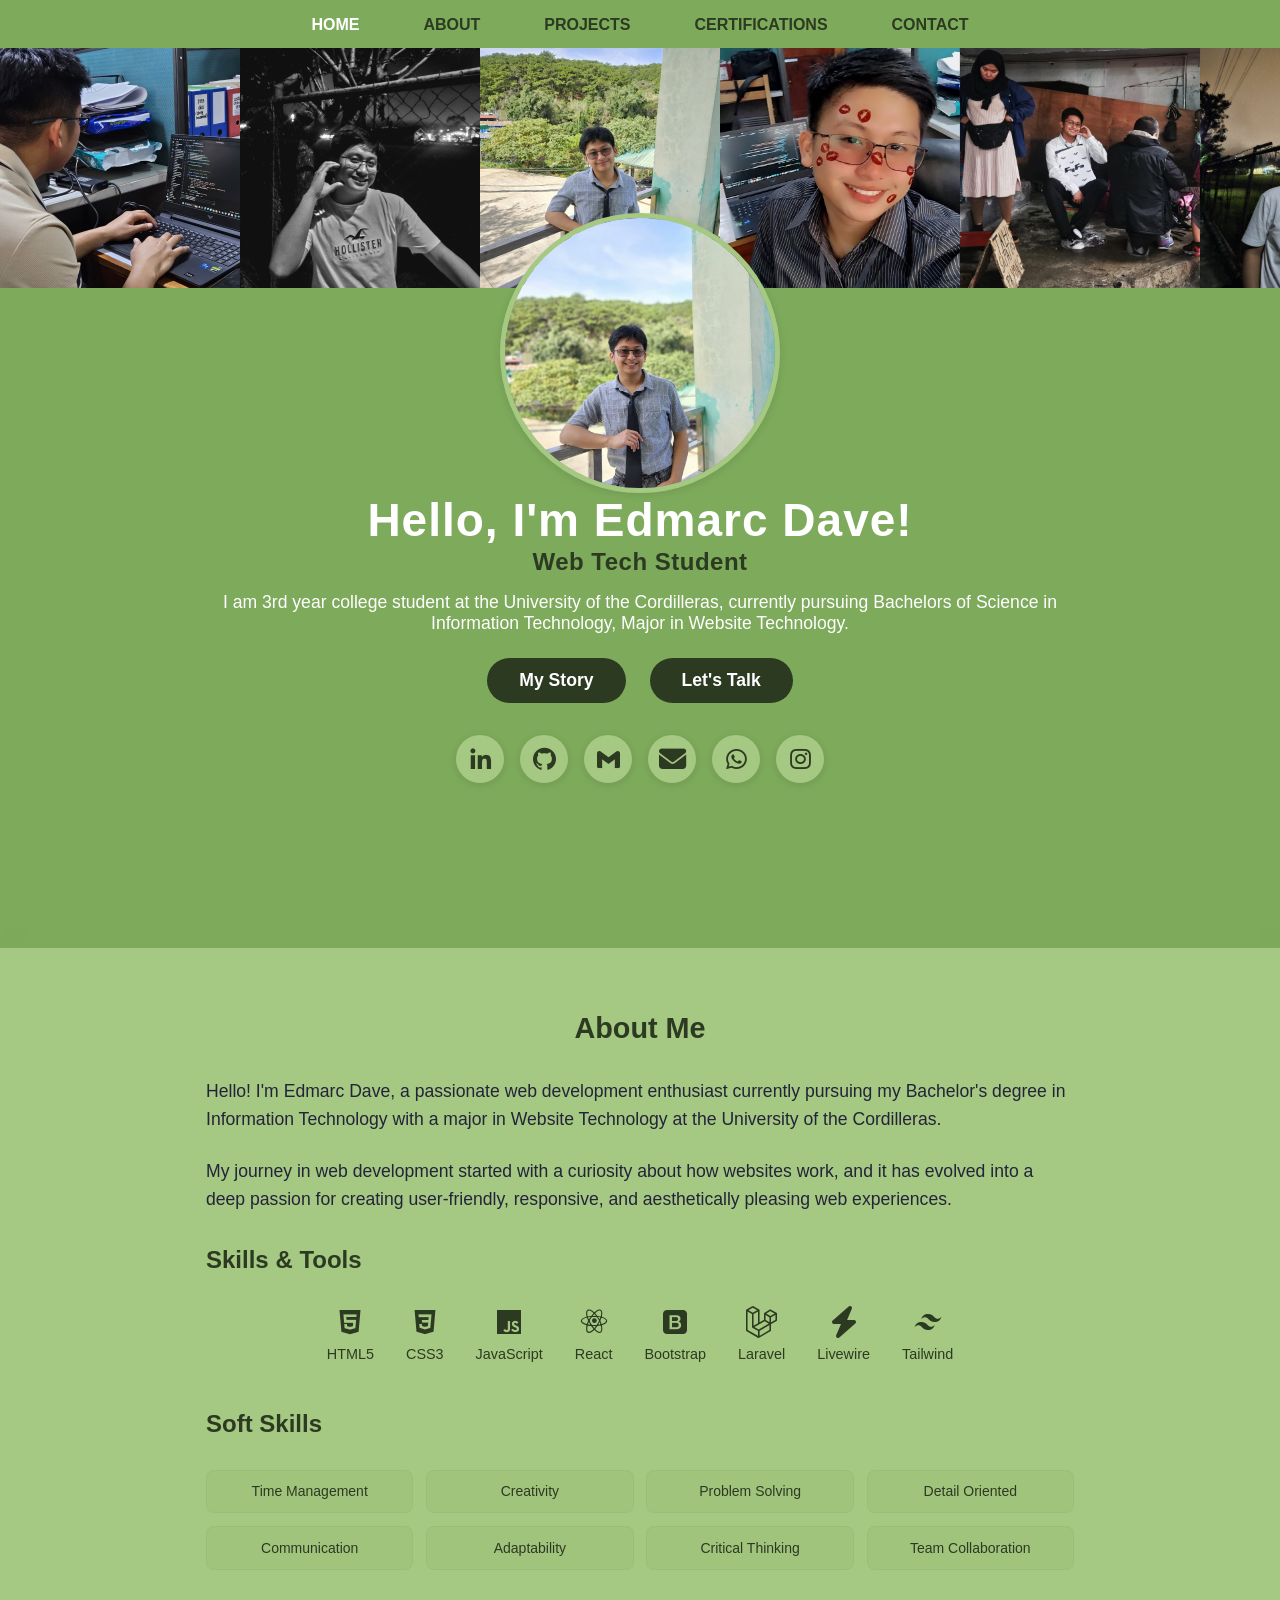
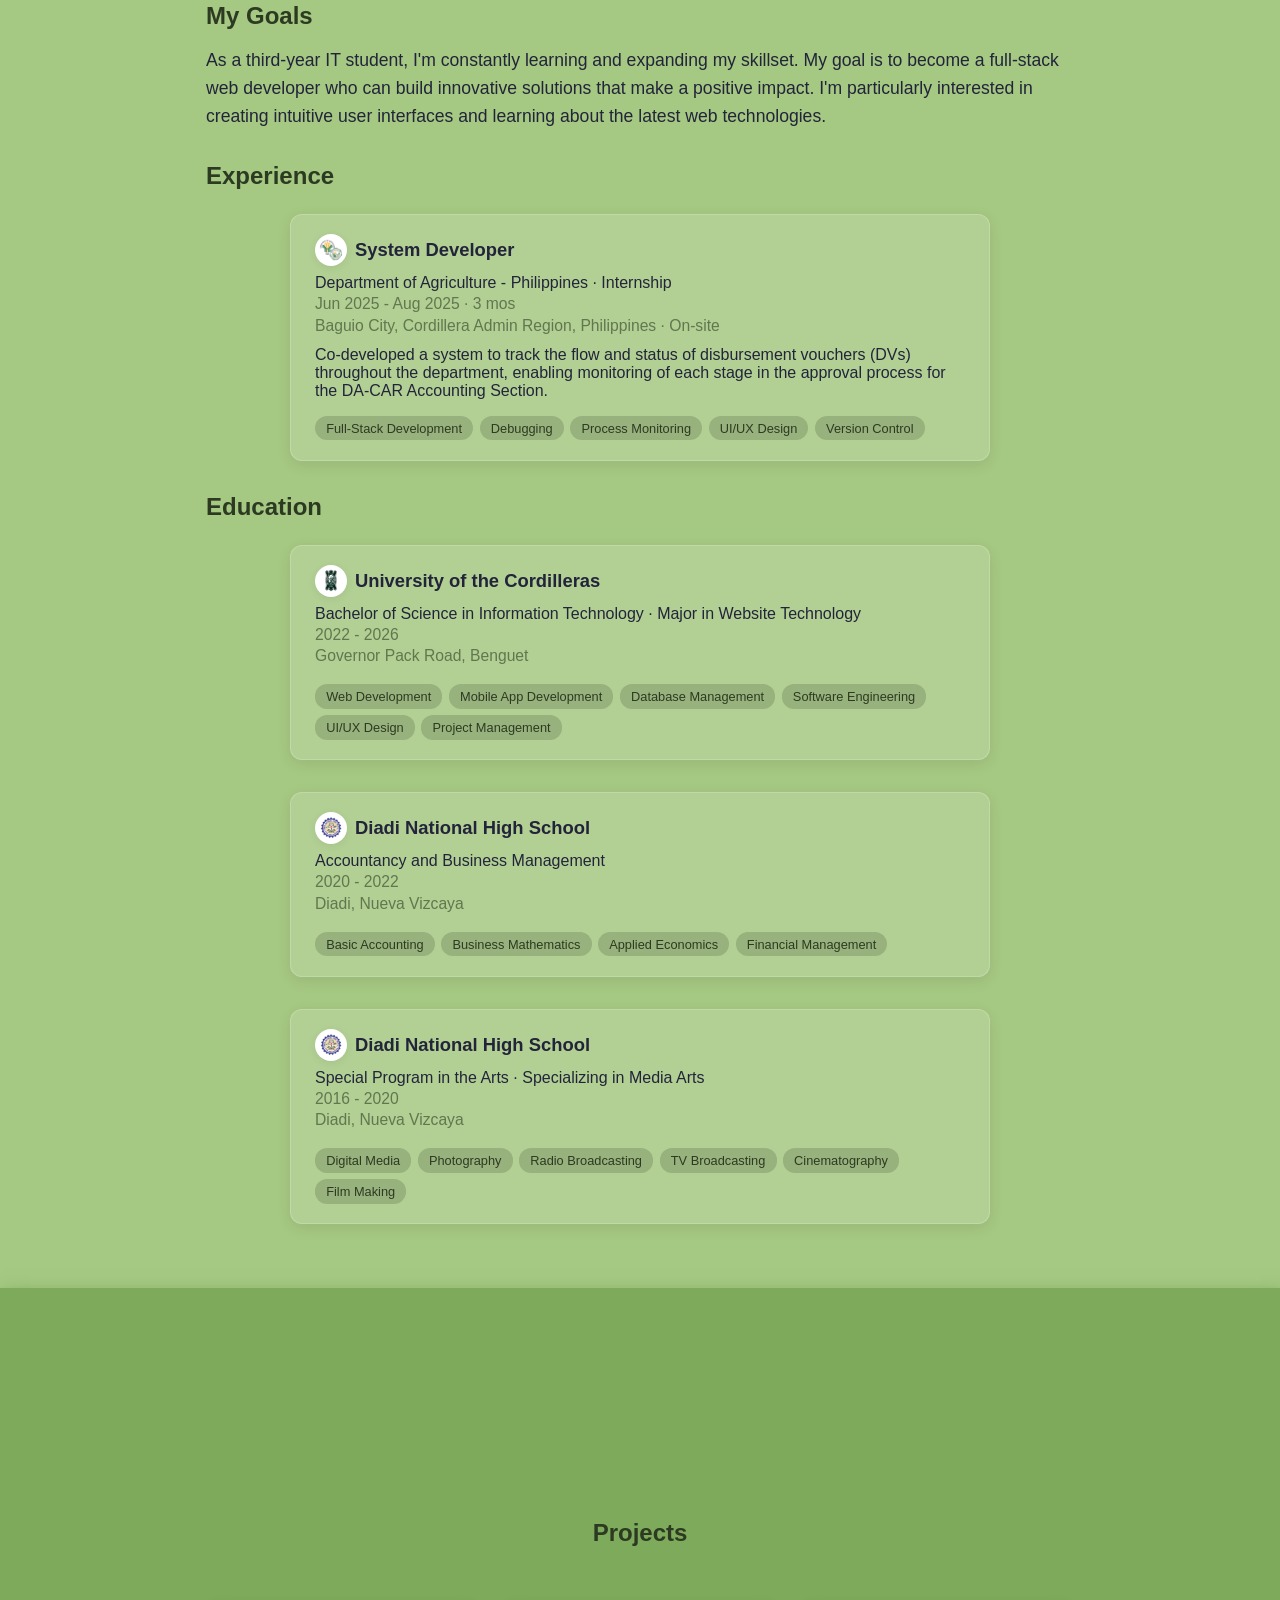
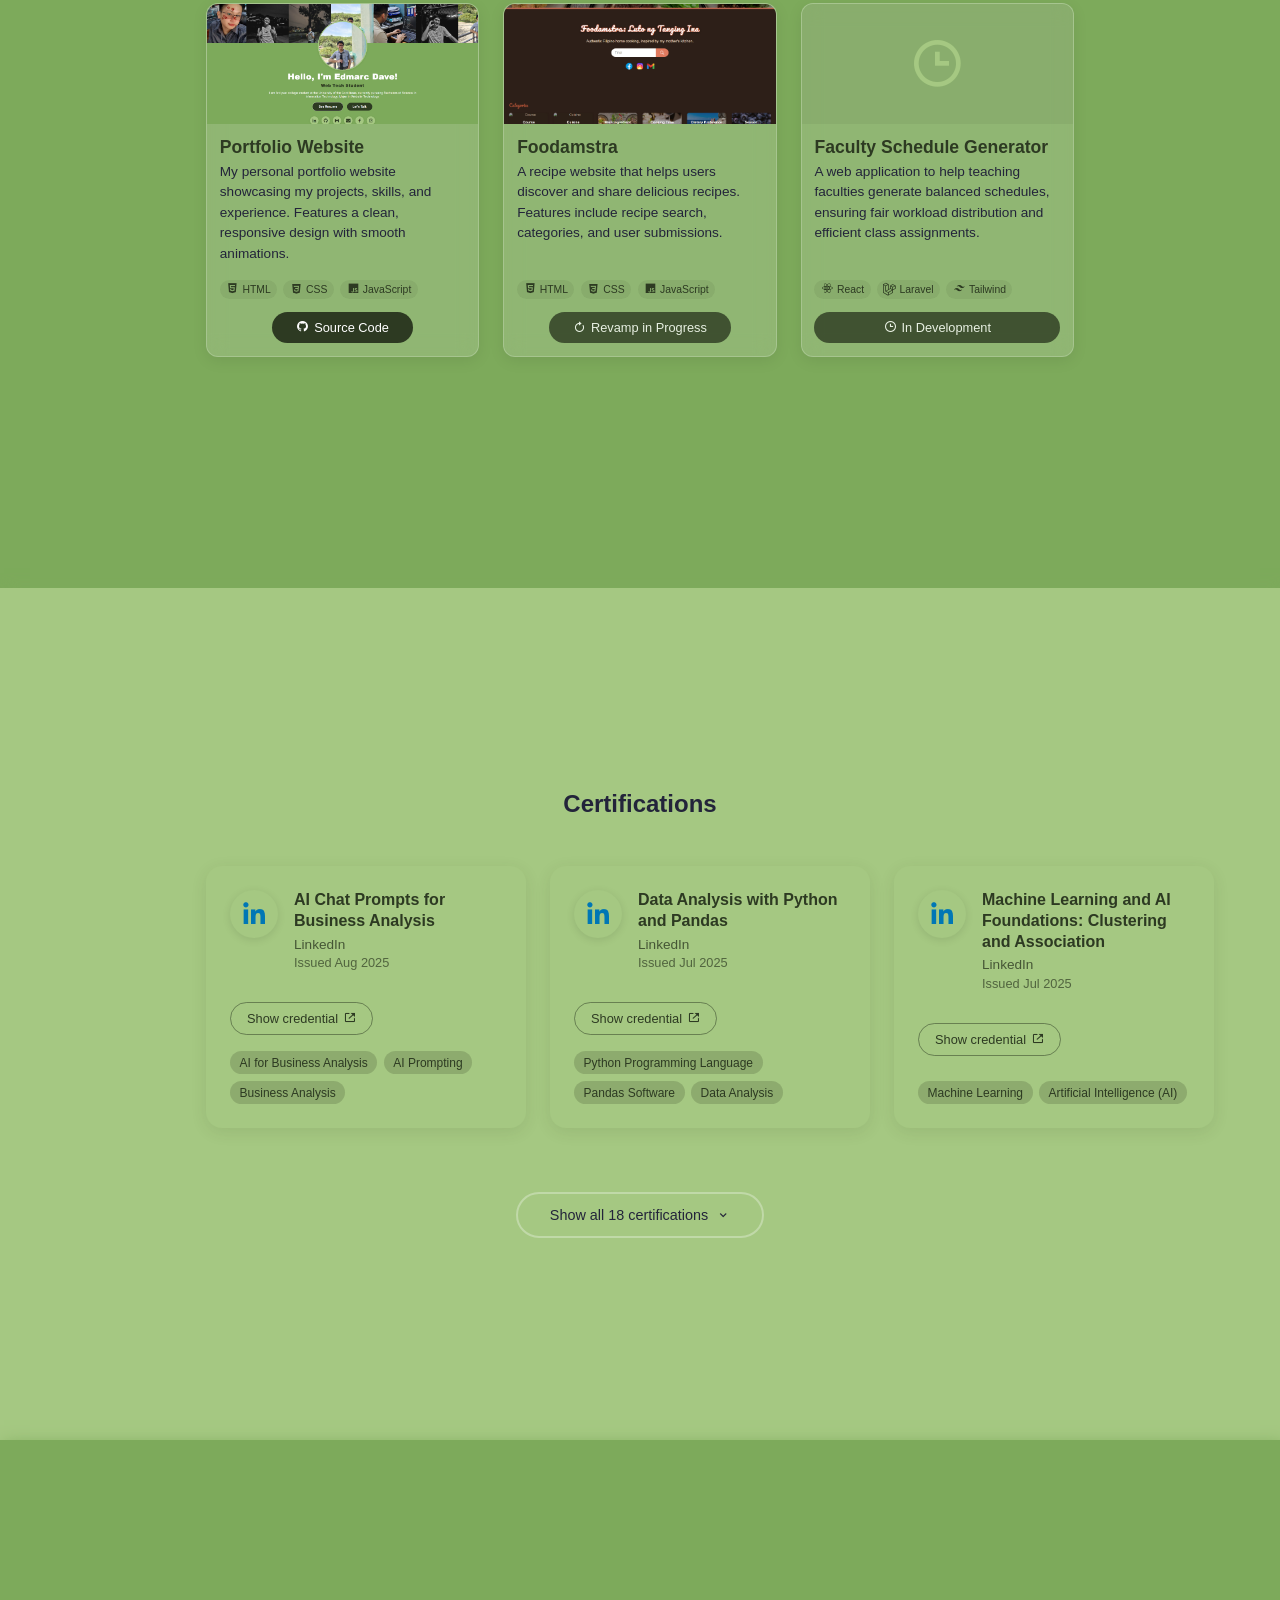
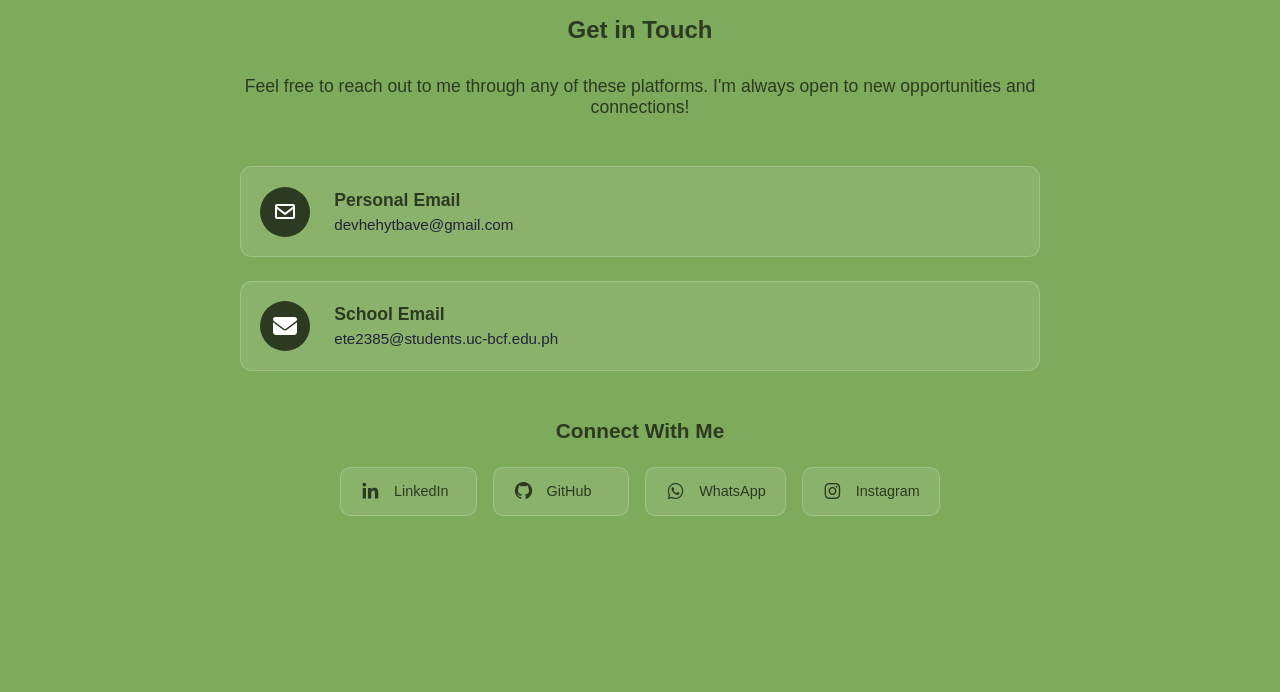
==== index.html @ a9776863 "update css code" ====
<!DOCTYPE html>
<html lang="en">
<head>
  <meta charset="UTF-8">
  <meta name="viewport" content="width=device-width, initial-scale=1.0">
  <title>Home | Edmarc Dave</title>
  <link rel="stylesheet" href="style.css">
  <!-- Boxicons CDN -->
  <link href="https://unpkg.com/boxicons@2.1.4/css/boxicons.min.css" rel="stylesheet">
  <!-- Font Awesome CDN -->
  <link rel="stylesheet" href="https://cdnjs.cloudflare.com/ajax/libs/font-awesome/6.4.2/css/all.min.css">
</head>
<body>
  <nav class="navbar">
    <ul>
      <li><a href="index.html">HOME</a></li>
      <li><a href="#about">ABOUT</a></li>
      <li><a href="#projects">PROJECTS</a></li>
      <li><a href="#certifications">CERTIFICATIONS</a></li>
      <li><a href="#contact">CONTACT</a></li>
    </ul>
  </nav>
  <section id="profile">
    <div class="profile-banner">
<div class="profile-banner-grid">
    <!-- First set -->
    <img src="images/internship2.jpg" alt="internship2" />
    <img src="images/greyscale2.jpg" alt="greyscale2" />
    <img src="images/gray6.jpg" alt="gray6" />
    <img src="images/internship3.jpg" alt="internship3" />
    <img src="images/random1.jpg" alt="random1" />
    <img src="images/me1.jpg" alt="me1" />
    <img src="images/gray5.jpg" alt="gray5" />
    <img src="images/greyscale3.jpg" alt="greyscale3" />
    <img src="images/internship1.jpg" alt="internship1" />
    <img src="images/foodtrip.jpg" alt="foodtrip" />
    <img src="images/intership4.jpg" alt="internship4" />
    <img src="images/greyscale1.jpg" alt="greyscale1" />
    <img src="images/me3.jpg" alt="me3" />
    <img src="images/gray5.jpg" alt="gray5" />
    <!-- Duplicate for seamless loop -->
    <img src="images/internship2.jpg" alt="internship2" />
    <img src="images/greyscale2.jpg" alt="greyscale2" />
    <img src="images/gray6.jpg" alt="gray6" />
    <img src="images/internship3.jpg" alt="internship3" />
    <img src="images/random1.jpg" alt="random1" />
    <img src="images/me1.jpg" alt="me1" />
    <img src="images/gray5.jpg" alt="gray5" />
    <img src="images/greyscale3.jpg" alt="greyscale3" />
    <img src="images/internship1.jpg" alt="internship1" />
    <img src="images/foodtrip.jpg" alt="foodtrip" />
    <img src="images/intership4.jpg" alt="internship4" />
    <img src="images/greyscale1.jpg" alt="greyscale1" />
    <img src="images/me3.jpg" alt="me3" />
    <img src="images/gray5.jpg" alt="gray5" />      </div>
    </div>
    <div class="section-content profile-section">
  <img src="images/gray5.jpg" alt="Edmarc Dave" class="profile-photo" />
          <div class="profile-greeting">
            <div class="greeting-main">Hello, I'm Edmarc Dave!</div>
            <div class="greeting-sub">Web Tech Student</div>
          </div>
  <p>I am 3rd year college student at the University of the Cordilleras, currently pursuing Bachelors of Science in Information Technology, Major in Website Technology.</p>
    <div class="profile-actions">
  <a href="#about" class="btn">My Story</a>
      <a href="#contact" class="btn">Let's Talk</a>
    </div>
      <div class="profile-links">
        <a href="https://www.linkedin.com/in/edmarcdave/" target="_blank" rel="noopener" title="LinkedIn">
          <i class="bx bxl-linkedin icon"></i>
        </a>
        <a href="https://github.com/edmarcDave" target="_blank" rel="noopener" title="GitHub">
          <i class="bx bxl-github icon"></i>
        </a>
        <a href="mailto:devhehytbave@gmail.com" title="Gmail">
          <i class="bx bxl-gmail icon"></i>
        </a>
        <a href="mailto:ete2385@students.uc-bcf.edu.ph" title="Outlook">
          <i class="fa-solid fa-envelope icon"></i>
        </a>
        <a href="https://wa.me/639435504729" target="_blank" rel="noopener" title="WhatsApp">
          <i class="bx bxl-whatsapp icon"></i>
        </a>
        <a href="https://instagram.com/anak.ni.henry.sy" target="_blank" rel="noopener" title="Instagram">
          <i class="bx bxl-instagram icon"></i>
        </a>
      </div>
    </div>
  </section>
  <section id="about">
    <div class="section-content">
      <h2>About Me</h2>
      <div class="about-content">
        <div class="about-text">
          <p>Hello! I'm Edmarc Dave, a passionate web development enthusiast currently pursuing my Bachelor's degree in Information Technology with a major in Website Technology at the University of the Cordilleras.</p>
          
          <p>My journey in web development started with a curiosity about how websites work, and it has evolved into a deep passion for creating user-friendly, responsive, and aesthetically pleasing web experiences.</p>

          <h3>Skills & Tools</h3>
          <div class="skills-icons">
            <div class="skill-icon">
              <i class="bx bxl-html5"></i>
              <span>HTML5</span>
            </div>
            <div class="skill-icon">
              <i class="bx bxl-css3"></i>
              <span>CSS3</span>
            </div>
            <div class="skill-icon">
              <i class="bx bxl-javascript"></i>
              <span>JavaScript</span>
            </div>
            <div class="skill-icon">
              <i class="bx bxl-react"></i>
              <span>React</span>
            </div>
            <div class="skill-icon">
              <i class="bx bxl-bootstrap"></i>
              <span>Bootstrap</span>
            </div>
            <div class="skill-icon">
              <i class="fa-brands fa-laravel"></i>
              <span>Laravel</span>
            </div>
            <div class="skill-icon">
              <i class="fa-solid fa-bolt"></i>
              <span>Livewire</span>
            </div>
            <div class="skill-icon">
              <i class="bx bxl-tailwind-css"></i>
              <span>Tailwind</span>
            </div>
          </div>

          <h3>Soft Skills</h3>
          <div class="skills-section">
            <div class="soft-skills">
              <div class="skill-item">Time Management</div>
              <div class="skill-item">Creativity</div>
              <div class="skill-item">Problem Solving</div>
              <div class="skill-item">Detail Oriented</div>
              <div class="skill-item">Communication</div>
              <div class="skill-item">Adaptability</div>
              <div class="skill-item">Critical Thinking</div>
              <div class="skill-item">Team Collaboration</div>
            </div>
          </div>

          <h3>My Goals</h3>
          <p>As a third-year IT student, I'm constantly learning and expanding my skillset. My goal is to become a full-stack web developer who can build innovative solutions that make a positive impact. I'm particularly interested in creating intuitive user interfaces and learning about the latest web technologies.</p>
          
          <h3>Experience</h3>
          <div class="about-cards-grid left-align">
            <div class="about-card">
              <div class="about-card-header">
                  <img src="images/DA-RFO-CAR.png" alt="DA CAR Logo" class="about-card-logo logo-32" />
                <span class="about-card-title"><strong>System Developer</strong></span>
              </div>
              <div class="about-card-details">
                <span class="about-card-company">Department of Agriculture - Philippines · Internship</span><br>
                <span class="about-card-period">Jun 2025 - Aug 2025 · 3 mos</span><br>
                <span class="about-card-location">Baguio City, Cordillera Admin Region, Philippines · On-site</span>
              </div>
              <div class="about-card-description">
                Co-developed a system to track the flow and status of disbursement vouchers (DVs) throughout the department, enabling monitoring of each stage in the approval process for the DA-CAR Accounting Section.
              </div>
              <div class="about-card-skills">
                <span class="skill-tag">Full-Stack Development</span>
                <span class="skill-tag">Debugging</span>
                <span class="skill-tag">Process Monitoring</span>
                <span class="skill-tag">UI/UX Design</span>
                <span class="skill-tag">Version Control</span>
              </div>
            </div>
          </div>
          
          <h3>Education</h3>
          <div class="about-cards-grid left-align">
            <div class="about-card">
              <div class="about-card-header">
                  <img src="images/UC_Official_Seal.png" alt="UC Logo" class="about-card-logo logo-32" />
                <span class="about-card-title"><strong>University of the Cordilleras</strong></span>
              </div>
              <div class="about-card-details">
                <span class="about-card-degree">Bachelor of Science in Information Technology &middot; Major in Website Technology</span><br>
                <span class="about-card-period">2022 - 2026</span><br>
                <span class="about-card-location">Governor Pack Road, Benguet</span>
              </div>
              <div class="about-card-skills">
                <span class="skill-tag">Web Development</span>
                <span class="skill-tag">Mobile App Development</span>
                <span class="skill-tag">Database Management</span>
                <span class="skill-tag">Software Engineering</span>
                <span class="skill-tag">UI/UX Design</span>
                <span class="skill-tag">Project Management</span>
              </div>
            </div>
            <div class="about-card">
              <div class="about-card-header">
                  <img src="images/DNHS_logo.jpg" alt="DNHS Logo" class="about-card-logo logo-32" />
                <span class="about-card-title"><strong>Diadi National High School</strong></span>
              </div>
              <div class="about-card-details">
                <span class="about-card-degree">Accountancy and Business Management</span><br>
                <span class="about-card-period">2020 - 2022</span><br>
                <span class="about-card-location">Diadi, Nueva Vizcaya</span>
              </div>
              <div class="about-card-skills">
                <span class="skill-tag">Basic Accounting</span>
                <span class="skill-tag">Business Mathematics</span>
                <span class="skill-tag">Applied Economics</span>
                <span class="skill-tag">Financial Management</span>
              </div>
            </div>
            <div class="about-card">
              <div class="about-card-header">
                <img src="images/DNHS_logo.jpg" alt="DNHS Logo" class="about-card-logo inline-logo" />
                <span class="about-card-title"><strong>Diadi National High School</strong></span>
              </div>
              <div class="about-card-details">
                <span class="about-card-degree">Special Program in the Arts &middot; Specializing in Media Arts</span><br>
                <span class="about-card-period">2016 - 2020</span><br>
                <span class="about-card-location">Diadi, Nueva Vizcaya</span>
              </div>
              <div class="about-card-skills">
        <span class="skill-tag">Digital Media</span>
        <span class="skill-tag">Photography</span>
        <span class="skill-tag">Radio Broadcasting</span>
        <span class="skill-tag">TV Broadcasting</span>
        <span class="skill-tag">Cinematography</span>
        <span class="skill-tag">Film Making</span>
              </div>
            </div>
          </div>
        </div>
      </div>
    </div>
  </section>
  <section id="projects">
    <div class="section-content">
      <h2>Projects</h2>
      <div class="projects-grid">

        <div class="project-card">
          <div class="project-image">
            <img src="images/portfolio-screenshot.png" alt="Portfolio Website Screenshot" />
          </div>
          <div class="project-content">
            <h3>Portfolio Website</h3>
            <p>My personal portfolio website showcasing my projects, skills, and experience. Features a clean, responsive design with smooth animations.</p>
            <div class="project-tech">
              <span><i class="bx bxl-html5"></i> HTML</span>
              <span><i class="bx bxl-css3"></i> CSS</span>
              <span><i class="bx bxl-javascript"></i> JavaScript</span>
            </div>
            <div class="project-links">
              <a href="#" class="project-btn" target="_blank"><i class="bx bxl-github"></i> Source Code</a>
            </div>
          </div>
        </div>

        <div class="project-card">
          <div class="project-image">
            <img src="images/foodamstra-screenshot.png" alt="Foodamstra Project Screenshot" />
          </div>
          <div class="project-content">
            <h3>Foodamstra</h3>
            <p>A recipe website that helps users discover and share delicious recipes. Features include recipe search, categories, and user submissions.</p>
            <div class="project-tech">
              <span><i class="bx bxl-html5"></i> HTML</span>
              <span><i class="bx bxl-css3"></i> CSS</span>
              <span><i class="bx bxl-javascript"></i> JavaScript</span>
            </div>
            <div class="project-links">
              <button class="project-btn disabled" disabled><i class="bx bx-revision"></i> Revamp in Progress</button>
            </div>
          </div>
        </div>

        <div class="project-card">
          <div class="project-image in-development">
            <i class="bx bx-time project-time-icon" title="In Development"></i>
          </div>
          <div class="project-content">
            <h3>Faculty Schedule Generator</h3>
            <p>A web application to help teaching faculties generate balanced schedules, ensuring fair workload distribution and efficient class assignments.</p>
            <div class="project-tech">
              <span><i class="bx bxl-react"></i> React</span>
              <span><i class="fa-brands fa-laravel"></i> Laravel</span>
              <span><i class="bx bxl-tailwind-css"></i> Tailwind</span>
            </div>
              <button class="project-btn disabled" disabled><i class="bx bx-time"></i> In Development</button>
            </div>
          </div>
        </div>
      </div>
    </div>
  </section>
  <section id="certifications">
    <div class="section-content">
      <h2>Certifications</h2>
      <div class="certifications-preview">
        
        <div class="certification-card">
          <div class="certification-content">
            <div class="cert-header">
              <i class="bx bxl-linkedin cert-icon"></i>
              <div class="cert-title-section">
                <h4>AI Chat Prompts for Business Analysis</h4>
                <span class="cert-issuer">LinkedIn</span>
                <span class="cert-date">Issued Aug 2025</span>
              </div>
            </div>
            <div class="cert-actions">
              <a href="https://www.linkedin.com/learning/certificates/3f4d1c766368468d2a27008cfa1280be97c3e88ddb183f442982bb0c5d0db0f3?lipi=urn%3Ali%3Apage%3Ad_flagship3_profile_view_base_certifications_details%3BvjxwMNE1RcWeFTxXbQaXhw%3D%3D" class="cert-btn" target="_blank" rel="noopener">Show credential <i class="bx bx-link-external"></i></a>
            </div>
            <div class="cert-skills">
              <span class="skill-tag">AI for Business Analysis</span>
              <span class="skill-tag">AI Prompting</span>
              <span class="skill-tag">Business Analysis</span>
            </div>
          </div>
        </div>

        <div class="certification-card">
          <div class="certification-content">
            <div class="cert-header">
              <i class="bx bxl-linkedin cert-icon"></i>
              <div class="cert-title-section">
                <h4>Data Analysis with Python and Pandas</h4>
                <span class="cert-issuer">LinkedIn</span>
                <span class="cert-date">Issued Jul 2025</span>
              </div>
            </div>
            <div class="cert-actions">
              <a href="https://www.linkedin.com/learning/certificates/5e4d056261227cd94582e66c0a7ef14de9fccd4822998305d5a62b7293cc6f32?lipi=urn%3Ali%3Apage%3Ad_flagship3_profile_view_base_certifications_details%3BvjxwMNE1RcWeFTxXbQaXhw%3D%3D" class="cert-btn" target="_blank" rel="noopener">Show credential <i class="bx bx-link-external"></i></a>
            </div>
            <div class="cert-skills">
              <span class="skill-tag">Python Programming Language</span>
              <span class="skill-tag">Pandas Software</span>
              <span class="skill-tag">Data Analysis</span>
            </div>
          </div>
        </div>

        <div class="certification-card">
          <div class="certification-content">
            <div class="cert-header">
              <i class="bx bxl-linkedin cert-icon"></i>
              <div class="cert-title-section">
                <h4>Machine Learning and AI Foundations: Clustering and Association</h4>
                <span class="cert-issuer">LinkedIn</span>
                <span class="cert-date">Issued Jul 2025</span>
              </div>
            </div>
            <div class="cert-actions">
              <a href="https://www.linkedin.com/learning/certificates/657a5384371a408b361f15e330874f9985fba712f89b58ae71a68fe1f852482d?lipi=urn%3Ali%3Apage%3Ad_flagship3_profile_view_base_certifications_details%3BvjxwMNE1RcWeFTxXbQaXhw%3D%3D" class="cert-btn" target="_blank" rel="noopener">Show credential <i class="bx bx-link-external"></i></a>
            </div>
            <div class="cert-skills">
              <span class="skill-tag">Machine Learning</span>
              <span class="skill-tag">Artificial Intelligence (AI)</span>
            </div>
          </div>
        </div>

      </div>

  <div class="certifications-expanded">
        
        <div class="certification-card">
          <div class="certification-content">
            <div class="cert-header">
              <i class="bx bxl-linkedin cert-icon"></i>
              <div class="cert-title-section">
                <h4>AI Essentials for Business Analysis</h4>
                <span class="cert-issuer">LinkedIn</span>
                <span class="cert-date">Issued Aug 2025</span>
              </div>
            </div>
              <div class="cert-actions">
                <a href="https://www.linkedin.com/learning/certificates/969f7ff238d54877298be7b55f330652c4ca985f66d554aa110e8d914d55d0b5?lipi=urn%3Ali%3Apage%3Ad_flagship3_profile_view_base_certifications_details%3BvjxwMNE1RcWeFTxXbQaXhw%3D%3D" class="cert-btn" target="_blank" rel="noopener">Show credential <i class="bx bx-link-external"></i></a>
              </div>
            <div class="cert-skills">
              <span class="skill-tag">Artificial Intelligence (AI) for Business</span>
              <span class="skill-tag">Business Analysis</span>
            </div>
          </div>
        </div>

        <div class="certification-card">
          <div class="certification-content">
            <div class="cert-header">
              <i class="bx bxl-linkedin cert-icon"></i>
              <div class="cert-title-section">
                <h4>Building Creativity and Innovation Skills in the Age of AI</h4>
                <span class="cert-issuer">LinkedIn</span>
                <span class="cert-date">Issued Aug 2025</span>
              </div>
            </div>
              <div class="cert-actions">
                <a href="https://www.linkedin.com/learning/certificates/c1e311d936b907890020e634aab736809ac1072c0910150c9e44d224be06b480?lipi=urn%3Ali%3Apage%3Ad_flagship3_profile_view_base_certifications_details%3BvjxwMNE1RcWeFTxXbQaXhw%3D%3D" class="cert-btn" target="_blank" rel="noopener">Show credential <i class="bx bx-link-external"></i></a>
              </div>
            <div class="cert-skills">
              <span class="skill-tag">Business Innovation</span>
              <span class="skill-tag">Generating AI Tools</span>
              <span class="skill-tag">Creativity Skills</span>
              <span class="skill-tag">Creativity and Innovation</span>
            </div>
          </div>
        </div>

        <div class="certification-card">
          <div class="certification-content">
            <div class="cert-header">
              <i class="bx bxl-linkedin cert-icon"></i>
              <div class="cert-title-section">
                <h4>Cybersecurity Awareness: AI</h4>
                <span class="cert-issuer">LinkedIn</span>
                <span class="cert-date">Issued Aug 2025</span>
              </div>
            </div>
              <div class="cert-actions">
                <a href="https://www.linkedin.com/learning/certificates/1717f89f00a73189d000423c054d8f8278021c4b11863d230b1b57a28c0dbf72?lipi=urn%3Ali%3Apage%3Ad_flagship3_profile_view_base_certifications_details%3BvjxwMNE1RcWeFTxXbQaXhw%3D%3D" class="cert-btn" target="_blank" rel="noopener">Show credential <i class="bx bx-link-external"></i></a>
              </div>
            <div class="cert-skills">
              <span class="skill-tag">Security Awareness</span>
            </div>
          </div>
        </div>

        <div class="certification-card">
          <div class="certification-content">
            <div class="cert-header">
              <i class="bx bxl-linkedin cert-icon"></i>
              <div class="cert-title-section">
                <h4>Security Architecture: A Strategic Approach by InfoSec</h4>
                <span class="cert-issuer">LinkedIn</span>
                <span class="cert-date">Issued Jul 2025</span>
              </div>
            </div>
              <div class="cert-actions">
                <a href="https://www.linkedin.com/learning/certificates/8b60b0714764d29805d6a87f5f21bb1f8d79fc16ca16e4d5405634a09bd5ab21?lipi=urn%3Ali%3Apage%3Ad_flagship3_profile_view_base_certifications_details%3BvjxwMNE1RcWeFTxXbQaXhw%3D%3D" class="cert-btn" target="_blank" rel="noopener">Show credential <i class="bx bx-link-external"></i></a>
              </div>
            <div class="cert-skills">
              <span class="skill-tag">Security Architecture Design</span>
            </div>
          </div>
        </div>

        <div class="certification-card">
          <div class="certification-content">
            <div class="cert-header">
              <i class="bx bxl-linkedin cert-icon"></i>
              <div class="cert-title-section">
                <h4>3D Animation and Rigging</h4>
                <span class="cert-issuer">LinkedIn</span>
                <span class="cert-date">Issued Jul 2025</span>
              </div>
            </div>
              <div class="cert-actions">
                <a href="https://www.linkedin.com/learning/certificates/c7ee2a6d29980ccb02c86280c3aa7f99c80bcc5fbeb5ac5b933c75295459ff66?lipi=urn%3Ali%3Apage%3Ad_flagship3_profile_view_base_certifications_details%3BvjxwMNE1RcWeFTxXbQaXhw%3D%3D" class="cert-btn" target="_blank" rel="noopener">Show credential <i class="bx bx-link-external"></i></a>
              </div>
            <div class="cert-skills">
              <span class="skill-tag">Rigging</span>
              <span class="skill-tag">3D Animation</span>
            </div>
          </div>
        </div>

        <div class="certification-card">
          <div class="certification-content">
            <div class="cert-header">
              <i class="bx bxl-linkedin cert-icon"></i>
              <div class="cert-title-section">
                <h4>AI Accountability: Build Responsible and Transparent Systems</h4>
                <span class="cert-issuer">LinkedIn</span>
                <span class="cert-date">Issued Jul 2025</span>
              </div>
            </div>
              <div class="cert-actions">
                <a href="https://www.linkedin.com/learning/certificates/748098803aa31aafada1a576ccb05f3831842b06642942820adf83f192c4bf3b?lipi=urn%3Ali%3Apage%3Ad_flagship3_profile_view_base_certifications_details%3BvjxwMNE1RcWeFTxXbQaXhw%3D%3D" class="cert-btn" target="_blank" rel="noopener">Show credential <i class="bx bx-link-external"></i></a>
              </div>
            <div class="cert-skills">
              <span class="skill-tag">Responsible AI</span>
              <span class="skill-tag">Artificial Intelligence (AI)</span>
              <span class="skill-tag">Computer Ethics</span>
            </div>
          </div>
        </div>

        <div class="certification-card">
          <div class="certification-content">
            <div class="cert-header">
              <i class="bx bxl-linkedin cert-icon"></i>
              <div class="cert-title-section">
                <h4>Advanced MySQL Data Analysis</h4>
                <span class="cert-issuer">LinkedIn</span>
                <span class="cert-date">Issued Jul 2025</span>
              </div>
            </div>
              <div class="cert-actions">
                <a href="https://www.linkedin.com/learning/certificates/5bb52b4d9d3ce5ace213e5c7bb3379d7312a71f6060d7843aa7b839d3edc7118?lipi=urn%3Ali%3Apage%3Ad_flagship3_profile_view_base_certifications_details%3BvjxwMNE1RcWeFTxXbQaXhw%3D%3D" class="cert-btn" target="_blank" rel="noopener">Show credential <i class="bx bx-link-external"></i></a>
              </div>
            <div class="cert-skills">
              <span class="skill-tag">MySQL</span>
            </div>
          </div>
        </div>

        <div class="certification-card">
          <div class="certification-content">
            <div class="cert-header">
              <i class="bx bxl-linkedin cert-icon"></i>
              <div class="cert-title-section">
                <h4>CSS Fundamentals: Unlock the Power of Web Styling</h4>
                <span class="cert-issuer">LinkedIn</span>
                <span class="cert-date">Issued Jul 2025</span>
              </div>
            </div>
              <div class="cert-actions">
                <a href="https://www.linkedin.com/learning/certificates/460631e80fdbe2b6dcd610d789a8fc104ece48cc97be4718b932c6fb40adbb41?lipi=urn%3Ali%3Apage%3Ad_flagship3_profile_view_base_certifications_details%3BvjxwMNE1RcWeFTxXbQaXhw%3D%3D" class="cert-btn" target="_blank" rel="noopener">Show credential <i class="bx bx-link-external"></i></a>
              </div>
            <div class="cert-skills">
              <span class="skill-tag">Cascading Style Sheets (CSS)</span>
            </div>
          </div>
        </div>

        <div class="certification-card">
          <div class="certification-content">
            <div class="cert-header">
              <i class="bx bxl-linkedin cert-icon"></i>
              <div class="cert-title-section">
                <h4>Data Science Foundations: Fundamentals</h4>
                <span class="cert-issuer">LinkedIn</span>
                <span class="cert-date">Issued Jul 2025</span>
              </div>
            </div>
              <div class="cert-actions">
                <a href="https://www.linkedin.com/learning/certificates/5d4db704fa64b7ef5f52ce46c9841acce2c75cb569878c8ee1457321c98f2cc2?lipi=urn%3Ali%3Apage%3Ad_flagship3_profile_view_base_certifications_details%3BvjxwMNE1RcWeFTxXbQaXhw%3D%3D" class="cert-btn" target="_blank" rel="noopener">Show credential <i class="bx bx-link-external"></i></a>
              </div>
            <div class="cert-skills">
              <span class="skill-tag">Data Science</span>
              <span class="skill-tag">Data Analytics</span>
            </div>
          </div>
        </div>

        <div class="certification-card">
          <div class="certification-content">
            <div class="cert-header">
              <i class="bx bxl-linkedin cert-icon"></i>
              <div class="cert-title-section">
                <h4>Data Science Team Lifecycle Management</h4>
                <span class="cert-issuer">LinkedIn</span>
                <span class="cert-date">Issued Jul 2025</span>
              </div>
            </div>
              <div class="cert-actions">
                <a href="https://www.linkedin.com/learning/certificates/459c55e67a8a4a194b48575f2532184a3815dabf406fcdaa6d8d82e2a1aacdc9?lipi=urn%3Ali%3Apage%3Ad_flagship3_profile_view_base_certifications_details%3BvjxwMNE1RcWeFTxXbQaXhw%3D%3D" class="cert-btn" target="_blank" rel="noopener">Show credential <i class="bx bx-link-external"></i></a>
              </div>
            <div class="cert-skills">
              <span class="skill-tag">Data Science</span>
              <span class="skill-tag">Team Management</span>
            </div>
          </div>
        </div>

        <div class="certification-card">
          <div class="certification-content">
            <div class="cert-header">
              <i class="bx bxl-linkedin cert-icon"></i>
              <div class="cert-title-section">
                <h4>Google Cloud Professional Data Engineer Cert Prep</h4>
                <span class="cert-issuer">LinkedIn</span>
                <span class="cert-date">Issued Jul 2025</span>
              </div>
            </div>
              <div class="cert-actions">
                <a href="https://www.linkedin.com/learning/certificates/3ee1e83c15d70cb6338941d9b2fa9af9ebb6310bf6b69efe436024379c88cc08?lipi=urn%3Ali%3Apage%3Ad_flagship3_profile_view_base_certifications_details%3BvjxwMNE1RcWeFTxXbQaXhw%3D%3D" class="cert-btn" target="_blank" rel="noopener">Show credential <i class="bx bx-link-external"></i></a>
              </div>
            <div class="cert-skills">
              <span class="skill-tag">Data Engineering</span>
              <span class="skill-tag">Google Cloud Platform (GCP)</span>
            </div>
          </div>
        </div>

        <div class="certification-card">
          <div class="certification-content">
            <div class="cert-header">
              <i class="bx bxl-linkedin cert-icon"></i>
              <div class="cert-title-section">
                <h4>Learning Data Analytics: 1 Foundations</h4>
                <span class="cert-issuer">LinkedIn</span>
                <span class="cert-date">Issued Jul 2025</span>
              </div>
            </div>
              <div class="cert-actions">
                <a href="https://www.linkedin.com/learning/certificates/c330bef044d2a416ffbb7c1566b2d84921787b32b79809744cf0b7438e89cc4e?lipi=urn%3Ali%3Apage%3Ad_flagship3_profile_view_base_certifications_details%3BvjxwMNE1RcWeFTxXbQaXhw%3D%3D" class="cert-btn" target="_blank" rel="noopener">Show credential <i class="bx bx-link-external"></i></a>
              </div>
            <div class="cert-skills">
              <span class="skill-tag">Data Analytics</span>
            </div>
          </div>
        </div>

        <div class="certification-card">
          <div class="certification-content">
            <div class="cert-header">
              <i class="bx bxl-linkedin cert-icon"></i>
              <div class="cert-title-section">
                <h4>Photography Foundations: Night and Low Light</h4>
                <span class="cert-issuer">LinkedIn</span>
                <span class="cert-date">Issued Jul 2025</span>
              </div>
            </div>
              <div class="cert-actions">
                <a href="https://www.linkedin.com/learning/certificates/f88656738f0e50dee5484fee45ace300f3061ef29eca52f391acb82c3b1f8a72?lipi=urn%3Ali%3Apage%3Ad_flagship3_profile_view_base_certifications_details%3BvjxwMNE1RcWeFTxXbQaXhw%3D%3D" class="cert-btn" target="_blank" rel="noopener">Show credential <i class="bx bx-link-external"></i></a>
              </div>
            <div class="cert-skills">
              <span class="skill-tag">Low Light Photography</span>
              <span class="skill-tag">Night Photography</span>
            </div>
          </div>
        </div>

        <div class="certification-card">
          <div class="certification-content">
            <div class="cert-header">
              <i class="bx bxl-linkedin cert-icon"></i>
              <div class="cert-title-section">
                <h4>Project Management Foundations</h4>
                <span class="cert-issuer">LinkedIn</span>
                <span class="cert-date">Issued Jul 2025</span>
              </div>
            </div>
              <div class="cert-actions">
                <a href="https://www.linkedin.com/learning/certificates/cf043ef1ee7bf39cab17b2a93a1e4316cf0fd2efe99cfa4c6fe0b61fab8d1ad5?lipi=urn%3Ali%3Apage%3Ad_flagship3_profile_view_base_certifications_details%3BvjxwMNE1RcWeFTxXbQaXhw%3D%3D" class="cert-btn" target="_blank" rel="noopener">Show credential <i class="bx bx-link-external"></i></a>
              </div>
            <div class="cert-skills">
              <span class="skill-tag">Project Management</span>
            </div>
          </div>
        </div>

        <div class="certification-card">
          <div class="certification-content">
            <div class="cert-header">
              <i class="bx bxl-linkedin cert-icon"></i>
              <div class="cert-title-section">
                <h4>Public Speaking for Non-Native English Speakers</h4>
                <span class="cert-issuer">LinkedIn</span>
                <span class="cert-date">Issued Jul 2025</span>
              </div>
            </div>
              <div class="cert-actions">
                <a href="https://www.linkedin.com/learning/certificates/e4de582e0d694aca7242cc7f083e2732fb7f0265967b09e541d1d6ba3d2638a6?lipi=urn%3Ali%3Apage%3Ad_flagship3_profile_view_base_certifications_details%3BvjxwMNE1RcWeFTxXbQaXhw%3D%3D" class="cert-btn" target="_blank" rel="noopener">Show credential <i class="bx bx-link-external"></i></a>
              </div>
            <div class="cert-skills">
              <span class="skill-tag">Public Speaking</span>
              <span class="skill-tag">Cross-Cultural Communication Skills</span>
              <span class="skill-tag">English as a Second Language (ESL)</span>
            </div>
          </div>
        </div>

      </div>

      <div class="show-all-container">
        <button class="show-all-btn" onclick="toggleCertifications()">
          <span class="btn-text">Show all 18 certifications</span>
          <i class="bx bx-chevron-down btn-icon"></i>
        </button>
      </div>

    </div>
  </section>
  <section id="contact">
    <div class="section-content">
      <h2>Get in Touch</h2>
      <div class="contact-container">
        <div class="contact-info">
          <p class="contact-text">Feel free to reach out to me through any of these platforms. I'm always open to new opportunities and connections!</p>
          
          <div class="contact-methods">
            <div class="contact-item">
              <div class="contact-icon">
                <i class="bx bx-envelope"></i>
              </div>
              <div class="contact-details">
                <h3>Personal Email</h3>
                <a href="mailto:devhehytbave@gmail.com" onclick="window.location.href='mailto:devhehytbave@gmail.com'; return false;">devhehytbave@gmail.com</a>
              </div>
            </div>

            <div class="contact-item">
              <div class="contact-icon">
                <i class="fa-solid fa-envelope"></i>
              </div>
              <div class="contact-details">
                <h3>School Email</h3>
                <a href="mailto:ete2385@students.uc-bcf.edu.ph" onclick="window.location.href='mailto:ete2385@students.uc-bcf.edu.ph'; return false;">ete2385@students.uc-bcf.edu.ph</a>
              </div>
            </div>
          </div>

          <div class="social-links">
            <h3>Connect With Me</h3>
            <div class="social-grid">
              <a href="https://www.linkedin.com/in/edmarcdave/" target="_blank" rel="noopener" class="social-item">
                <i class="bx bxl-linkedin"></i>
                <span>LinkedIn</span>
              </a>
              <a href="https://github.com/edmarcDave" target="_blank" rel="noopener" class="social-item">
                <i class="bx bxl-github"></i>
                <span>GitHub</span>
              </a>
              <a href="https://wa.me/639435504729" target="_blank" rel="noopener" class="social-item">
                <i class="bx bxl-whatsapp"></i>
                <span>WhatsApp</span>
              </a>
              <a href="https://instagram.com/anak.ni.henry.sy" target="_blank" rel="noopener" class="social-item">
                <i class="bx bxl-instagram"></i>
                <span>Instagram</span>
              </a>
            </div>
          </div>
        </div>
      </div>
    </div>
  </section>
  
  <!-- Quick Links Section -->
  <section id="quick-links">
    <div class="container">
      <div class="section-content">
        <h2 class="section-title">Quick Navigation</h2>
        <div class="quick-links-grid">
          <a href="index.html" class="quick-nav-item">
            <div class="quick-nav-icon">
              <i class="bx bx-home"></i>
            </div>
            <h3>HOME</h3>
            <p>Back to main page</p>
          </a>
          <a href="#about" class="quick-nav-item">
            <div class="quick-nav-icon">
              <i class="bx bx-user"></i>
            </div>
            <h3>ABOUT</h3>
            <p>Learn about me</p>
          </a>
          <a href="#projects" class="quick-nav-item">
            <div class="quick-nav-icon">
              <i class="bx bx-briefcase"></i>
            </div>
            <h3>PROJECTS</h3>
            <p>View my work</p>
          </a>
          <a href="#certifications" class="quick-nav-item">
            <div class="quick-nav-icon">
              <i class="bx bx-certification"></i>
            </div>
            <h3>CERTIFICATIONS</h3>
            <p>My achievements</p>
          </a>
          <a href="#contact" class="quick-nav-item">
            <div class="quick-nav-icon">
              <i class="bx bx-envelope"></i>
            </div>
            <h3>CONTACT</h3>
            <p>Get in touch</p>
          </a>
        </div>
      </div>
    </div>
  </section>
  
  <script src="script.js"></script>
</body>
</html>
---- style.css ----
/* GLOBAL STYLES */
:root {
  --navbar-height: 48px;
}
* {
  margin: 0;
  padding: 0;
  box-sizing: border-box;
}
html {
  overflow-x: hidden;
  overflow-y: scroll;
  scroll-padding-top: var(--navbar-height);
}
body {
  font-family: 'Poppins', sans-serif;
  background: #A5C882;
  color: #23243a;
}
nav.navbar {
  background: #7DAA5B;
  padding: 0.5rem 0;
  position: sticky;
  top: 0;
  width: 100%;
  z-index: 100;
  height: var(--navbar-height);
}
nav.navbar ul {
  list-style: none;
  display: flex;
  justify-content: center;
  gap: clamp(0.5rem, 3vw, 2rem);
}
nav.navbar a {
  color: #2d3a22;
  text-decoration: none;
  font-weight: 600;
  padding: 0.5rem clamp(0.5rem, 2vw, 1rem);
  font-size: clamp(0.85rem, 2vw, 1rem);
  transition: all 0.3s ease;
}
nav.navbar a:hover,
nav.navbar a.active {
  color: #fff;
}

/* === Home/Profile Section === */
section#profile {
  height: calc(100vh - var(--navbar-height));
  min-height: calc(100vh - var(--navbar-height));
  overflow: hidden;
}
.profile-banner {
  width: 100vw;
  height: 240px;
  background: #2d3a22;
  position: absolute;
  top: 0;
  left: 50%;
  margin-left: -50vw;
  z-index: 0;
}
.profile-banner-grid {
  display: flex;
  align-items: center;
  position: absolute;
  top: 0;
  left: 0;
  height: 100%;
  animation: scroll 60s linear infinite;
}
.profile-banner-grid img {
  height: 100%;
  width: 240px;
  object-fit: cover;
}
@keyframes scroll {
  0% { transform: translateX(0); }
  100% { transform: translateX(-50%); }
}
.profile-photo {
  width: 280px;
  height: 280px;
  border-radius: 50%;
  object-fit: cover;
  box-shadow: 0 2px 8px rgba(0,0,0,0.10);
  border: 5px solid #A5C882;
  margin: -140px auto 140px;
  display: block;
}
.profile-greeting {
  color: #fff;
  font-size: clamp(0.8rem, 8vw, 46px);
  font-weight: 800;
  text-align: center;
}
.greeting-sub {
  color: #2d3a22;
  font-size: 1.5rem;
  font-weight: 800;
  text-align: center;
}
.profile-section p {
  font-size: 1.1rem;
  text-align: center;
  max-width: 900px;
}
.profile-actions {
  display: flex;
  justify-content: center;
  gap: 1.5rem;
  margin-top: 0.75rem;
}
.profile-actions .btn {
  padding: 0.75rem 2rem;
  font-size: 1.1rem;
  font-weight: 600;
  border-radius: 32px;
  border: none;
  background: #2d3a22;
  color: #fff;
  cursor: pointer;
  transition: background 0.2s, transform 0.2s;
}
.profile-actions .btn:hover {
  background: #A5C882;
  color: #2d3a22;
}
.profile-links {
  display: flex;
  justify-content: center;
  gap: 1rem;
  margin-top: 2rem;
}
.profile-links a {
  display: flex;
  align-items: center;
  justify-content: center;
  width: 48px;
  height: 48px;
  border-radius: 50%;
  background: #A5C882;
  box-shadow: 0 2px 8px rgba(0,0,0,0.10);
  text-decoration: none;
  transition: background 0.2s, transform 0.2s;
}
.profile-links .icon {
  font-size: 1.7rem;
  color: #2d3a22;
}
.profile-links a:hover {
  background: #2d3a22;
  color: #A5C882;
}

/* === About Section === */
section#about {
  min-height: calc(100vh - var(--navbar-height));
  height: auto !important;
}
.about-content {
  width: 100%;
.about-text p {
  margin-bottom: 1.5rem;
  line-height: 1.6;
  font-size: clamp(0.9rem, 2vw, 1.1rem);
}
.skills-icons {
  display: flex;
  justify-content: center;
  gap: 2rem;
  flex-wrap: wrap;
  padding: 1rem;
  max-width: 800px;
}
.skill-icon {
  display: flex;
  flex-direction: column;
  align-items: center;
  gap: 0.5rem;
}
.skill-icon i {
  font-size: 2rem;
  color: #2d3a22;
}
.skill-icon span {
  font-size: 0.9rem;
  color: #2d3a22;
  font-weight: 500;
}
.skills-section {
  margin-top: 2rem;
}
.soft-skills {
  display: grid;
  grid-template-columns: repeat(auto-fit, minmax(200px, 1fr));
  gap: 0.8rem;
}
.skill-item {
  background: rgba(125, 170, 91, 0.1);
  color: #2d3a22;
  padding: 0.8rem 1rem;
  border-radius: 8px;
  font-size: 14px;
  font-weight: 500;
  text-align: center;
  border: 1px solid rgba(125, 170, 91, 0.2);
}

/* === Projects Section === */
section#projects {
  height: 100vh;
  min-height: 100vh;
  overflow: hidden;
}
.projects-grid {
  display: grid;
  grid-template-columns: repeat(auto-fit, minmax(240px, 1fr));
  gap: 1.5rem;
  max-width: 1000px;
  margin: 1.5rem auto 0;
}
.project-card {
  background: rgba(255,255,255,0.15);
  -webkit-backdrop-filter: blur(10px);
  backdrop-filter: blur(10px);
  box-shadow: 0 4px 15px rgba(0,0,0,0.08);
  border-radius: 12px;
  overflow: hidden;
  display: flex;
  flex-direction: column;
  border: 1px solid rgba(255,255,255,0.2);
}
.project-image {
  width: 100%;
  height: 120px;
  overflow: hidden;
  position: relative;
}
.project-image img {
  width: 100%;
  height: 100%;
  object-fit: cover;
}
.project-content {
  padding: 0.8rem;
  flex-grow: 1;
  display: flex;
  flex-direction: column;
}
.project-content h3 {
  color: #2d3a22;
  font-size: 1.1rem;
  font-weight: 600;
}
.project-content p {
  color: #23243a;
  font-size: 0.85rem;
  line-height: 1.5;
}
.project-tech {
  display: flex;
  flex-wrap: wrap;
  gap: 0.4rem;
  margin-bottom: 0.8rem;
}
.project-tech span {
  display: inline-flex;
  align-items: center;
  gap: 0.2rem;
  padding: 0.2rem 0.4rem;
  background: rgba(45, 58, 34, 0.08);
  border-radius: 10px;
  font-size: 0.65rem;
  color: #2d3a22;
}
.project-links {
  display: flex;
  margin-top: auto;
  justify-content: center;
  width: 100%;
}
.project-btn {
  display: inline-flex;
  align-items: center;
  gap: 0.3rem;
  padding: 0.5rem 1.5rem;
  background: #2d3a22;
  color: #fff;
  border-radius: 16px;
  font-size: 0.8rem;
  font-weight: 500;
  transition: all 0.3s ease;
  min-width: 140px;
}
.project-btn:hover {
  background: #A5C882;
  color: #2d3a22;
}
.project-btn.disabled {
  background: #2d3a22;
  cursor: not-allowed;
  color: #fff;
  opacity: 0.8;
  border: none;
}

/* === Certifications Section === */
section#certifications {
  height: auto !important;
  padding: 3rem 0;
  overflow: visible !important;
}
.certifications-preview {
  display: grid;
  grid-template-columns: repeat(auto-fit, minmax(320px, 1fr));
  gap: 1.5rem;
  max-width: 1200px;
  margin: 0 auto 2rem auto;
}
.certification-card {
  background: #A5C882;
  border-radius: 16px;
  box-shadow: 0 4px 16px rgba(45, 58, 34, 0.10);
  border: none;
  transition: box-shadow 0.3s, transform 0.3s;
}
.certification-card:hover {
  transform: translateY(-4px);
  box-shadow: 0 6px 20px rgba(45, 58, 34, 0.25);
}
.certification-content {
  padding: 1.5rem;
  display: flex;
  flex-direction: column;
  height: 100%;
}
.cert-header {
  display: flex;
  align-items: flex-start;
  gap: 1rem;
  margin-bottom: 1rem;
}
.cert-icon {
  font-size: 1.8rem;
  color: #0077b5;
  flex-shrink: 0;
  width: 3rem;
  height: 3rem;
  display: flex;
  align-items: center;
  justify-content: center;
  background: #A5C882;
  border-radius: 50%;
  box-shadow: 0 2px 8px rgba(0, 0, 0, 0.1);
}
.cert-title-section {
  flex-grow: 1;
}
.certification-content h4 {
  color: #2d3a22;
  font-size: clamp(0.9rem, 2.5vw, 1rem);
  margin-bottom: 0.3rem;
  font-weight: 600;
  line-height: 1.3;
}
.cert-issuer {
  color: rgba(45, 58, 34, 0.8);
  font-size: 0.85rem;
  font-weight: 500;
  margin-bottom: 0.2rem;
}
.cert-date {
  color: rgba(45, 58, 34, 0.7);
  font-size: 0.8rem;
  font-weight: 400;
}
.cert-actions {
  margin: 1rem 0;
}
.cert-btn {
  display: inline-flex;
  align-items: center;
  gap: 0.3rem;
  padding: 0.5rem 1rem;
  background: transparent;
  color: #2d3a22;
  border: 1px solid rgba(45, 58, 34, 0.5);
  border-radius: 20px;
  text-decoration: none;
  font-size: 0.8rem;
  font-weight: 500;
  transition: all 0.3s ease;
  white-space: nowrap;
}
.cert-btn:hover {
  background: rgba(45, 58, 34, 0.1);
  border-color: #2d3a22;
  color: #2d3a22;
}
.cert-skills {
  display: flex;
  flex-wrap: wrap;
  gap: 0.4rem;
  margin-top: auto;
}
.skill-tag {
  padding: 0.3rem 0.6rem;
  background: rgba(45, 58, 34, 0.2);
  color: #2d3a22;
  border-radius: 12px;
  font-size: 0.75rem;
  font-weight: 500;
  white-space: nowrap;
}

/* === Contact Section === */
section#contact {
  min-height: calc(100vh - var(--navbar-height));
  height: auto !important;
}
.contact-container {
  width: 100%;
  max-width: 800px;
  margin: 0 auto;
}
.contact-text {
  text-align: center;
  font-size: 1.1rem;
  margin-bottom: 3rem;
  color: #2d3a22;
}
.contact-methods {
  display: flex;
  flex-direction: column;
  gap: 1.5rem;
  margin-bottom: 3rem;
}
.contact-item {
  display: flex;
  align-items: center;
  gap: 1.5rem;
  padding: 1.2rem;
  background: rgba(255,255,255,0.1);
  border-radius: 12px;
  border: 1px solid rgba(255,255,255,0.2);
}
.contact-icon {
  width: 50px;
  height: 50px;
  display: flex;
  align-items: center;
  justify-content: center;
  background: #2d3a22;
  border-radius: 50%;
  font-size: 1.5rem;
  color: #fff;
}
.contact-details {
  flex-grow: 1;
}
.contact-details h3 {
  color: #2d3a22;
  font-size: 1.1rem;
  margin-bottom: 0.3rem;
}
.contact-details a {
  color: #23243a;
  text-decoration: none;
  font-size: 0.95rem;
  transition: color 0.3s ease;
}
.contact-details a:hover {
  color: #2d3a22;
}
.social-links {
  text-align: center;
}
.social-links h3 {
  color: #2d3a22;
  margin-bottom: 1.5rem;
  font-size: 1.3rem;
}
.social-grid {
  display: grid;
  grid-template-columns: repeat(4, 1fr);
  gap: 1rem;
  max-width: 600px;
  margin: 0 auto;
}
.social-item {
  display: flex;
  align-items: center;
  gap: 0.8rem;
  padding: 0.8rem 1.2rem;
  background: rgba(255,255,255,0.1);
  border-radius: 10px;
  color: #2d3a22;
  border: 1px solid rgba(255,255,255,0.2);
  text-decoration: none;
  transition: all 0.3s ease;
}
.social-item:hover {
  background: #2d3a22;
  color: #fff;
}
.social-item i {
  font-size: 1.3rem;
}
.social-item span {
  font-size: 0.9rem;
  font-weight: 500;
}
  display: flex;
  flex-direction: column;
  gap: 2rem;
  margin-top: 2rem;
}
.about-text p {
  margin-bottom: 1.5rem;
  line-height: 1.6;
  font-size: clamp(0.9rem, 2vw, 1.1rem);
}
.skills-icons {
  display: flex;
  justify-content: center;
  gap: 2rem;
  flex-wrap: wrap;
  padding: 1rem;
  max-width: 800px;
}
.skill-icon {
  display: flex;
  flex-direction: column;
  align-items: center;
  gap: 0.5rem;
}
.skill-icon i {
  font-size: 2rem;
  color: #2d3a22;
}
.skill-icon span {
  font-size: 0.9rem;
  color: #2d3a22;
  font-weight: 500;
}
.skills-section {
  margin-top: 2rem;
}
.soft-skills {
  display: grid;
  grid-template-columns: repeat(auto-fit, minmax(200px, 1fr));
  gap: 0.8rem;
}
.skill-item {
  background: rgba(125, 170, 91, 0.1);
  color: #2d3a22;
  padding: 0.8rem 1rem;
  border-radius: 8px;
  font-size: 14px;
  font-weight: 500;
  text-align: center;
  border: 1px solid rgba(125, 170, 91, 0.2);
}

/* === Projects Section === */
section#projects {
  height: 100vh;
  min-height: 100vh;
  overflow: hidden;
}
.projects-grid {
  display: grid;
  grid-template-columns: repeat(auto-fit, minmax(240px, 1fr));
  gap: 1.5rem;
  max-width: 1000px;
  margin: 1.5rem auto 0;
}
.project-card {
  background: rgba(255,255,255,0.15);
  -webkit-backdrop-filter: blur(10px);
  backdrop-filter: blur(10px);
  box-shadow: 0 4px 15px rgba(0,0,0,0.08);
  border-radius: 12px;
  overflow: hidden;
  display: flex;
  flex-direction: column;
  border: 1px solid rgba(255,255,255,0.2);
}
.project-image {
  width: 100%;
  height: 120px;
  overflow: hidden;
  position: relative;
}
.project-image img {
  width: 100%;
  height: 100%;
  object-fit: cover;
}
.project-content {
  padding: 0.8rem;
  flex-grow: 1;
  display: flex;
  flex-direction: column;
}
.project-content h3 {
  color: #2d3a22;
  font-size: 1.1rem;
  font-weight: 600;
}
.project-content p {
  color: #23243a;
  font-size: 0.85rem;
  line-height: 1.5;
}
.project-tech {
  display: flex;
  flex-wrap: wrap;
  gap: 0.4rem;
  margin-bottom: 0.8rem;
}
.project-tech span {
  display: inline-flex;
  align-items: center;
  gap: 0.2rem;
  padding: 0.2rem 0.4rem;
  background: rgba(45, 58, 34, 0.08);
  border-radius: 10px;
  font-size: 0.65rem;
  color: #2d3a22;
}
.project-links {
  display: flex;
  margin-top: auto;
  justify-content: center;
  width: 100%;
}
.project-btn {
  display: inline-flex;
  align-items: center;
  gap: 0.3rem;
  padding: 0.5rem 1.5rem;
  background: #2d3a22;
  color: #fff;
  border-radius: 16px;
  font-size: 0.8rem;
  font-weight: 500;
  transition: all 0.3s ease;
  min-width: 140px;
}
.project-btn:hover {
  background: #A5C882;
  color: #2d3a22;
}
.project-btn.disabled {
  background: #2d3a22;
  cursor: not-allowed;
  color: #fff;
  opacity: 0.8;
  border: none;
}

/* === Certifications Section === */
section#certifications {
  height: auto !important;
  padding: 3rem 0;
  overflow: visible !important;
}
.certifications-preview {
  display: grid;
  grid-template-columns: repeat(auto-fit, minmax(320px, 1fr));
  gap: 1.5rem;
  max-width: 1200px;
  margin: 0 auto 2rem auto;
}
.certification-card {
  background: #A5C882;
  border-radius: 16px;
  box-shadow: 0 4px 16px rgba(45, 58, 34, 0.10);
  border: none;
  transition: box-shadow 0.3s, transform 0.3s;
}
.certification-card:hover {
  transform: translateY(-4px);
  box-shadow: 0 6px 20px rgba(45, 58, 34, 0.25);
}
.certification-content {
  padding: 1.5rem;
  display: flex;
  flex-direction: column;
  height: 100%;
}
.cert-header {
  display: flex;
  align-items: flex-start;
  gap: 1rem;
  margin-bottom: 1rem;
}
.cert-icon {
  font-size: 1.8rem;
  color: #0077b5;
  flex-shrink: 0;
  width: 3rem;
  height: 3rem;
  display: flex;
  align-items: center;
  justify-content: center;
  background: #A5C882;
  border-radius: 50%;
  box-shadow: 0 2px 8px rgba(0, 0, 0, 0.1);
}
.cert-title-section {
  flex-grow: 1;
}
.certification-content h4 {
  color: #2d3a22;
  font-size: clamp(0.9rem, 2.5vw, 1rem);
  margin-bottom: 0.3rem;
  font-weight: 600;
  line-height: 1.3;
}
.cert-issuer {
  color: rgba(45, 58, 34, 0.8);
  font-size: 0.85rem;
  font-weight: 500;
  margin-bottom: 0.2rem;
}
.cert-date {
  color: rgba(45, 58, 34, 0.7);
  font-size: 0.8rem;
  font-weight: 400;
}
.cert-actions {
  margin: 1rem 0;
}
.cert-btn {
  display: inline-flex;
  align-items: center;
  gap: 0.3rem;
  padding: 0.5rem 1rem;
  background: transparent;
  color: #2d3a22;
  border: 1px solid rgba(45, 58, 34, 0.5);
  border-radius: 20px;
  text-decoration: none;
  font-size: 0.8rem;
  font-weight: 500;
  transition: all 0.3s ease;
  white-space: nowrap;
}
.cert-btn:hover {
  background: rgba(45, 58, 34, 0.1);
  border-color: #2d3a22;
  color: #2d3a22;
}
.cert-skills {
  display: flex;
  flex-wrap: wrap;
  gap: 0.4rem;
  margin-top: auto;
}
.skill-tag {
  padding: 0.3rem 0.6rem;
  background: rgba(45, 58, 34, 0.2);
  color: #2d3a22;
  border-radius: 12px;
  font-size: 0.75rem;
  font-weight: 500;
  white-space: nowrap;
}

/* === Contact Section === */
section#contact {
  min-height: calc(100vh - var(--navbar-height));
  height: auto !important;
}
.contact-container {
  width: 100%;
  max-width: 800px;
  margin: 0 auto;
}
.contact-text {
  text-align: center;
  font-size: 1.1rem;
  margin-bottom: 3rem;
  color: #2d3a22;
}
.contact-methods {
  display: flex;
  flex-direction: column;
  gap: 1.5rem;
  margin-bottom: 3rem;
}
.contact-item {
  display: flex;
  align-items: center;
  gap: 1.5rem;
  padding: 1.2rem;
  background: rgba(255,255,255,0.1);
  border-radius: 12px;
  border: 1px solid rgba(255,255,255,0.2);
}
.contact-icon {
  width: 50px;
  height: 50px;
  display: flex;
  align-items: center;
  justify-content: center;
  background: #2d3a22;
  border-radius: 50%;
  font-size: 1.5rem;
  color: #fff;
}
.contact-details {
  flex-grow: 1;
}
.contact-details h3 {
  color: #2d3a22;
  font-size: 1.1rem;
  margin-bottom: 0.3rem;
}
.contact-details a {
  color: #23243a;
  text-decoration: none;
  font-size: 0.95rem;
  transition: color 0.3s ease;
}
.contact-details a:hover {
  color: #2d3a22;
}
.social-links {
  text-align: center;
}
.social-links h3 {
  color: #2d3a22;
  margin-bottom: 1.5rem;
  font-size: 1.3rem;
}
.social-grid {
  display: grid;
  grid-template-columns: repeat(4, 1fr);
  gap: 1rem;
  max-width: 600px;
  margin: 0 auto;
}
.social-item {
  display: flex;
  align-items: center;
  gap: 0.8rem;
  padding: 0.8rem 1.2rem;
  background: rgba(255,255,255,0.1);
  border-radius: 10px;
  color: #2d3a22;
  border: 1px solid rgba(255,255,255,0.2);
  text-decoration: none;
  transition: all 0.3s ease;
}
.social-item:hover {
  background: #2d3a22;
  color: #fff;
}
.social-item i {
  font-size: 1.3rem;
}
.social-item span {
  font-size: 0.9rem;
  font-weight: 500;
}
.about-card-period, .about-card-location {
  color: rgba(45, 58, 34, 0.6);
  font-size: 0.98em;
}
/* Certification Card Styles */
.certification-card {
  background: #A5C882;
  border-radius: 16px;
  box-shadow: 0 4px 16px rgba(45, 58, 34, 0.10);
  border: none;
  transition: box-shadow 0.3s, transform 0.3s;
}
.certification-card:hover {
  transform: translateY(-4px);
  box-shadow: 0 6px 20px rgba(45, 58, 34, 0.25);
}

/* Responsive Profile Greeting and Social Icons */
@media (max-width: 600px) {
  .greeting-main {
    font-size: clamp(1.2rem, 5vw, 2rem) !important;
  }
  .greeting-sub {
    font-size: clamp(1rem, 3vw, 1.2rem) !important;
  }
  .profile-section p {
    font-size: 0.9rem !important;
  }
  .profile-links a {
    width: 36px !important;
    height: 36px !important;
  }
  .profile-links .icon {
    font-size: 1.2rem !important;
  }
}

/* Certifications Section Responsive Grid */
.certifications-preview,
.certifications-expanded {
  display: grid;
  grid-template-columns: repeat(auto-fit, minmax(320px, 1fr));
  gap: 1.5rem;
  max-width: 1200px;
  margin: 0 auto 2rem auto;
}
@media (max-width: 768px) {
  .certifications-preview,
  .certifications-expanded {
    grid-template-columns: 1fr;
    gap: 1rem;
    max-width: 100%;
  }
}

/* Certification Card Content */
.certification-content {
  padding: 1.5rem;
  display: flex;
  flex-direction: column;
  height: 100%;
}
.cert-header {
  display: flex;
  align-items: flex-start;
  gap: 1rem;
  margin-bottom: 1rem;
}
.cert-icon {
  font-size: 1.8rem;
  color: #0077b5;
  flex-shrink: 0;
  width: 3rem;
  height: 3rem;
  display: flex;
  align-items: center;
  justify-content: center;
  background: #A5C882;
  border-radius: 50%;
  box-shadow: 0 2px 8px rgba(0, 0, 0, 0.1);
  margin: 0;
  line-height: 1;
  text-align: center;
  position: relative;
}
.cert-title-section {
  flex-grow: 1;
}
.certification-content h4 {
  color: #2d3a22;
  font-size: clamp(0.9rem, 2.5vw, 1rem);
  margin-bottom: 0.3rem;
  font-weight: 600;
  line-height: 1.3;
}
.cert-issuer {
  display: block;
  color: rgba(45, 58, 34, 0.8);
  font-size: 0.85rem;
  font-weight: 500;
  margin-bottom: 0.2rem;
}
.cert-date {
  display: block;
  color: rgba(45, 58, 34, 0.7);
  font-size: 0.8rem;
  font-weight: 400;
}
.cert-actions {
  margin: 1rem 0;
}
.cert-btn {
  display: inline-flex;
  align-items: center;
  gap: 0.3rem;
  padding: 0.5rem 1rem;
  background: transparent;
  color: #2d3a22;
  border: 1px solid rgba(45, 58, 34, 0.5);
  border-radius: 20px;
  text-decoration: none;
  font-size: 0.8rem;
  font-weight: 500;
  transition: all 0.3s ease;
  white-space: nowrap;
}
.cert-btn:hover {
  background: rgba(45, 58, 34, 0.1);
  border-color: #2d3a22;
  color: #2d3a22;
}
.cert-skills {
  display: flex;
  flex-wrap: wrap;
  gap: 0.4rem;
  margin-top: auto;
}
.skill-tag {
  padding: 0.3rem 0.6rem;
  background: rgba(45, 58, 34, 0.2);
  color: #2d3a22;
  border-radius: 12px;
  font-size: 0.75rem;
  font-weight: 500;
  white-space: nowrap;
}

/* Fix scroll-padding for mobile anchor navigation */
html {
  scroll-padding-top: 60px;
}
@media (max-width: 768px) {
  html {
    scroll-padding-top: 0 !important;
  }
  #contact,
  #certifications,
  #about,
  #projects,
  #profile {
    scroll-margin-top: 0 !important;
  }
}
.certification-card {
  background: #A5C882;
  border-radius: 16px;
  box-shadow: 0 4px 16px rgba(45, 58, 34, 0.10);
  border: none;
}
html {
  scroll-padding-top: 60px;
/* Removed stray closing brace causing lint error */

@media (max-width: 768px) {
  #contact {
    height: 100vh !important;
    min-height: 100vh !important;
    scroll-margin-top: 0 !important;
  }
  #certifications {
    scroll-margin-top: 0 !important;
  }
  #contact {
    scroll-margin-top: 0 !important;
  }
  html {
    scroll-padding-top: 0;
  }
}
.about-card-logo {
  width: 32px;
  height: 32px;
  margin-right: 8px;
  vertical-align: middle;
  object-fit: contain;
  background: #fff;
  border-radius: 50%;
  box-shadow: 0 2px 8px rgba(0,0,0,0.07);
  padding: 4px;
  display: inline-block;
}
/* Inline style replacements from index.html */
.inline-logo {
  width: 32px;
  height: 32px;
  margin-right: 8px;
  vertical-align: middle;
  object-fit: contain;
}

.in-development {
  display: flex;
  align-items: center;
  justify-content: center;
  height: 120px;
  background: rgba(45,58,34,0.07);
}

.project-time-icon {
  font-size: 3.5rem;
  color: #A5C882;
}

.certifications-expanded {
  display: none;
}
/* About Section Card Styles */
.about-cards-grid {
  display: grid;
  grid-template-columns: 1fr;
  gap: 2rem;
  margin-top: 1.5rem;
}

.about-card {
  background: rgba(255,255,255,0.15);
  border-radius: 12px;
  box-shadow: 0 4px 15px rgba(0,0,0,0.08);
  border: 1px solid rgba(255,255,255,0.2);
  padding: 1.2rem 1.5rem;
  display: flex;
  flex-direction: column;
  align-items: flex-start;
  width: 100%;
  max-width: 700px;
  margin: 0 auto;
}

.about-card-header {
  display: flex;
  align-items: center;
  margin-bottom: 0.5rem;
}

.about-card-logo {
  font-size: 1.5em;
  margin-right: 8px;
  color: #2d3a22;
}

.about-card-title {
  font-size: 1.15em;
  font-weight: 700;
  color: #23243a;
}

.about-card-details {
  font-size: 1em;
  color: #23243a;
  margin-bottom: 0.5rem;
}

.about-card-details span {
  display: inline-block;
  margin-right: 1.2rem;
  margin-bottom: 0.2rem;
}

.about-card-description {
  font-size: 1em;
  color: #23243a;
  margin-bottom: 0.5rem;
}

.about-card-skills {
  display: flex;
  flex-wrap: wrap;
  gap: 0.4rem;
  margin-top: 0.5rem;
}

.about-card-skills .skill-tag {
  background: rgba(45, 58, 34, 0.2);
  color: #2d3a22;
  border-radius: 12px;
  font-size: 0.8rem;
  font-weight: 500;
  padding: 0.3rem 0.7rem;
  white-space: nowrap;
}

.left-align {
  align-items: flex-start;
  text-align: left;
}
@import url('https://fonts.googleapis.com/css2?family=Poppins:wght@300;400;500;600;700;800;900&display=swap');

/* Reset and base styles */
:root {
  --navbar-height: 48px;
}

* {
  margin: 0;
  padding: 0;
  box-sizing: border-box;
}

html {
  overflow-y: hidden;
  overflow-x: hidden;
  height: 100%;
  scroll-snap-type: y mandatory;
}

body {
  font-family: 'Poppins', sans-serif;
  margin: 0;
  background: #A5C882;
  color: #23243a;
}

/* Typography */
h1, h2 {
  color: #2d3a22;
}

.profile-greeting {
  display: flex;
  flex-direction: column;
  align-items: center;
  margin-bottom: clamp(0.5rem, 2vw, 1rem);
  margin-top: 0;
}

.greeting-main {
  color: #fff;
  font-size: clamp(0.8rem, 8vw, 46px);
  font-weight: 800;
  margin-bottom: 0.1rem;
  text-align: center;
  letter-spacing: 1px;
  white-space: nowrap;
  max-width: 100vw;
  overflow: hidden;
}

.greeting-sub {
  color: #2d3a22;
  font-size: 1.5rem;
  font-weight: 800;
  text-align: center;
  letter-spacing: 0.5px;
  margin-bottom: 0;
}


.navbar {
  background: #7DAA5B;
  padding: 0.5rem 0;
  position: sticky;
  top: 0;
  width: 100%;
  z-index: 100;
  height: var(--navbar-height, 48px);
  box-sizing: border-box;
}
.navbar ul {
  list-style: none;
  display: flex;
  justify-content: center;
  gap: clamp(0.5rem, 3vw, 2rem);
  margin: 0;
  padding: 0;
}
.navbar a {
  color: #2d3a22;
  text-decoration: none;
  font-weight: 600;
  padding: 0.5rem clamp(0.5rem, 2vw, 1rem);
  display: block;
  transform: scale(1);
  transition: all 0.3s ease;
  font-size: clamp(0.85rem, 2vw, 1rem);
}

.navbar a:hover {
  color: #ffffff;
  transform: scale(1.05);
}

.navbar:hover a {
  opacity: 0.5;
}

.navbar:hover a:hover,
.navbar a.active {
  color: #ffffff;
  opacity: 1;
}

.navbar:hover a.active:not(:hover) {
  transform: scale(1);
  opacity: 0.85;
}
section {
  width: 100%;
  min-width: 100%;
  height: calc(100vh - var(--navbar-height));
  min-height: calc(100vh - var(--navbar-height));
  margin: 0;
  border-radius: 0;
  box-shadow: 4px 4px 16px #7DAA5B;
  padding: 4rem 0;
  box-sizing: border-box;
  display: flex;
  flex-direction: column;
  justify-content: center;
  align-items: center;
  position: relative;
  overflow: hidden;
  scroll-margin-top: var(--navbar-height);
}

/* Keep profile section always 100vh */
section#profile {
  height: calc(100vh - var(--navbar-height));
  min-height: calc(100vh - var(--navbar-height));
  overflow: hidden;
}

/* Allow About section to expand naturally */
section#about {
  height: auto !important;
  min-height: calc(100vh - var(--navbar-height));
}

.section-content {
  max-width: 900px;
  width: 100%;
  padding: 0 1rem;
  box-sizing: border-box;
  display: flex;
  flex-direction: column;
  align-items: center;
}

section:nth-child(odd) {
  background: #A5C882;
  color: #23243a;
}
section:nth-child(even) {
  background: #7DAA5B;
  color: #fff;
}

.profile-banner {
  width: 100vw;
  height: 240px;
  background: #2d3a22;
  position: absolute;
  top: 0;
  left: 50%;
  margin-left: -50vw;
  z-index: 0;
  border: none;
  padding: 0;
  box-sizing: border-box;
  display: block;
  overflow: hidden;
  -webkit-transform: translateZ(0);
  transform: translateZ(0);
  will-change: transform;
}

/* Pause animation on hover */
.profile-banner:hover .profile-banner-grid {
  animation-play-state: paused;
}

.profile-banner-grid {
  display: flex;
  align-items: center;
  position: absolute;
  top: 0;
  left: 0;
  bottom: 0;
  height: 100%;
  z-index: 1;
  margin: 0;
  gap: 0;
  padding: 0;
  width: fit-content;
  animation: scroll 60s linear infinite;
  -webkit-transform: translateZ(0);
  transform: translateZ(0);
  will-change: transform;
  transition: transform 0s linear;
}

.profile-banner-grid img {
  height: 100%;
  width: 240px; /* Fixed width to ensure consistent scrolling */
  /* Ensure Projects section fills viewport on desktop */
  section#projects {
    height: 100vh;
    min-height: 100vh;
    overflow: hidden;
  }
  flex-shrink: 0;
  object-fit: cover;
  -webkit-backface-visibility: hidden;
  backface-visibility: hidden;
  -webkit-transform: translateZ(0);
  transform: translateZ(0);
  border-radius: 0;
  display: block;
  transition: all 0.3s cubic-bezier(.25,.8,.25,1);
  cursor: pointer;
}

@keyframes scroll {
  0% {
    transform: translateX(0);
  }
  100% {
    transform: translateX(-50%);
  }
}
@-webkit-keyframes scroll {
  0% {
    -webkit-transform: translateX(0);
  }
  100% {
    -webkit-transform: translateX(-50%);
  }
}

/* Banner grid image hover effects */
.profile-banner-grid:hover img {
  opacity: 0.5; /* Make all images half transparent when any image is hovered */
}

.profile-banner-grid img:hover {
  transform: scale(1.12);
  z-index: 4;
  opacity: 1; /* Keep hovered image fully visible */
}
.profile-links {
  display: flex;
  justify-content: center;
  gap: 1rem;
  margin-top: 2rem;
}

.profile-links a {
  display: flex;
  align-items: center;
  justify-content: center;
  width: 48px;
  height: 48px;
  border-radius: 50%;
  background: #A5C882;
  box-shadow: 0 2px 8px rgba(0,0,0,0.10);
  text-decoration: none;
  transition: background 0.2s, transform 0.2s;
}

.profile-links .icon {
  font-size: 1.7rem;
  color: #2d3a22;
  transition: color 0.2s;
}

.profile-links a:hover {
  background: #2d3a22;
  transform: translateY(-4px) scale(1.08);
}

.profile-links a:hover .icon {
  color: #A5C882;
}

.profile-photo {
  width: 280px;
  height: 280px;
  border-radius: 50%;
  object-fit: cover;
  box-shadow: 0 2px 8px rgba(0,0,0,0.10);
  border: 5px solid #A5C882;
  transition: box-shadow 0.2s, transform 0.2s;
  position: relative;
  z-index: 1;
  transform: translateY(140px);
  margin: -140px auto 140px;
  display: block;
}
.profile-photo:hover {
  box-shadow: 0 6px 24px rgba(45,58,34,0.18);
  transform: translateY(140px) scale(1.05);
  border-color: #7DAA5B;
}

.profile-section {
  display: flex;
  flex-direction: column;
  align-items: center;
}

.profile-section h1 {
  margin-bottom: 0.5rem;
}

.profile-section p {
  font-size: 1.1rem;
  margin-bottom: 0.75rem;
  text-align: center;
  margin-top: 0;
  width: 100%;
  max-width: 900px;
  word-break: break-word;
  display: block;
  margin-left: 0;
  margin-right: 0;
}

/* About Section Styles */
.about-content {
  width: 100%;
  display: flex;
  flex-direction: column;
  gap: 2rem;
  margin-top: 2rem;
}

.about-text {
  text-align: left;
}

.about-text p {
  margin-bottom: 1.5rem;
  line-height: 1.6;
  color: inherit;
  font-size: clamp(0.9rem, 2vw, 1.1rem);
}

.about-text h3 {
  color: #2d3a22;
  margin: 2rem 0 1rem;
  font-size: clamp(1.3rem, 2.5vw, 1.5rem);
}

#about h2 {
  color: #2d3a22;
  font-size: clamp(1.5rem, 3vw, 1.8rem);
}

.about-text h4 {
  color: #2d3a22;
  margin-bottom: 0.5rem;
  font-size: clamp(1rem, 2vw, 1.2rem);
  text-align: center;
  margin: 2rem 0 1rem;
}

.skills-icons {
  display: flex;
  justify-content: center;
  gap: 2rem;
  margin: 1rem auto;
  flex-wrap: wrap;
  padding: 1rem;
  width: 100%;
  max-width: 800px;
}

@media (max-width: 600px) {
  .skills-icons {
    gap: 1.5rem 1rem;
    padding: 0.5rem;
    justify-content: center;
  }
  
  .skill-icon {
    flex: 0 0 calc(33.333% - 1rem);
    min-width: 70px;
    transform-origin: center;
    scale: 0.9;
  }
  
  .skill-icon i {
    font-size: clamp(1.5rem, 4vw, 1.75rem);
  }
  
  .skill-icon span {
    font-size: clamp(0.75rem, 2vw, 0.85rem);
    text-align: center;
  }
}

.skill-icon {
  display: flex;
  flex-direction: column;
  align-items: center;
  gap: 0.5rem;
  transition: all 0.3s ease;
}

.skill-icon i {
  font-size: 2rem;
  color: #2d3a22;
  transition: all 0.3s ease;
}

.skill-icon span {
  font-size: 0.9rem;
  color: #2d3a22;
  font-weight: 500;
}

.skills-icons:hover .skill-icon i {
  color: #7DAA5B;
}

.skill-icon:hover {
  transform: scale(1.15);
}

.skill-icon:hover i {
  color: #2d3a22 !important;
}

/* Modern Timeline Design - Redesigned */
.timeline-section {
  margin-top: 2rem;
  position: relative;
  padding: 0 1.5rem;
  max-width: 1000px;
  margin-left: auto;
  margin-right: auto;
}

/* Modern timeline vertical line - enhanced */
.timeline-section::before {
  content: '';
  position: absolute;
  left: 50%;
  top: 0;
  bottom: 0;
  width: 4px;
  background: linear-gradient(180deg, #7DAA5B 0%, #A5C882 50%, #7DAA5B 100%);
  border-radius: 4px;
  z-index: 1;
  transform: translateX(-50%);
  box-shadow: 0 0 0 4px rgba(125, 170, 91, 0.1);
}

.timeline-item {
  position: relative;
  margin-bottom: 2.5rem;
  width: 100%;
  opacity: 0;
  animation: slideInTimeline 0.8s ease-out forwards;
}

.timeline-item:nth-child(1) { animation-delay: 0.1s; }
.timeline-item:nth-child(2) { animation-delay: 0.3s; }
.timeline-item:nth-child(3) { animation-delay: 0.5s; }
.timeline-item:nth-child(4) { animation-delay: 0.7s; }

/* Enhanced alternating positioning */
.timeline-item:nth-child(odd) {
  padding-right: calc(50% + 2.5rem);
  text-align: right;
  transform: translateX(-50px);
}

.timeline-item:nth-child(even) {
  padding-left: calc(50% + 2.5rem);
  text-align: left;
  transform: translateX(50px);
}

/* Modern timeline markers */
.timeline-marker {
  position: absolute;
  top: 2rem;
  width: 24px;
  height: 24px;
  background: #A5C882;
  border: 4px solid #ffffff;
  border-radius: 50%;
  z-index: 3;
  transition: all 0.4s ease;
  box-shadow: 0 4px 12px rgba(125, 170, 91, 0.3), 0 0 0 0 rgba(165, 200, 130, 0.4);
}

.timeline-item:nth-child(odd) .timeline-marker {
  right: calc(50% - 12px);
}

.timeline-item:nth-child(even) .timeline-marker {
  left: calc(50% - 12px);
}

.timeline-item:hover .timeline-marker {
  transform: scale(1.3);
  background: #7DAA5B;
  border-color: #A5C882;
  box-shadow: 0 6px 20px rgba(125, 170, 91, 0.4), 0 0 0 8px rgba(165, 200, 130, 0.2);
}

/* Modern timeline content cards - compact design */
.timeline-content {
  background: #7DAA5B;
  border: 2px solid rgba(125, 170, 91, 0.2);
  border-radius: 16px;
  padding: 1.5rem;
  position: relative;
  transition: all 0.4s cubic-bezier(0.4, 0, 0.2, 1);
  box-shadow: 0 8px 32px rgba(125, 170, 91, 0.15);
  text-align: left;
  color: #fff;
  overflow: hidden;
}

.timeline-content::after {
  content: '';
  position: absolute;
  top: 0;
  left: 0;
  right: 0;
  height: 4px;
  background: linear-gradient(90deg, #A5C882 0%, #7DAA5B 100%);
  opacity: 0;
  transition: opacity 0.3s ease;
}

.timeline-content:hover::after {
  opacity: 1;
}

/* Enhanced arrow connectors */
.timeline-item:nth-child(odd) .timeline-content::before {
  content: '';
  position: absolute;
  right: -16px;
  top: 2rem;
  width: 0;
  height: 0;
  border-top: 14px solid transparent;
  border-bottom: 14px solid transparent;
  border-left: 16px solid #7DAA5B;
  filter: drop-shadow(2px 0px 4px rgba(125, 170, 91, 0.15));
  z-index: 2;
}

.timeline-item:nth-child(even) .timeline-content::before {
  content: '';
  position: absolute;
  left: -16px;
  top: 2rem;
  width: 0;
  height: 0;
  border-top: 14px solid transparent;
  border-bottom: 14px solid transparent;
  border-right: 16px solid #7DAA5B;
  filter: drop-shadow(-2px 0px 4px rgba(125, 170, 91, 0.15));
  z-index: 2;
}

.timeline-content:hover {
  transform: translateY(-8px) scale(1.02);
  box-shadow: 0 16px 48px rgba(125, 170, 91, 0.25);
  border-color: rgba(125, 170, 91, 0.4);
}

/* Timeline content typography - white text theme */
.timeline-content h3 {
  color: #ffffff;
  margin-bottom: 0.3rem;
  font-size: 1.3rem;
  font-weight: 600;
  display: flex;
  align-items: center;
  gap: 0.5rem;
}

.timeline-content h4 {
  color: rgba(255, 255, 255, 0.9);
  font-size: 1rem;
  font-weight: 500;
  margin-bottom: 0.5rem;
}

.timeline-content p {
  color: rgba(255, 255, 255, 0.8);
  line-height: 1.5;
  margin-bottom: 0.8rem;
  font-size: 0.95rem;
}

.skill-chips {
  display: flex;
  flex-wrap: wrap;
  gap: 0.4rem;
  margin-top: 0.8rem;
}

/* Compact timeline header - minimal spacing */
.timeline-header {
  display: flex;
  justify-content: space-between;
  align-items: flex-start;
  margin-bottom: 0.8rem;
  gap: 1rem;
  width: 100%;
}

.timeline-title {
  flex: 1;
  text-align: left;
}

.timeline-title h4 {
  color: #ffffff;
  font-size: 1.2rem;
  font-weight: 700;
  margin: 0 0 0.2rem 0;
  letter-spacing: -0.3px;
  line-height: 1.3;
}

/* Institution and location wrapper - single line */
.timeline-institution-location {
  margin-bottom: 0.5rem;
  line-height: 1.4;
}

.timeline-institution-location .timeline-company {
  color: rgba(255, 255, 255, 0.9);
  font-size: 0.9rem;
  font-weight: 500;
  display: inline;
}

.timeline-institution-location .timeline-company::after {
  content: ", ";
  color: rgba(255, 255, 255, 0.7);
}

.timeline-institution-location .timeline-location {
  color: rgba(255, 255, 255, 0.8);
  font-size: 0.85rem;
  display: inline;
}

/* Legacy timeline-company styles (for compatibility) */
.timeline-company {
  color: rgba(255, 255, 255, 0.9);
  font-size: 0.95rem;
  font-weight: 500;
  margin-bottom: 0;
  display: inline;
}

.timeline-company::after {
  content: ", ";
  color: rgba(255, 255, 255, 0.7);
}

.timeline-period {
  background: linear-gradient(135deg, #A5C882 0%, #7DAA5B 100%);
  color: white;
  padding: 0.5rem 1rem;
  border-radius: 20px;
  font-size: 0.8rem;
  font-weight: 600;
  letter-spacing: 0.3px;
  box-shadow: 0 2px 8px rgba(125, 170, 91, 0.3);
  border: 2px solid rgba(255, 255, 255, 0.8);
  transition: all 0.3s ease;
  white-space: nowrap;
}

.timeline-period:hover {
  transform: translateY(-2px);
  box-shadow: 0 6px 20px rgba(125, 170, 91, 0.4);
}

/* Timeline details - compact */
.timeline-details {
  line-height: 1.5;
}

.timeline-degree {
  color: rgba(255, 255, 255, 0.95);
  font-size: 1rem;
  font-weight: 600;
  margin-bottom: 0.3rem;
}

.timeline-major {
  color: rgba(255, 255, 255, 0.85);
  font-size: 0.9rem;
  font-weight: 500;
  font-style: italic;
  margin-bottom: 0.5rem;
}

.timeline-location {
  color: rgba(255, 255, 255, 0.8);
  font-size: 0.85rem;
  margin-bottom: 0.5rem;
  display: inline;
}

.timeline-location i {
  display: none;
}

.timeline-division {
  color: #7DAA5B;
  font-size: 1rem;
  font-weight: 500;
  margin-bottom: 1rem;
  font-style: italic;
}

.timeline-description {
  color: #2d3a22;
  font-size: 0.95rem;
  line-height: 1.6;
  margin-bottom: 1.5rem;
  opacity: 0.85;
}

/* Modern Skill Chips */
.timeline-skills {
  display: flex;
  flex-wrap: wrap;
  gap: 0.5rem;
  margin-top: 1rem;
}

/* Compact skill chips */
.skill-chip {
  background: linear-gradient(135deg, #A5C882 0%, #7DAA5B 100%);
  color: white;
  padding: 0.3rem 0.8rem;
  border-radius: 15px;
  font-size: 0.75rem;
  font-weight: 500;
  border: 1px solid rgba(255, 255, 255, 0.3);
  cursor: default;
  transition: all 0.3s cubic-bezier(0.4, 0, 0.2, 1);
  box-shadow: 0 2px 6px rgba(125, 170, 91, 0.2);
  position: relative;
  overflow: hidden;
  letter-spacing: 0.2px;
}

.skill-chip::before {
  content: '';
  position: absolute;
  top: 0;
  left: -100%;
  width: 100%;
  height: 100%;
  background: linear-gradient(90deg, transparent, rgba(255, 255, 255, 0.3), transparent);
  transition: left 0.5s ease;
}

.skill-chip:hover {
  transform: translateY(-2px) scale(1.03);
  background: linear-gradient(135deg, #7DAA5B 0%, #2d3a22 100%);
  box-shadow: 0 4px 12px rgba(125, 170, 91, 0.3);
  border-color: rgba(255, 255, 255, 0.5);
}

.skill-chip:hover::before {
  left: 100%;
}

/* Alternating timeline animation */
@keyframes slideInTimeline {
  from {
    opacity: 0;
  }
  to {
    opacity: 1;
    transform: translateX(0);
  }
}

/* Skills Section */
.skills-section {
  margin-top: 2rem;
}

.soft-skills {
  display: grid;
  grid-template-columns: repeat(auto-fit, minmax(200px, 1fr));
  gap: 0.8rem;
  margin-top: 1rem;
}

.skill-item {
  background: rgba(125, 170, 91, 0.1);
  color: #2d3a22;
  padding: 0.8rem 1rem;
  border-radius: 8px;
  font-size: 14px;
  font-weight: 500;
  text-align: center;
  border: 1px solid rgba(125, 170, 91, 0.2);
  transition: all 0.3s ease;
}

.skill-item:hover {
  background: rgba(125, 170, 91, 0.2);
  border-color: #7DAA5B;
  transform: translateY(-2px);
}

/* Education Section */
/* Mobile Timeline Responsiveness - Modern Design */
@media (max-width: 768px) {
  .timeline-section {
    padding: 0 1rem;
  }
  
  .timeline-section::before {
    left: 1.5rem;
    width: 3px;
    transform: none;
    box-shadow: 0 0 0 2px rgba(125, 170, 91, 0.1);
  }
  
  /* Single column layout for mobile */
  .timeline-item:nth-child(odd),
  .timeline-item:nth-child(even) {
    padding-left: 3rem;
    padding-right: 0.5rem;
    text-align: left;
    transform: translateX(0);
  }
  
  .timeline-item {
    margin-bottom: 2.5rem;
  }
  
  /* Consistent left positioning for mobile markers */
  .timeline-item:nth-child(odd) .timeline-marker,
  .timeline-item:nth-child(even) .timeline-marker {
    left: 0.75rem;
    right: auto;
    width: 18px;
    height: 18px;
    border-width: 3px;
    top: 1.5rem;
  }
  
  .timeline-content {
    padding: 1.2rem;
    border-radius: 14px;
  }
  
  /* Mobile arrow connectors */
  .timeline-item:nth-child(odd) .timeline-content::before,
  .timeline-item:nth-child(even) .timeline-content::before {
    left: -16px;
    right: auto;
    top: 1.2rem;
    border-left: none;
    border-right: 16px solid #7DAA5B;
    border-top: 14px solid transparent;
    border-bottom: 14px solid transparent;
    filter: drop-shadow(-2px 0px 4px rgba(125, 170, 91, 0.15));
  }
  
  .timeline-header {
    flex-direction: row;
    justify-content: space-between;
    align-items: flex-start;
    gap: 0.8rem;
    margin-bottom: 0.8rem;
  }
  
  .timeline-title {
    flex: 1;
  }
  
  .timeline-title h4 {
    font-size: 1rem;
    margin-bottom: 0.2rem;
  }
  
  .timeline-company {
    font-size: 0.85rem;
  }
  
  .timeline-period {
    font-size: 0.7rem;
    padding: 0.4rem 0.8rem;
    white-space: nowrap;
  }
  
  .skill-chip {
    font-size: 0.7rem;
    padding: 0.25rem 0.6rem;
  }
}
  
  .timeline-period {
    align-self: flex-start;
    padding: 0.5rem 1rem;
    font-size: 0.8rem;
  }
  
  .timeline-degree {
    font-size: 1rem;
  }
  
  .timeline-major {
    font-size: 0.9rem;
  }
  
  .timeline-location {
    font-size: 0.85rem;
  }
  
  .timeline-division {
    font-size: 0.9rem;
  }
  
  .timeline-description {
    font-size: 0.85rem;
  }
}

.profile-greeting {
  display: flex;
  flex-direction: column;
  align-items: center;
  margin-bottom: clamp(0.5rem, 2vw, 1rem);
  margin-top: 0;
}

h1, h2 {
  color: #7DAA5B;
}

@media (max-width: 900px) {
  .section-content {
    max-width: 95vw;
    padding: 0 0.5rem;
  }
  section {
    padding: 1.2rem 0;
  }
  section#about {
    height: auto;
    min-height: 0;
    padding: 3rem 0;
  }
  .profile-photo {
    width: clamp(200px, 30vw, 280px);
    height: clamp(200px, 30vw, 280px);
    transform: translateY(clamp(100px, 20vw, 140px));
    margin: calc(clamp(100px, 20vw, 140px) * -1) auto clamp(100px, 20vw, 140px);
  }
  .profile-section p {
    font-size: clamp(0.9rem, 2vw, 1.1rem);
    margin-bottom: clamp(0.5rem, 2vw, 0.75rem);
    max-width: clamp(300px, 80vw, 900px);
  }
  .profile-actions {
    gap: clamp(0.75rem, 2vw, 1.5rem);
  }
  .profile-actions .btn {
    padding: clamp(0.5rem, 1.5vw, 0.75rem) clamp(1rem, 3vw, 2rem);
    font-size: clamp(0.9rem, 2vw, 1.1rem);
  }
  .profile-links {
    gap: clamp(0.5rem, 2vw, 1rem);
    margin-top: clamp(1rem, 3vw, 2rem);
  }
  .profile-links a {
    width: clamp(40px, 8vw, 48px);
    height: clamp(40px, 8vw, 48px);
  }
  .profile-links .icon {
    font-size: clamp(1.4rem, 3vw, 1.7rem);
  }
  
  /* Experience Mobile Styling */
  .experience-section {
    margin-top: 2rem;
    display: flex;
    flex-direction: column;
    gap: 2rem;
  }
  
  .experience-item {
    padding: 1.5rem;
    margin-bottom: 1.5rem;
  }
  
  .experience-header {
    flex-direction: row;
    justify-content: space-between;
    align-items: flex-start;
    gap: 1rem;
    flex-wrap: nowrap;
  }
  
  .experience-position {
    flex: 1;
    min-width: 0;
  }
  
  .experience-position h4 {
    font-size: 1.1rem;
  }
  
  .experience-period {
    align-self: flex-start;
    font-size: 0.8rem;
    padding: 0.4rem 0.8rem;
    flex-shrink: 0;
  }
  
  .experience-company {
    font-size: 1rem;
  }
  
  .experience-location {
    font-size: 0.85rem;
  }
  
  .experience-division {
    font-size: 0.9rem;
  }
  
  .experience-description {
    font-size: 0.85rem;
  }
  
  /* Skills Mobile Styling */
  .soft-skills {
    grid-template-columns: repeat(2, 1fr);
    gap: 0.6rem;
  }
  
  .skill-item {
    padding: 0.6rem 0.8rem;
    font-size: 13px;
  }
  
  /* Education Mobile Styling */
  .education-item {
    padding: 1.5rem;
    margin-bottom: 1.5rem;
  }
  
  .education-header {
    flex-direction: row;
    justify-content: space-between;
    align-items: flex-start;
    gap: 1rem;
    flex-wrap: nowrap;
  }
  
}

@media (max-width: 600px) {
  .greeting-main {
    font-size: clamp(1.5rem, 6vw, 2.5rem);
  }
  .greeting-sub {
    font-size: clamp(1.1rem, 3vw, 1.5rem);
  }
}

.profile-actions {
  display: flex;
  justify-content: center;
  gap: clamp(0.5rem, 2vw, 1.5rem);
  margin-top: 0.75rem;
}
.profile-actions .btn {
  padding: clamp(0.5rem, 1.5vw, 0.75rem) clamp(1rem, 3vw, 2rem);
  font-size: clamp(0.85rem, 2vw, 1.1rem);
  font-weight: 600;
  border-radius: 32px;
  border: none;
  background: #2d3a22;
  color: #fff;
  cursor: pointer;
  transition: background 0.2s, transform 0.2s;
  text-decoration: none;
  white-space: nowrap;
}
.profile-actions .btn:hover {
  background: #A5C882;
  color: #2d3a22;
  transform: translateY(-2px) scale(1.05);
}

.profile-banner {
  width: 100vw;
  height: 240px;
  background: #2d3a22;
  position: absolute;
  top: 0;
  left: 50%;
  margin-left: -50vw;
  z-index: 0;
  border: none;
  padding: 0;
  box-sizing: border-box;
  display: block;
  overflow: hidden;
  -webkit-transform: translateZ(0);
  transform: translateZ(0);
  will-change: transform;
}

/* Pause animation on hover */
.profile-banner:hover .profile-banner-grid {
  animation-play-state: paused;
}

.profile-banner-grid {
  display: flex;
  align-items: center;
  position: absolute;
  top: 0;
  left: 0;
  bottom: 0;
  height: 100%;
  z-index: 1;
  margin: 0;
  gap: 0;
  padding: 0;
  width: fit-content;
  animation: scroll 60s linear infinite;
  -webkit-transform: translateZ(0);
  transform: translateZ(0);
  will-change: transform;
  transition: transform 0s linear;
}

.profile-banner-grid img {
  height: 100%;
  width: 240px; /* Fixed width to ensure consistent scrolling */
  flex-shrink: 0;
  object-fit: cover;
  -webkit-backface-visibility: hidden;
  backface-visibility: hidden;
  -webkit-transform: translateZ(0);
  transform: translateZ(0);
  border-radius: 0;
  display: block;
  transition: all 0.3s cubic-bezier(.25,.8,.25,1);
  cursor: pointer;
}

@keyframes scroll {
  0% {
    transform: translateX(0);
  }
  100% {
    transform: translateX(-50%);
  }
}
@-webkit-keyframes scroll {
  0% {
    -webkit-transform: translateX(0);
  }
  100% {
    -webkit-transform: translateX(-50%);
  }
}

/* Banner grid image hover effects */
.profile-banner-grid:hover img {
  opacity: 0.5; /* Make all images half transparent when any image is hovered */
}

.profile-banner-grid img:hover {
  transform: scale(1.12);
  z-index: 4;
  opacity: 1; /* Keep hovered image fully visible */
}

/* Projects Section */
#projects .section-content {
  padding: 2rem 1rem;
}

#projects h2 {
  color: #2d3a22;
  margin-bottom: 2rem;
}

.projects-grid {
  display: grid;
  grid-template-columns: repeat(auto-fit, minmax(240px, 1fr));
  gap: 1.5rem;
  width: 100%;
  margin: 1.5rem auto 0;
  max-width: 1000px;
}

.project-card {
    background: rgba(255, 255, 255, 0.15);
  -webkit-backdrop-filter: blur(10px);
  -ms-backdrop-filter: blur(10px);
  -moz-backdrop-filter: blur(10px);
  -o-backdrop-filter: blur(10px);
  backdrop-filter: blur(10px);
    /* Vendor prefixes for box-shadow */
    -webkit-box-shadow: 0 4px 15px rgba(0, 0, 0, 0.08);
    -moz-box-shadow: 0 4px 15px rgba(0, 0, 0, 0.08);
    box-shadow: 0 4px 15px rgba(0, 0, 0, 0.08);
  border-radius: 12px;
  overflow: hidden;
  box-shadow: 0 4px 15px rgba(0, 0, 0, 0.08);
  transition: all 0.3s ease;
  height: 100%;
  display: flex;
  flex-direction: column;
  border: 1px solid rgba(255, 255, 255, 0.2);
}

.project-card:hover {
  transform: translateY(-5px);
  -webkit-box-shadow: 0 8px 25px rgba(0, 0, 0, 0.15);
  -moz-box-shadow: 0 8px 25px rgba(0, 0, 0, 0.15);
  box-shadow: 0 8px 25px rgba(0, 0, 0, 0.15);
  border-color: #A5C882;
}

.project-image {
  width: 100%;
  height: 120px;
  overflow: hidden;
  position: relative;
}

.project-image img {
  width: 100%;
  height: 100%;
  object-fit: cover;
  transition: transform 0.5s ease;
}

.project-card:hover .project-image img {
  transform: scale(1.08);
}

.project-content {
  padding: 0.8rem;
  flex-grow: 1;
  display: flex;
  flex-direction: column;
  position: relative;
}

.project-content h3 {
  color: #2d3a22;
  font-size: 1.1rem;
  margin: 0 0 0.25rem 0;
  font-weight: 600;
  position: relative;
}

.project-content p {
  color: #23243a;
  font-size: 0.85rem;
  margin: 0 0 1rem 0;
  line-height: 1.5;
  flex-grow: 1;
  max-height: none;
  overflow: visible;
  display: block;
}

.project-tech {
  display: flex;
  flex-wrap: wrap;
  gap: 0.4rem;
  margin-bottom: 0.8rem;
}

.project-tech span {
  display: inline-flex;
  align-items: center;
  gap: 0.2rem;
  padding: 0.2rem 0.4rem;
  background: rgba(45, 58, 34, 0.08);
  border-radius: 10px;
  font-size: 0.65rem;
  color: #2d3a22;
  transition: all 0.3s ease;
}

.project-tech span:hover {
  background: rgba(45, 58, 34, 0.15);
  transform: translateY(-2px);
}

.project-tech i {
  font-size: 0.8rem;
}

.project-links {
  display: flex;
  margin-top: auto;
  justify-content: center;
  width: 100%;
}

.project-btn {
  display: inline-flex;
  align-items: center;
  gap: 0.3rem;
  padding: 0.5rem 1.5rem;
  background: #2d3a22;
  color: #fff;
  border-radius: 16px;
  text-decoration: none;
  font-size: 0.8rem;
  font-weight: 500;
  transition: all 0.3s ease;
  white-space: nowrap;
  justify-content: center;
  min-width: 140px;
}

.project-btn:hover {
  background: #A5C882;
  color: #2d3a22;
  transform: translateY(-2px);
}

.project-btn.disabled {
  background: #2d3a22;
  cursor: not-allowed;
  color: #fff;
  pointer-events: none;
  opacity: 0.8;
  border: none;
}

.project-btn.disabled:hover {
  background: #2d3a22;
  transform: none;
  color: #fff;
}

@media (max-width: 768px) {
  .navbar {
    display: none;
  }
  
  #quick-links {
    display: block;
  }
  
  .section {
    height: 100vh;
    min-height: 100vh;
  }
  
  #profile {
    height: 100vh !important;
    min-height: 100vh !important;
  }
  
  #about {
  height: auto !important;
  /* min-height: auto !important; Removed for Firefox compatibility */
  }
  
  #projects {
  height: auto !important;
  /* min-height: auto !important; Removed for Firefox compatibility */
  }
  
  .projects-grid {
    grid-template-columns: repeat(auto-fit, minmax(250px, 1fr));
    gap: 1rem;
  }

  #projects .section-content {
    padding: 1.5rem 1rem;
  }
  
  .project-card {
    max-width: 400px;
    margin: 0 auto;
    width: 100%;
  }
  
  .project-image {
    height: 140px;
  }
  
  .project-content {
    padding: 1rem;
  }
  
  .project-content h3 {
    font-size: 1.1rem;
  }
  
  .project-content p {
    font-size: 0.85rem;
    margin-bottom: 0.8rem;
  }
  
  .project-tech {
    gap: 0.4rem;
  }
  
  .project-tech span {
    padding: 0.25rem 0.5rem;
    font-size: 0.7rem;
  }
  
  .project-links {
    gap: 0.6rem;
  }
  
  .project-btn {
    padding: 0.4rem 0.8rem;
    font-size: 0.75rem;
  }
}

@media (min-width: 1400px) {
  .projects-grid {
    grid-template-columns: repeat(3, 1fr);
  }
}

/* Certifications Section Styles */
#certifications {
  height: auto !important;
  /* min-height: auto !important; Removed for Firefox compatibility */
  padding: 3rem 0;
  overflow: visible !important;
  /* Ensure nth-child background rules apply */
}

#certifications h2 {
  color: inherit;
  margin-bottom: 3rem;
  text-align: center;
}

.certifications-preview {
  display: grid;
  grid-template-columns: repeat(auto-fit, minmax(320px, 1fr));
  gap: 1.5rem;
  max-width: 1200px;
  margin: 0 auto 2rem auto;
}

.certifications-expanded {
  display: none;
  grid-template-columns: repeat(auto-fit, minmax(320px, 1fr));
  gap: 1.5rem;
  max-width: 1200px;
  margin: 0 auto 2rem auto;
}

.certifications-expanded.show {
  display: grid;
}

.show-all-container {
  text-align: center;
  margin-top: 2rem;
}

.show-all-btn {
  display: inline-flex;
  align-items: center;
  gap: 0.5rem;
  padding: 0.8rem 2rem;
  background: transparent;
  color: inherit;
  border: 2px solid rgba(255, 255, 255, 0.3);
  border-radius: 25px;
  font-size: 0.9rem;
  font-weight: 500;
  cursor: pointer;
  transition: all 0.3s ease;
  font-family: inherit;
}

.show-all-btn:hover {
  background: rgba(255, 255, 255, 0.1);
  border-color: rgba(255, 255, 255, 0.5);
  transform: translateY(-2px);
}

  .section {
    height: 100vh;
    min-height: 100vh;
    scroll-margin-top: 0 !important;
  }
  #profile {
    height: 100vh !important;
    min-height: 100vh !important;
    scroll-margin-top: 0 !important;
  }
  #about {
    height: auto !important;
    /* min-height: auto !important; Removed for Firefox compatibility */
    scroll-margin-top: 0 !important;
  }
  #projects {
    height: auto !important;
    /* min-height: auto !important; Removed for Firefox compatibility */
    scroll-margin-top: 0 !important;
  }
/* Removed misplaced properties. If needed, add these to a specific selector. */

.certification-card:hover {
  transform: translateY(-4px);
  -webkit-box-shadow: 0 6px 20px rgba(0, 0, 0, 0.25);
  -moz-box-shadow: 0 6px 20px rgba(0, 0, 0, 0.25);
  box-shadow: 0 6px 20px rgba(0, 0, 0, 0.25);
  border-color: rgba(255, 255, 255, 0.4);
  background: #A5C882;
}

.certification-content {
  padding: 1.5rem;
  display: flex;
  flex-direction: column;
  height: 100%;
}

.cert-header {
  display: flex;
  align-items: flex-start;
  gap: 1rem;
  margin-bottom: 1rem;
}

.cert-icon {
  font-size: 1.8rem;
  color: #0077b5;
  flex-shrink: 0;
  width: 3rem;
  height: 3rem;
  display: flex;
  align-items: center;
  justify-content: center;
  background: #A5C882;
  border-radius: 50%;
  box-shadow: 0 2px 8px rgba(0, 0, 0, 0.1);
  margin: 0;
  line-height: 1;
  text-align: center;
  position: relative;
}

.cert-icon::before {
  position: absolute;
  top: 50%;
  left: 50%;
  transform: translate(-50%, -50%);
}

.cert-title-section {
  flex-grow: 1;
}

.certification-content h4 {
  color: #2d3a22;
  font-size: clamp(0.9rem, 2.5vw, 1rem);
  margin-bottom: 0.3rem;
  font-weight: 600;
  line-height: 1.3;
}

.cert-issuer {
  display: block;
  color: rgba(45, 58, 34, 0.8);
  font-size: 0.85rem;
  font-weight: 500;
  margin-bottom: 0.2rem;
}

.cert-date {
  display: block;
  color: rgba(45, 58, 34, 0.7);
  font-size: 0.8rem;
  font-weight: 400;
}

.cert-actions {
  margin: 1rem 0;
}

.cert-btn {
  display: inline-flex;
  align-items: center;
  gap: 0.3rem;
  padding: 0.5rem 1rem;
  background: transparent;
  color: #2d3a22;
  border: 1px solid rgba(45, 58, 34, 0.5);
  border-radius: 20px;
  text-decoration: none;
  font-size: 0.8rem;
  font-weight: 500;
  transition: all 0.3s ease;
  white-space: nowrap;
}

.cert-btn:hover {
  background: rgba(45, 58, 34, 0.1);
  border-color: #2d3a22;
  color: #2d3a22;
}

.cert-skills {
  display: flex;
  flex-wrap: wrap;
  gap: 0.4rem;
  margin-top: auto;
}

.skill-tag {
  padding: 0.3rem 0.6rem;
  background: rgba(45, 58, 34, 0.2);
  color: #2d3a22;
  border-radius: 12px;
  font-size: 0.75rem;
  font-weight: 500;
  white-space: nowrap;
}

@media (max-width: 768px) {
  .certifications-preview,
  .certifications-expanded {
    grid-template-columns: 1fr;
    gap: 1rem;
    max-width: 100%;
  }

  #certifications .section-content {
    padding: 2rem 1rem;
  }
  
  
  .certification-content {
    padding: 1rem;
  }
  
  .cert-header {
    gap: 0.8rem;
  }
  
  .cert-icon {
    width: 2.5rem;
    height: 2.5rem;
    font-size: 1.4rem;
  }
  
  .certification-content h4 {
    font-size: 0.9rem;
    margin-bottom: 0.4rem;
    line-height: 1.2;
  }
  
  .cert-issuer {
    font-size: 0.8rem;
    margin-bottom: 0.1rem;
  }
  
  .cert-date {
    font-size: 0.75rem;
  }
  
  .cert-actions {
    margin: 0.8rem 0;
  }
  
  .cert-btn {
    padding: 0.4rem 0.8rem;
    font-size: 0.75rem;
  }
  
  .cert-skills {
    gap: 0.3rem;
  }
  
  .skill-tag {
    padding: 0.25rem 0.5rem;
    font-size: 0.7rem;
  }
  
  .show-all-btn {
    padding: 0.7rem 1.5rem;
    font-size: 0.85rem;
  }
  
  /* Quick Links Mobile Styling */
  .quick-links-grid {
    max-width: 100%;
    margin: 0;
  }
  
  .quick-nav-item {
    padding: 1rem 1.5rem;
    border-radius: 0;
  }
  
  .quick-nav-icon i {
    font-size: 1.1rem;
  }
  
  .quick-nav-item h3 {
    font-size: 0.95rem;
  }
}

@media (min-width: 1400px) {
  .certifications-grid {
    grid-template-columns: repeat(2, 1fr);
  }
}

/* Contact Section Styles */
#contact h2 {
  color: #2d3a22;
  margin-bottom: 2rem;
}

.contact-container {
  width: 100%;
  max-width: 800px;
  margin: 0 auto;
}

.contact-text {
  text-align: center;
  font-size: 1.1rem;
  margin-bottom: 3rem;
  color: #2d3a22;
}

.contact-methods {
  display: flex;
  flex-direction: column;
  gap: 1.5rem;
  margin-bottom: 3rem;
}

.contact-item {
  display: flex;
  align-items: center;
  gap: 1.5rem;
  padding: 1.2rem;
  background: rgba(255, 255, 255, 0.1);
  border-radius: 12px;
  transition: all 0.3s ease;
  border: 1px solid rgba(255, 255, 255, 0.2);
}

.contact-item:hover {
  transform: translateX(8px);
  background: rgba(255, 255, 255, 0.2);
  border-color: #A5C882;
}

.contact-icon {
  width: 50px;
  height: 50px;
  display: flex;
  align-items: center;
  justify-content: center;
  background: #2d3a22;
  border-radius: 50%;
  font-size: 1.5rem;
  color: #fff;
  flex-shrink: 0;
}

.contact-details {
  flex-grow: 1;
}

.contact-details h3 {
  color: #2d3a22;
  font-size: 1.1rem;
  margin-bottom: 0.3rem;
}

.contact-details a {
  color: #23243a;
  text-decoration: none;
  font-size: 0.95rem;
  transition: color 0.3s ease;
}

.contact-details a:hover {
  color: #2d3a22;
}

.social-links {
  text-align: center;
}

.social-links h3 {
  color: #2d3a22;
  margin-bottom: 1.5rem;
  font-size: 1.3rem;
}

.social-grid {
  display: grid;
  grid-template-columns: repeat(4, 1fr);
  gap: 1rem;
  max-width: 600px;
  margin: 0 auto;
}

@media (max-width: 600px) {
  .social-grid {
    grid-template-columns: repeat(2, 1fr);
    max-width: 300px;
    gap: 0.8rem;
  }
}

.social-item {
  display: flex;
  align-items: center;
  gap: 0.8rem;
  padding: 0.8rem 1.2rem;
  background: rgba(255, 255, 255, 0.1);
  border-radius: 10px;
  text-decoration: none;
  color: #2d3a22;
  transition: all 0.3s ease;
  border: 1px solid rgba(255, 255, 255, 0.2);
}

.social-item:hover {
  background: #2d3a22;
  color: #fff;
  transform: translateY(-4px);
}

.social-item i {
  font-size: 1.3rem;
}

.social-item span {
  font-size: 0.9rem;
  font-weight: 500;
}

@media (max-width: 768px) {
  .contact-container {
    padding: 0 1rem;
  }

  .contact-text {
    font-size: 1rem;
    margin-bottom: 2rem;
  }

  .contact-item {
    padding: 1rem;
    gap: 1rem;
  }

  .contact-icon {
    width: 40px;
    height: 40px;
    font-size: 1.2rem;
  }

  .contact-details h3 {
    font-size: 1rem;
  }

  .contact-details a {
    font-size: 0.85rem;
  }

  .social-grid {
    grid-template-columns: repeat(2, 1fr);
  }

  .social-item {
    padding: 0.7rem 1rem;
  }
}

* {
  margin: 0;
  padding: 0;
  box-sizing: border-box;
}

html {
  overflow-y: scroll;
  overflow-x: hidden;
  /* Hide scrollbar for Firefox */
  /* scrollbar-width: none; Not supported by Chrome/Safari/Samsung Internet */
  /* Hide scrollbar for IE/Edge */
  -ms-overflow-style: none;
}

/* Hide scrollbar for Chrome/Safari/Opera */
html::-webkit-scrollbar {
  display: none;
}

section#profile {
  position: relative;
}

/* Quick Links Section */
#quick-links {
  display: none;
}

@media (max-width: 1024px) {
  #quick-links {
    display: block !important;
  height: auto !important;
  /* min-height: auto !important; Removed for Firefox compatibility */
    background: #A5C882 !important;
  }
}

#quick-links h2 {
  color: #2d3a22 !important;
}

.quick-links-grid {
  display: flex;
  flex-direction: column;
  gap: 0;
  max-width: 300px;
  margin: 0 auto;
}

.quick-nav-item {
  background: transparent;
  padding: 1rem 1.5rem;
  border-radius: 0;
  text-decoration: none;
  color: #2d3a22;
  text-align: left;
  transition: all 0.3s ease;
  border: none;
  border-bottom: 1px solid rgba(45, 58, 34, 0.2);
  display: flex;
  align-items: center;
  gap: 1rem;
}

.quick-nav-item:hover {
  transform: none;
  background: rgba(45, 58, 34, 0.1);
  border-color: rgba(45, 58, 34, 0.3);
  box-shadow: none;
}

.quick-nav-icon {
  width: auto;
  height: auto;
  background: transparent;
  border-radius: 0;
  display: block;
  margin: 0;
  transition: none;
}

.quick-nav-icon i {
  font-size: 1.2rem;
  color: #2d3a22;
}

.quick-nav-item:hover .quick-nav-icon {
  background: transparent;
  transform: none;
}

.quick-nav-item h3 {
  margin: 0;
  font-size: 1rem;
  font-weight: 400;
  text-transform: none;
  letter-spacing: normal;
}

.quick-nav-item p {
  display: none;
}

/* ===== SIMPLE EXPERIENCE & EDUCATION STYLES ===== */

/* Text-based icons styling */
.section-icon {
  color: #2d3a22;
  font-weight: bold;
  margin-right: 0.5rem;
  font-size: 1.1em;
}

.text-icon {
  color: #2d3a22;
  font-weight: bold;
  margin-right: 0.5rem;
  display: inline-block;
  width: 1em;
  text-align: center;
}

/* Timeline Layout */
.timeline-container {
  position: relative;
  max-width: 1000px;
  margin: 3rem auto;
}

/* Timeline line */
.timeline-container::before {
  content: '';
  position: absolute;
  left: 50%;
  top: 0;
  bottom: 0;
  width: 2px;
  background: #7DAA5B;
  transform: translateX(-50%);
}

.timeline-item {
  position: relative;
  width: 50%;
  padding: 1rem 2rem;
  margin-bottom: 2rem;
}

.timeline-item.left {
  left: 0;
  text-align: right;
}

.timeline-item.right {
  left: 50%;
  text-align: left;
}

.timeline-content {
  background: rgba(255, 255, 255, 0.1);
  padding: 1.5rem;
  border-radius: 8px;
  position: relative;
}

.timeline-dot {
  position: absolute;
  width: 16px;
  height: 16px;
  background: #7DAA5B;
  border-radius: 50%;
  top: 2rem;
  border: 3px solid #fff;
  box-shadow: 0 0 0 3px #7DAA5B;
}

.timeline-item.left .timeline-dot {
  right: -8px;
}

.timeline-item.right .timeline-dot {
  left: -8px;
}

/* Arrow for timeline content */
.timeline-item.left .timeline-content::after {
  content: '';
  position: absolute;
  top: 1.5rem;
  right: -10px;
  border: 10px solid transparent;
  border-left-color: rgba(255, 255, 255, 0.1);
}

.timeline-item.right .timeline-content::after {
  content: '';
  position: absolute;
  top: 1.5rem;
  left: -10px;
  border: 10px solid transparent;
  border-right-color: rgba(255, 255, 255, 0.1);
}

/* Timeline content styling */
.timeline-content .experience-period,
.timeline-content .education-period {
  position: static;
  display: inline-block;
  background: #7DAA5B;
  color: white;
  padding: 0.3rem 0.8rem;
  border-radius: 12px;
  font-size: 0.8rem;
  font-weight: 600;
  margin-bottom: 0.8rem;
}

.timeline-content .experience-level,
.timeline-content .education-level {
  color: #7DAA5B;
  font-weight: 700;
  font-size: 0.8rem;
  text-transform: uppercase;
  letter-spacing: 1px;
  margin-bottom: 0.3rem;
}

.timeline-content .experience-degree,
.timeline-content .educational-degree {
  color: #2d3a22;
  font-size: 1.2rem;
  font-weight: 600;
  margin-bottom: 0.5rem;
}

.timeline-content .education-major {
  color: #7DAA5B;
  font-style: italic;
  margin-bottom: 0.5rem;
  font-size: 0.95rem;
}

.timeline-content .experience-company,
.timeline-content .education-school {
  color: #555;
  font-weight: 500;
  margin-bottom: 0.3rem;
  font-size: 0.9rem;
  display: flex;
  align-items: center;
  gap: 0.5rem;
}

.timeline-content .experience-location,
.timeline-content .education-location {
  color: #777;
  font-size: 0.85rem;
  display: flex;
  align-items: center;
  gap: 0.5rem;
  margin-bottom: 1rem;
}

.timeline-content .experience-description {
  color: #555;
  font-size: 0.9rem;
  line-height: 1.5;
  margin-bottom: 1rem;
}

.timeline-content .experience-skills,
.timeline-content .education-skills {
  display: flex;
  flex-wrap: wrap;
  gap: 0.4rem;
  margin-top: 1rem;
}

/* Responsive timeline */
@media (max-width: 768px) {
  .timeline-container::before {
    left: 30px;
  }
  
  .timeline-item {
    width: 100%;
    padding-left: 70px;
    padding-right: 25px;
    text-align: left !important;
  }
  
  .timeline-item.left,
  .timeline-item.right {
    left: 0;
  }
  
  .timeline-item .timeline-dot {
    left: 22px !important;
  }
  
  .timeline-content::after {
    display: none;
  }
}

/* Simple Experience Section */
.experience-simple {
  margin: 2rem 0;
  max-width: 800px;
}

.experience-item-simple {
  position: relative;
  margin-bottom: 2rem;
  padding: 1.5rem;
  background: rgba(255, 255, 255, 0.1);
  border-radius: 8px;
}

.experience-period {
  position: absolute;
  top: 1rem;
  right: 1.5rem;
  font-weight: 600;
  color: #2d3a22;
  font-size: 0.9rem;
}

.experience-level {
  color: #7DAA5B;
  font-weight: 700;
  font-size: 0.8rem;
  text-transform: uppercase;
  letter-spacing: 1px;
  margin-bottom: 0.3rem;
}

.experience-details {
  text-align: left;
  width: 100%;
  padding-right: 120px; /* Space for the period on the right */
}

.experience-degree {
  color: #2d3a22;
  font-size: 1.2rem;
  font-weight: 600;
  margin: 0 0 0.5rem 0;
  text-align: left;
}

.experience-details h4 {
  color: #2d3a22;
  font-size: 1.2rem;
  font-weight: 600;
  margin: 0 0 0.5rem 0;
}

.experience-company {
  color: #7DAA5B;
  font-weight: 500;
  margin-bottom: 0.3rem;
  font-size: 0.95rem;
  display: flex;
  align-items: center;
  gap: 0.5rem;
}

.experience-location {
  color: #777;
  font-size: 0.85rem;
  display: flex;
  align-items: center;
  gap: 0.5rem;
  margin-bottom: 1rem;
}

.experience-description {
  color: #555;
  font-size: 0.9rem;
  line-height: 1.5;
  margin-bottom: 1rem;
}

.experience-skills {
  display: flex;
  flex-wrap: wrap;
  gap: 0.4rem;
  margin-top: 1rem;
}

.experience-description {
  color: #555;
  line-height: 1.5;
  font-size: 0.9rem;
}

/* Dark green emoji styling */
.experience-simple h3,
.education-simple h3,
.experience-period,
.experience-details h4,
.experience-company,
.experience-location,
.experience-description,
.education-period,
.education-details h4,
.education-major,
.education-school,
.education-location {
  filter: grayscale(100%);
}

.experience-simple h3::before,
.education-simple h3::before {
  content: '';
  filter: none;
}

/* Force emoji text color to dark green */
.experience-simple *:first-child,
.education-simple *:first-child {
  color: #2d3a22 !important;
}

/* Simple Education Section */

/* Simple Education Section */
.education-simple {
  margin: 2rem 0;
  max-width: 800px;
}

.education-item-simple {
  position: relative;
  margin-bottom: 2rem;
  padding: 1.5rem;
  background: rgba(255, 255, 255, 0.1);
  border-radius: 8px;
}

.education-period {
  position: absolute;
  top: 1rem;
  right: 1.5rem;
  font-weight: 600;
  color: #2d3a22;
  font-size: 0.9rem;
}

.education-level {
  color: #7DAA5B;
  font-weight: 700;
  font-size: 0.8rem;
  text-transform: uppercase;
  letter-spacing: 1px;
  margin-bottom: 0.3rem;
}

.education-details {
  text-align: left;
  width: 100%;
  padding-right: 120px; /* Space for the period on the right */
}

.educational-degree {
  color: #2d3a22;
  font-size: 1.2rem;
  font-weight: 600;
  margin: 0 0 0.5rem 0;
  text-align: left;
}

.education-major {
  color: #7DAA5B;
  font-style: italic;
  margin-bottom: 0.5rem;
  font-size: 0.95rem;
}

.education-school {
  color: #555;
  font-weight: 500;
  margin-bottom: 0.3rem;
  font-size: 0.9rem;
  display: flex;
  align-items: center;
  gap: 0.5rem;
}

.education-location {
  color: #777;
  font-size: 0.85rem;
  display: flex;
  align-items: center;
  gap: 0.5rem;
  margin-bottom: 1rem;
}

.education-skills {
  display: flex;
  flex-wrap: wrap;
  gap: 0.4rem;
  margin-top: 1rem;
}

.skill-chip {
  color: #555;
  font-size: 0.75rem;
}

/* Mobile responsiveness */
@media (max-width: 768px) {
  .experience-item-simple,
  .education-item-simple {
    flex-direction: column;
    gap: 1rem;
  }
  
  .experience-period,
  .education-period {
    min-width: auto;
  }
}
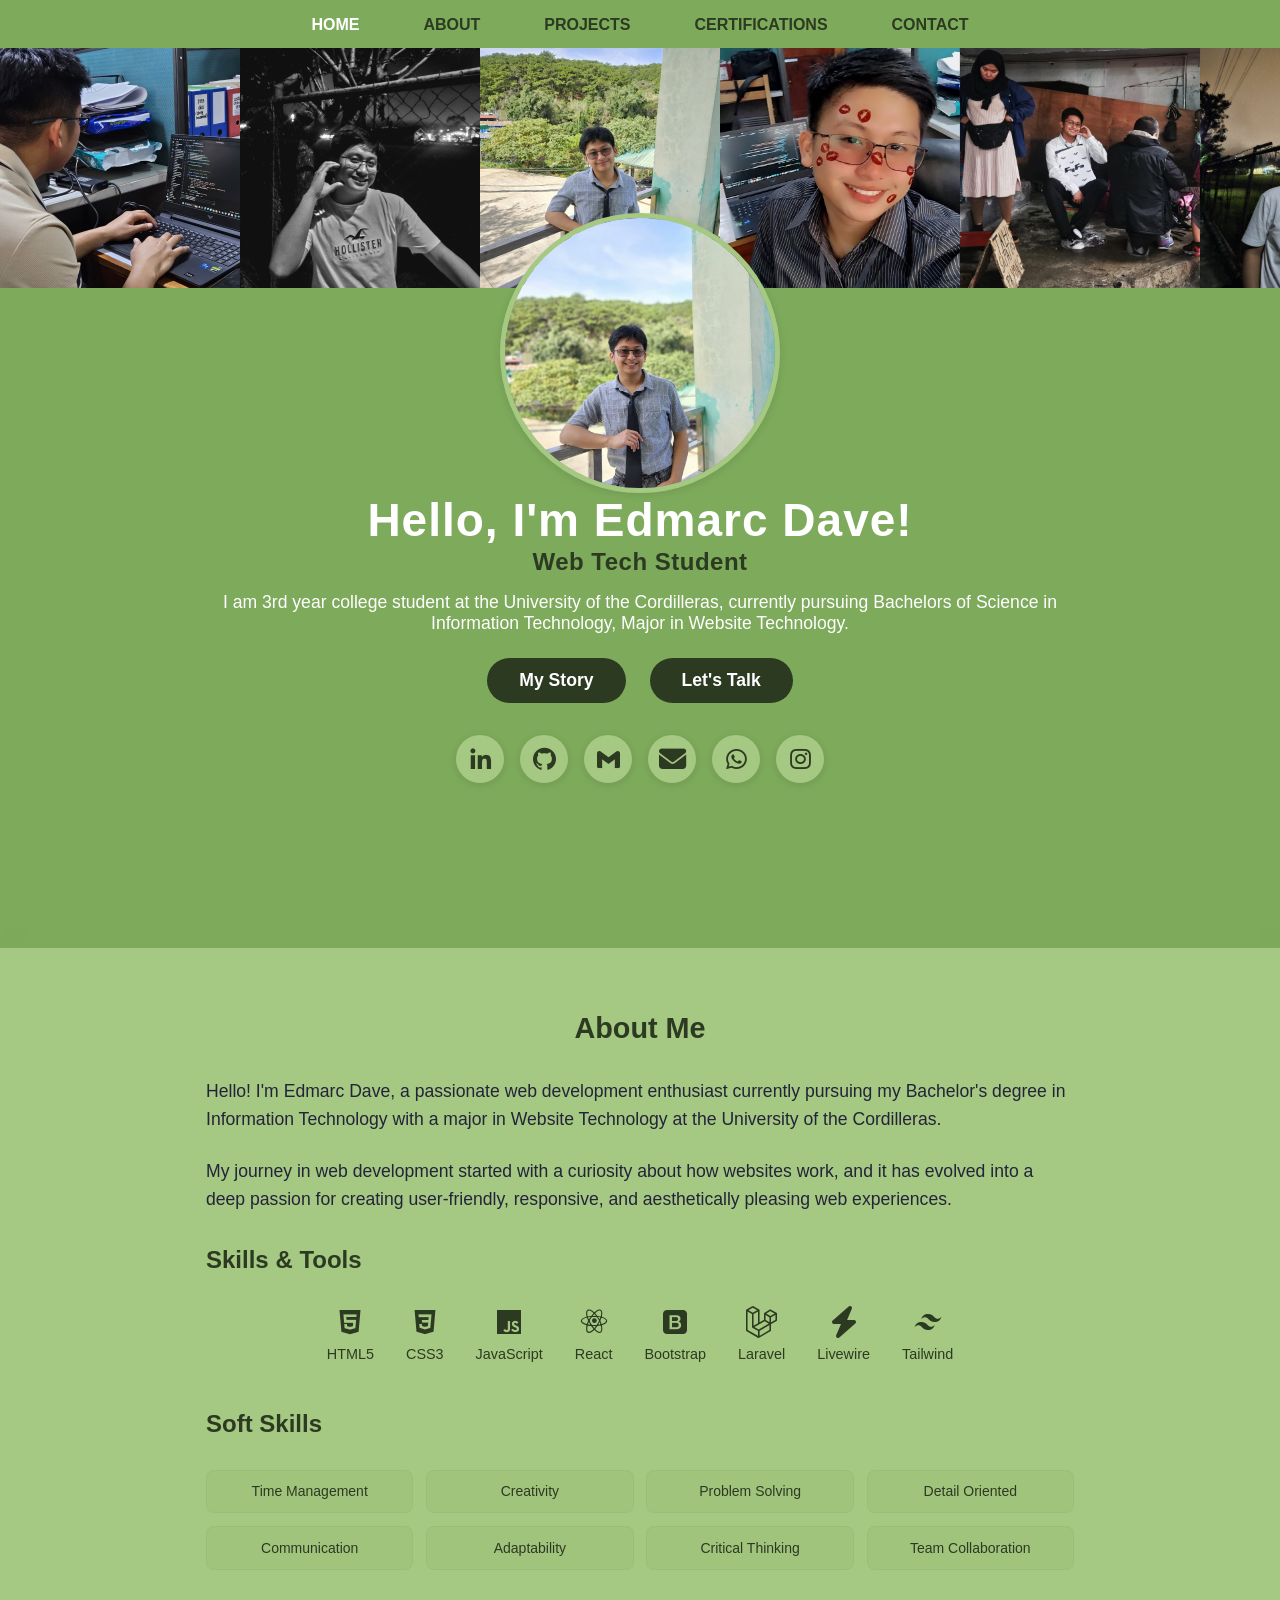
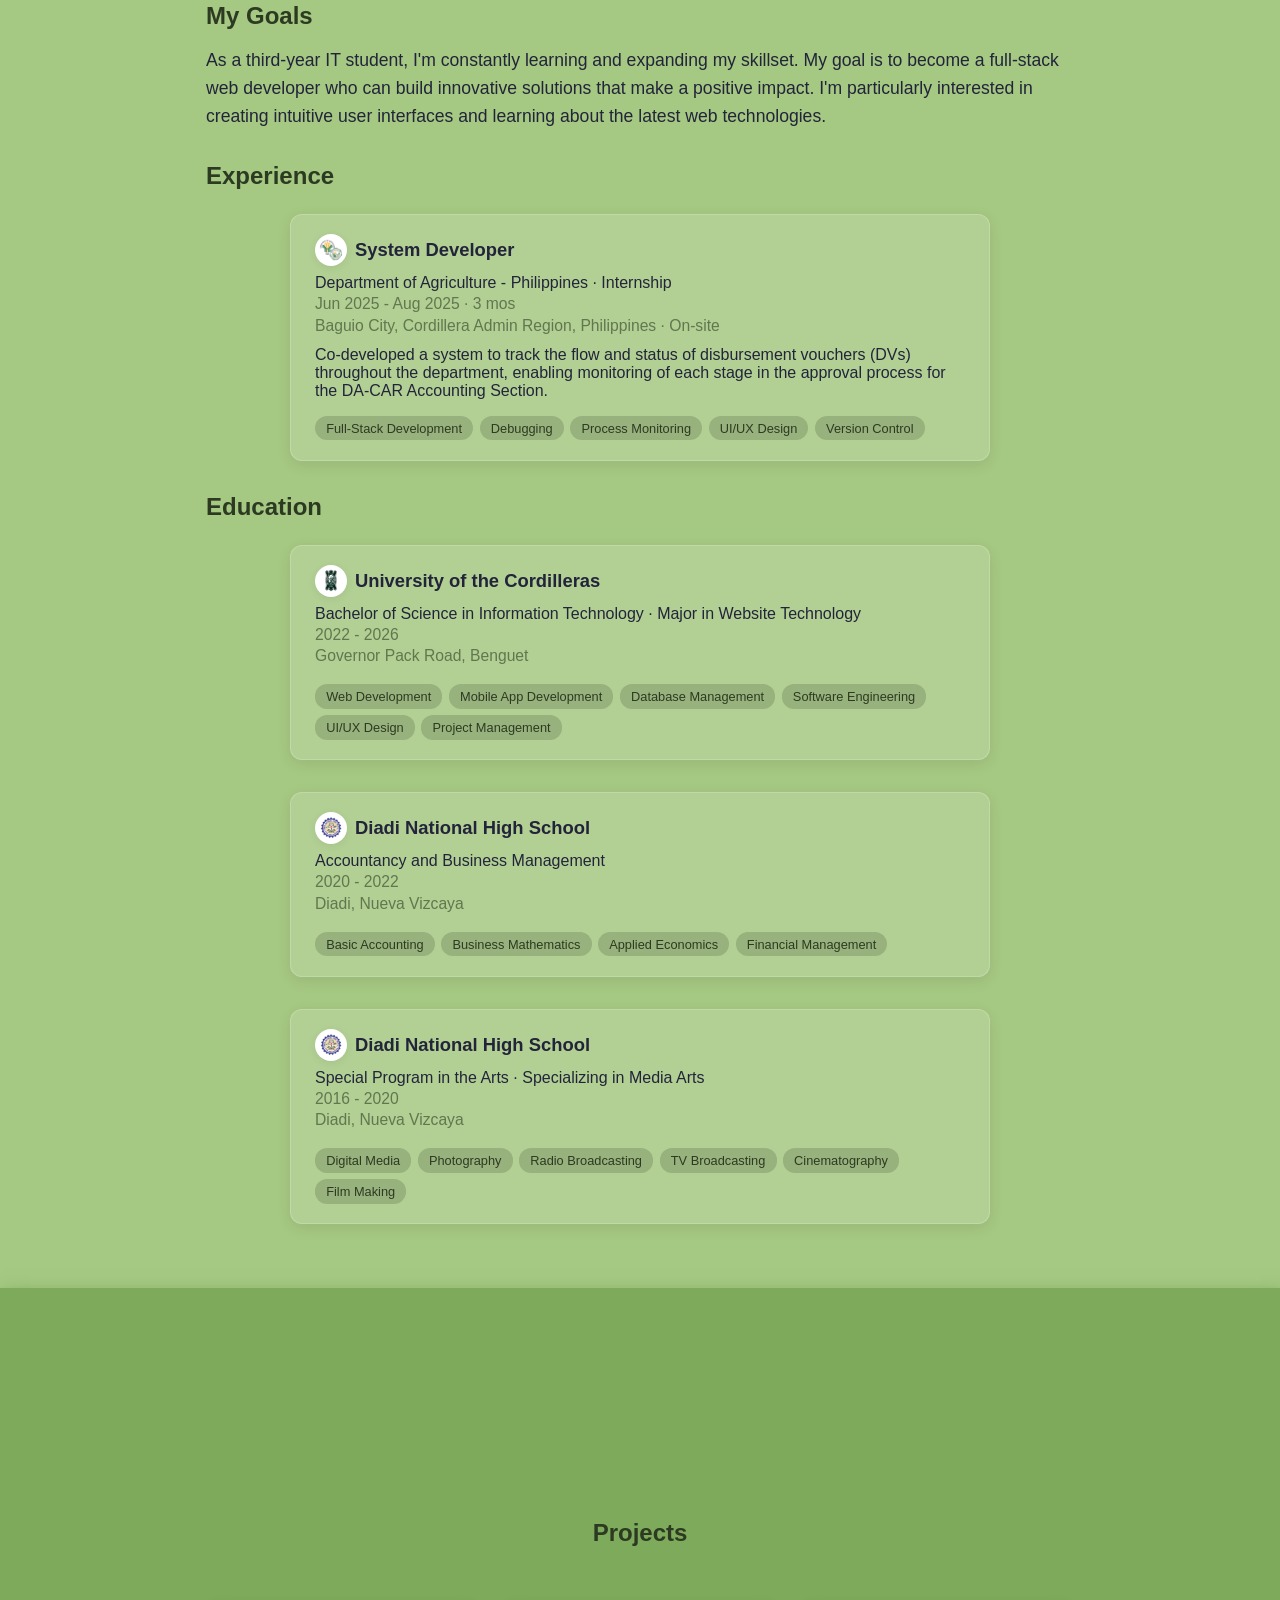
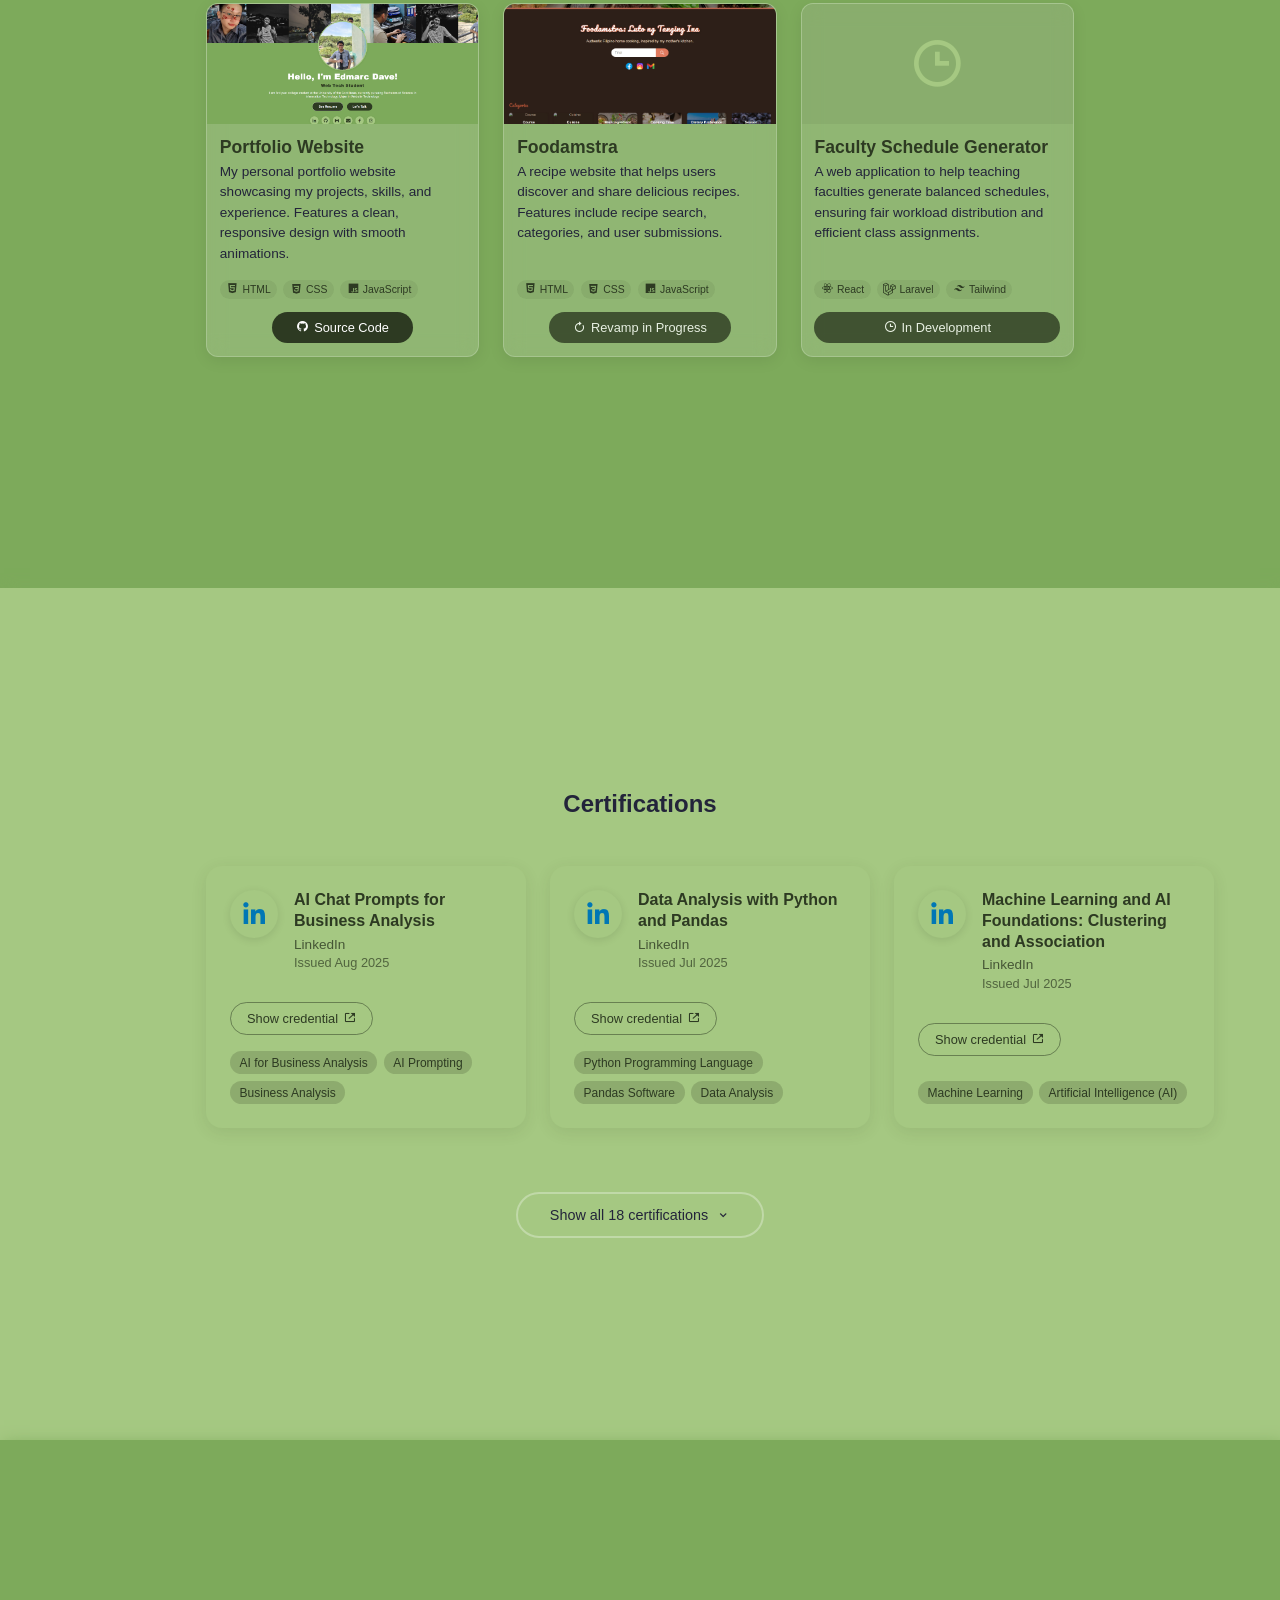
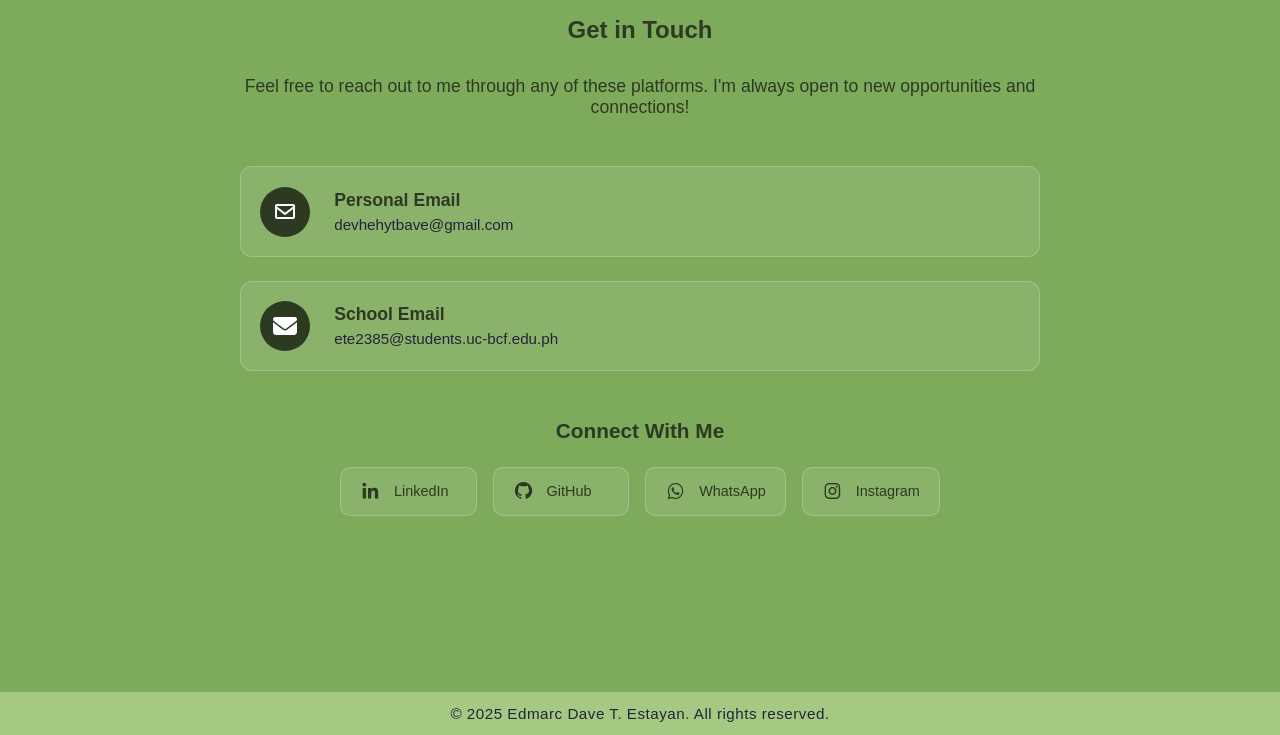
==== commit 6655f077: "add footer" ====
--- a/index.html
+++ b/index.html
@@ -778,5 +778,9 @@
   </section>
   
   <script src="script.js"></script>
+
+  <footer class="site-footer">
+    © 2025 Edmarc Dave T. Estayan. All rights reserved.
+  </footer>
 </body>
 </html>
--- a/style.css
+++ b/style.css
@@ -1,6 +1,35 @@
 /* GLOBAL STYLES */
 :root {
   --navbar-height: 48px;
+}
+/* === Footer Styles === */
+.site-footer {
+  width: 100%;
+  background: #A5C882;
+  color: #23243a;
+  text-align: center;
+  padding: 0.8rem 1rem;
+  font-size: 0.95rem;
+  font-weight: 500;
+  letter-spacing: 0.5px;
+  position: relative;
+  bottom: 0;
+  left: 0;
+  z-index: 10;
+  box-shadow: none;
+  word-break: break-word;
+}
+@media (max-width: 600px) {
+  .site-footer {
+    font-size: 0.85rem;
+    padding: 0.7rem 0.5rem;
+  }
+}
+@media (max-width: 600px) {
+  .site-footer {
+    font-size: 0.9rem;
+    padding: 1rem 0;
+  }
 }
 * {
   margin: 0;
@@ -3121,27 +3150,34 @@
 @media (max-width: 1024px) {
   #quick-links {
     display: block !important;
-  height: auto !important;
-  /* min-height: auto !important; Removed for Firefox compatibility */
+    height: auto !important;
+    min-height: 0 !important;
     background: #A5C882 !important;
+    padding-top: 1vh !important;
+    padding-bottom: 1vh !important;
   }
 }
 
 #quick-links h2 {
   color: #2d3a22 !important;
+  font-weight: normal !important;
+  margin-top: 0 !important;
+  margin-bottom: 0.2rem !important;
+  font-size: 1.1rem !important;
 }
 
 .quick-links-grid {
   display: flex;
   flex-direction: column;
-  gap: 0;
-  max-width: 300px;
+  gap: 0.05rem;
+  max-width: 180px;
   margin: 0 auto;
+  padding: 0;
 }
 
 .quick-nav-item {
   background: transparent;
-  padding: 1rem 1.5rem;
+  padding: 0.1rem 0.2rem;
   border-radius: 0;
   text-decoration: none;
   color: #2d3a22;
@@ -3151,7 +3187,13 @@
   border-bottom: 1px solid rgba(45, 58, 34, 0.2);
   display: flex;
   align-items: center;
-  gap: 1rem;
+  gap: 0.4rem;
+  font-size: 0.85rem;
+}
+/* Shrink quick nav icons */
+.quick-nav-icon {
+  font-size: 1rem !important;
+  margin-right: 0.1rem !important;
 }
 
 .quick-nav-item:hover {
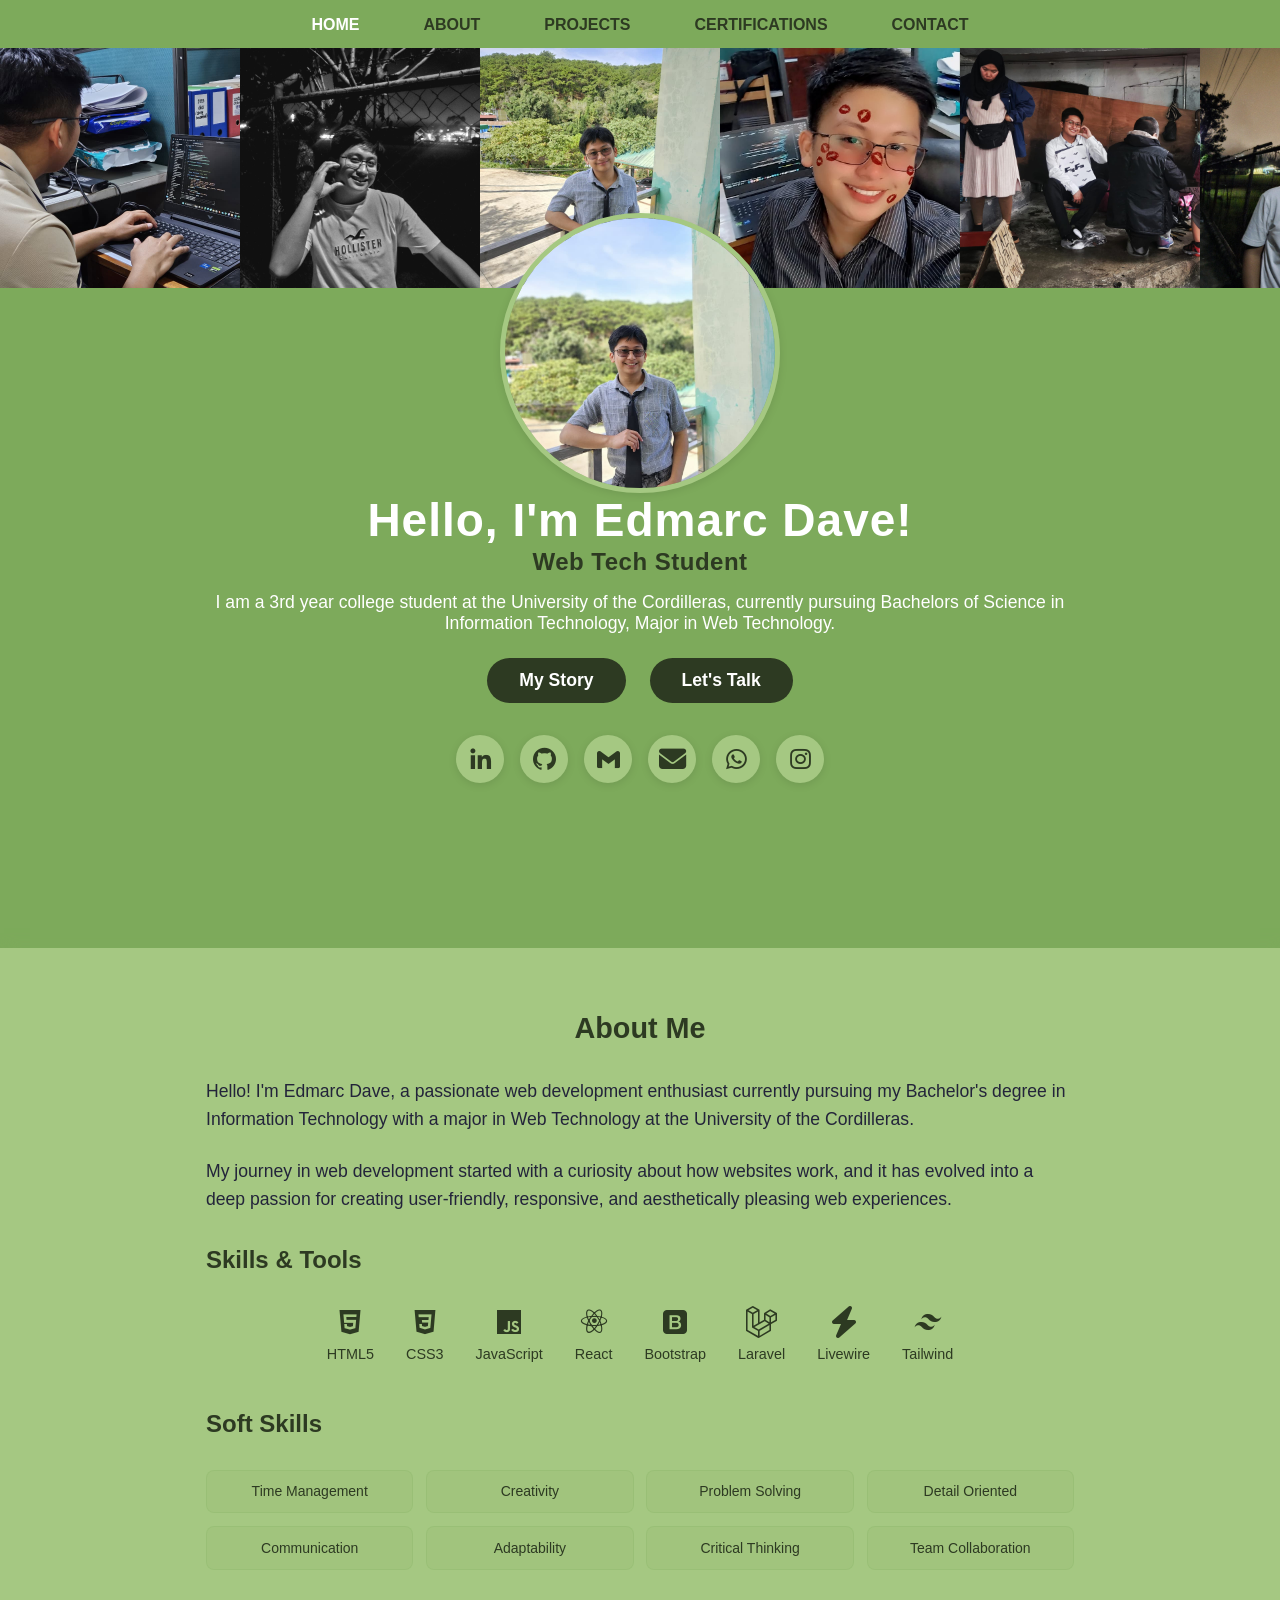
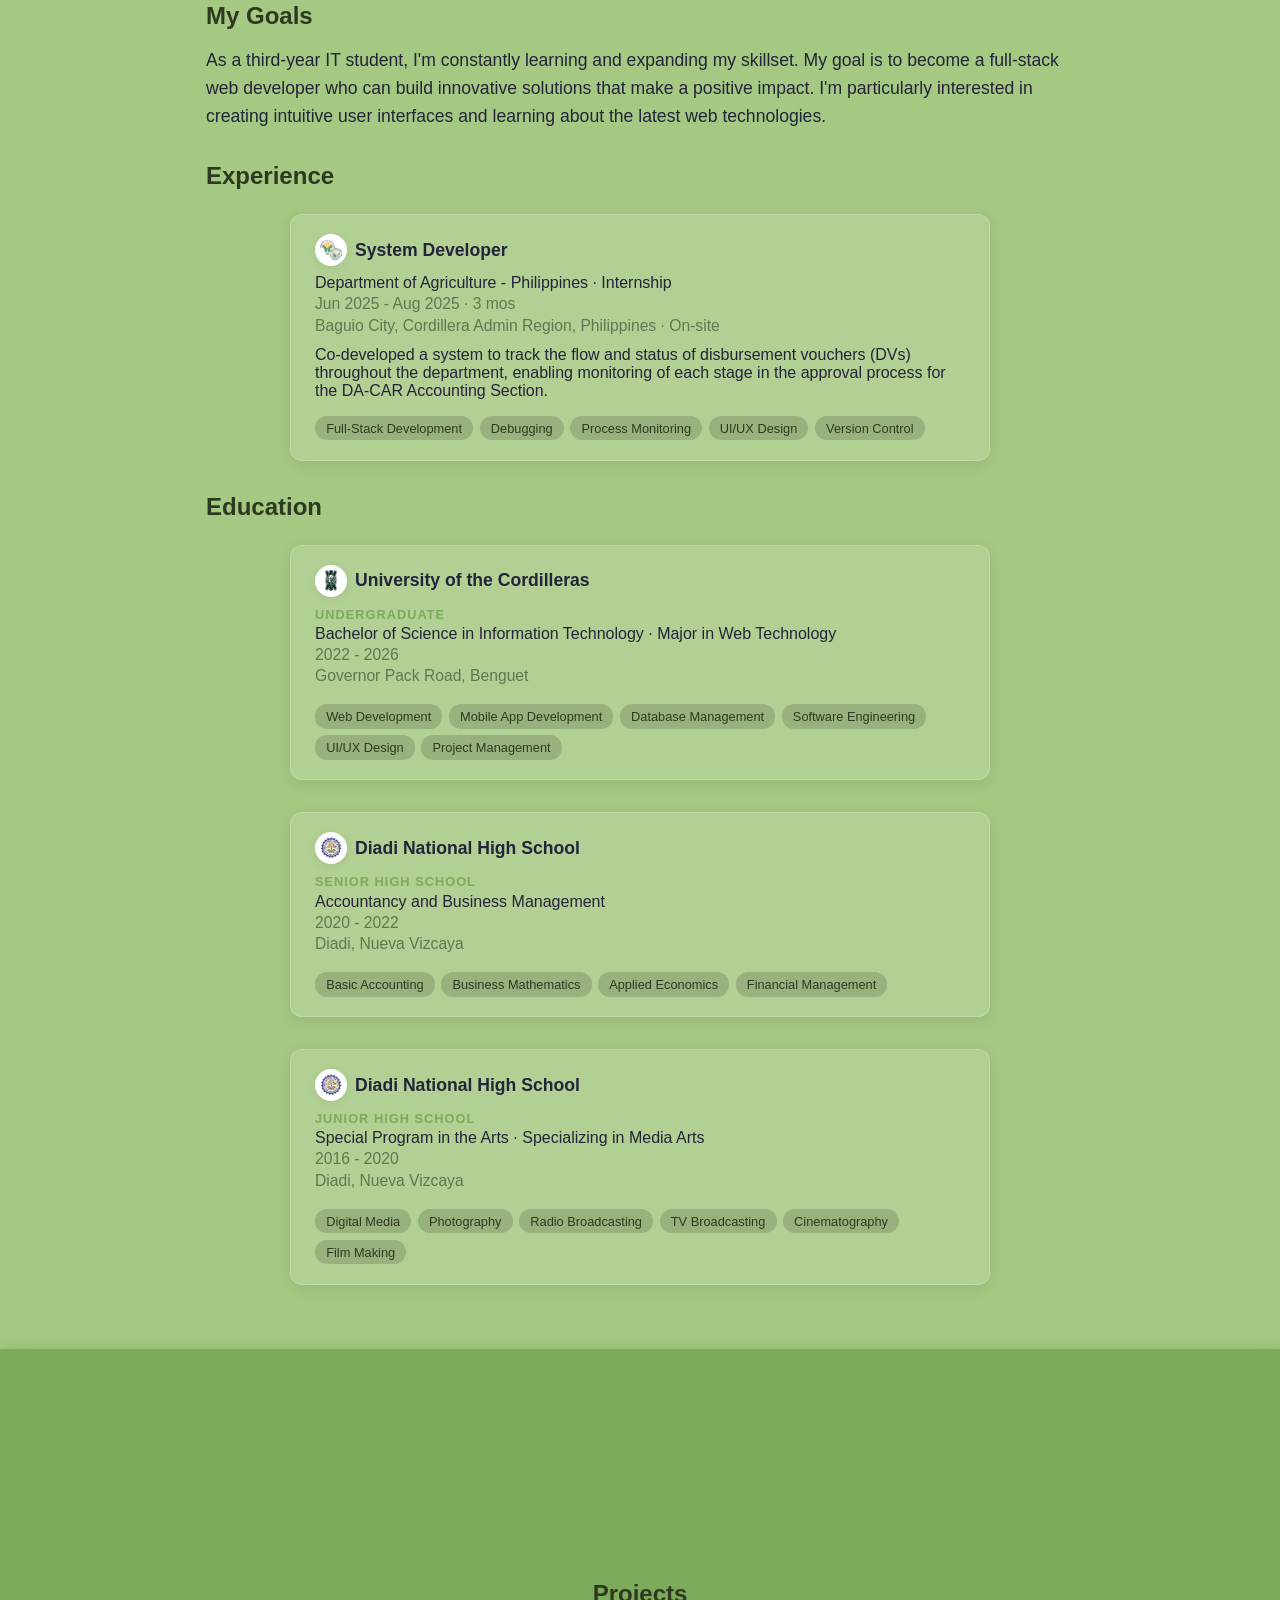
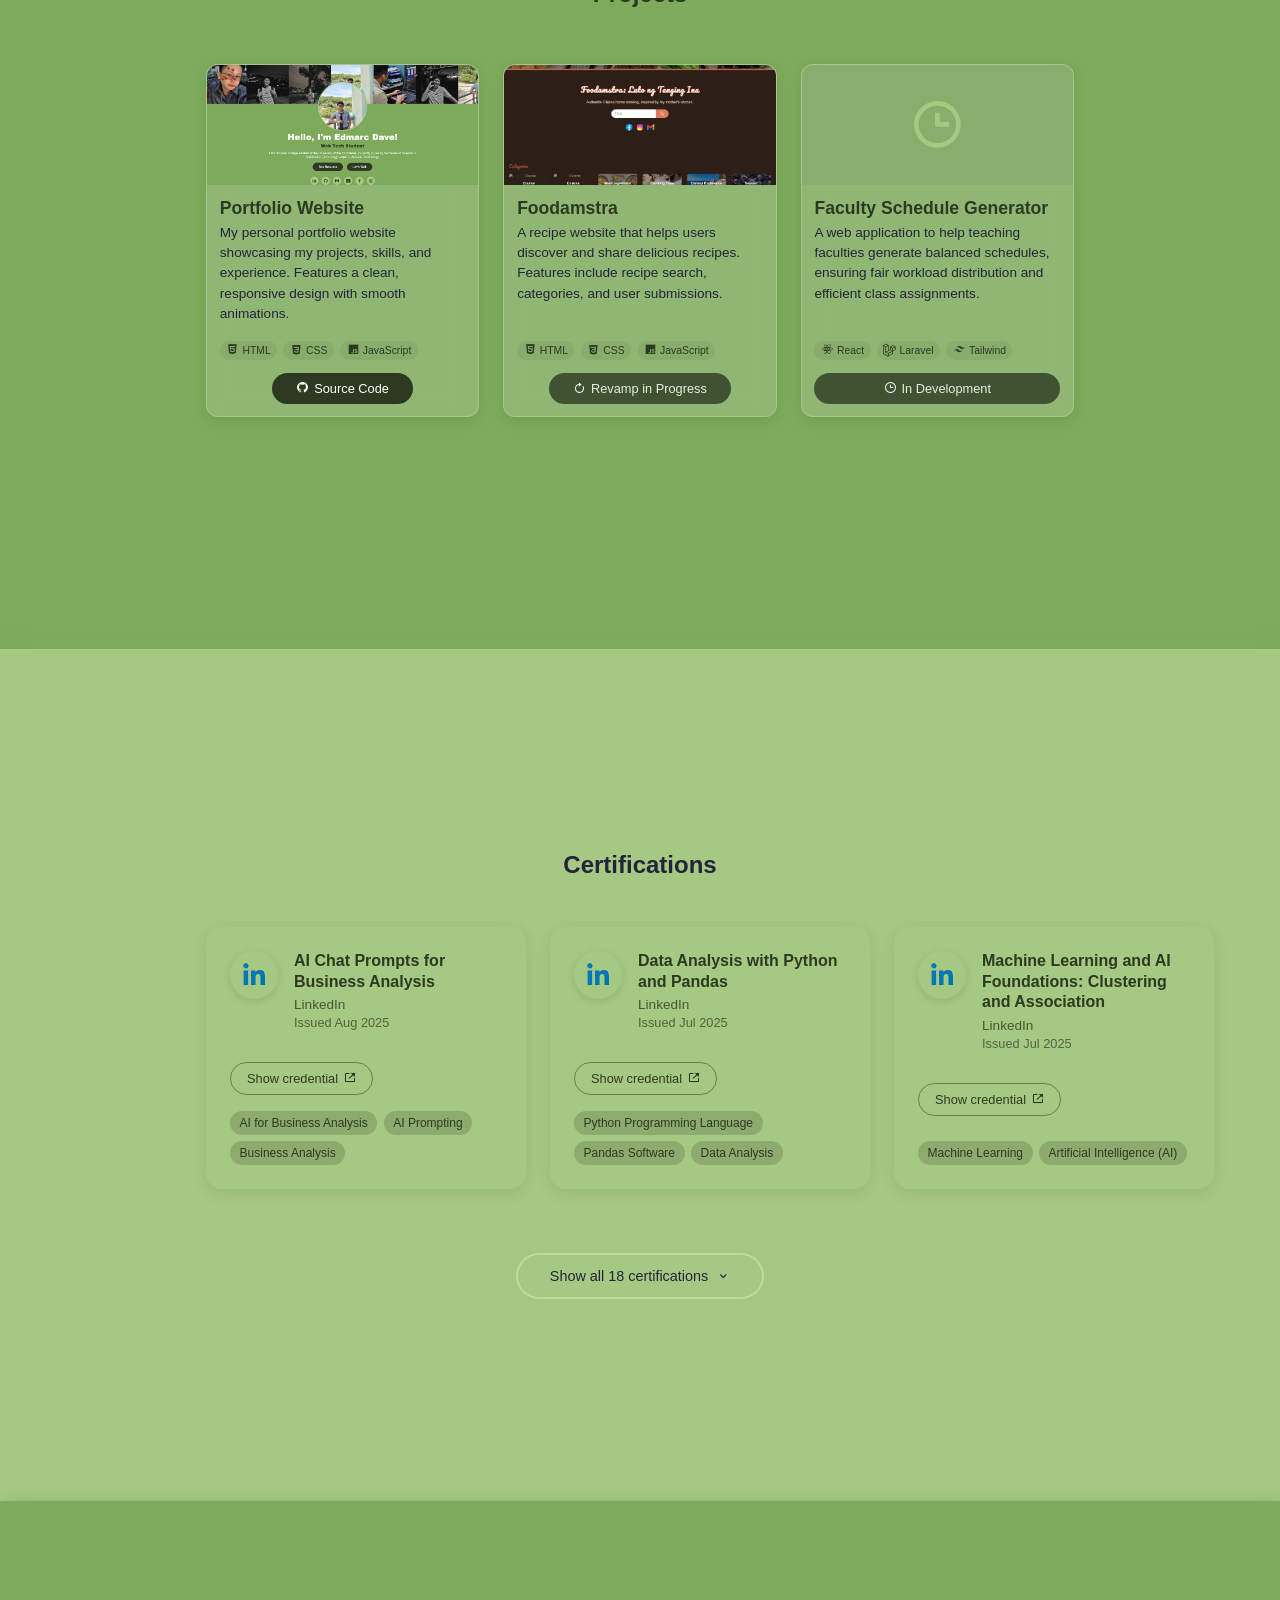
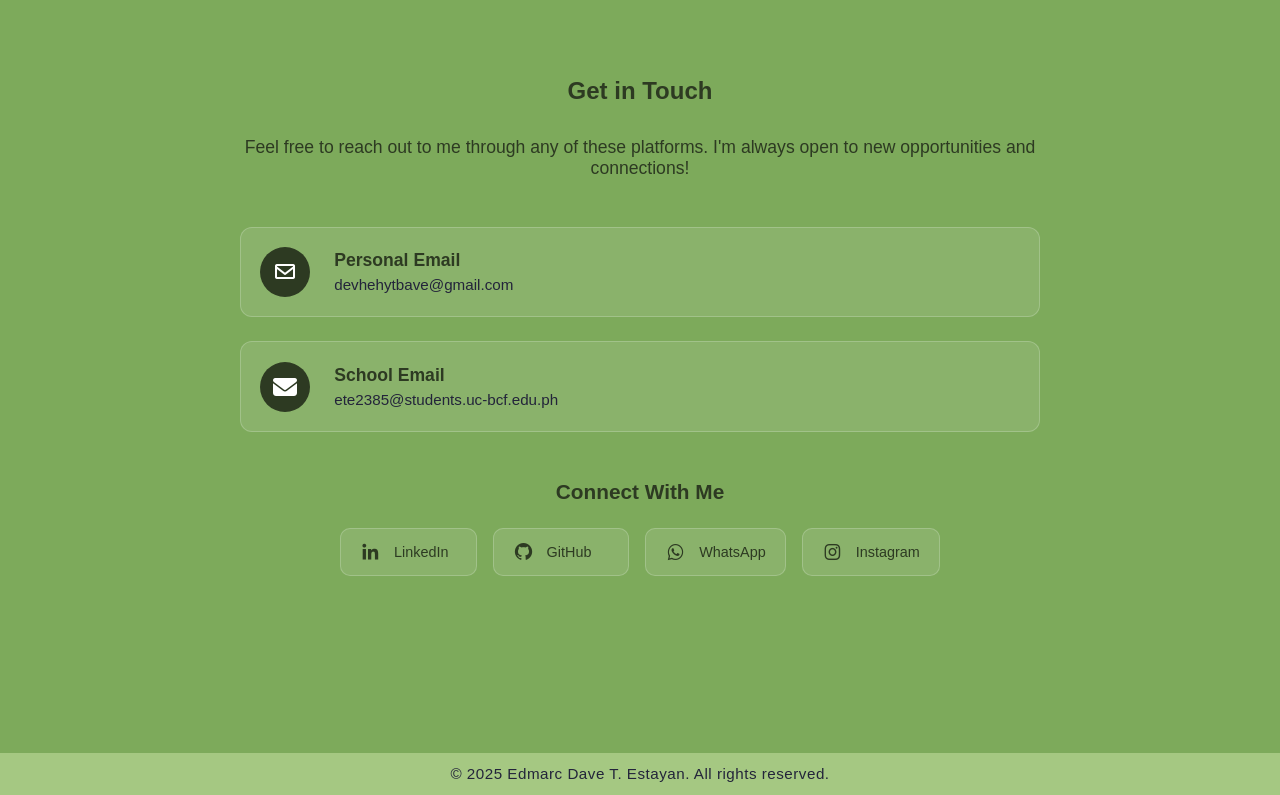
==== commit 0aaba001: "update grammar" ====
--- a/index.html
+++ b/index.html
@@ -60,7 +60,7 @@
             <div class="greeting-main">Hello, I'm Edmarc Dave!</div>
             <div class="greeting-sub">Web Tech Student</div>
           </div>
-  <p>I am 3rd year college student at the University of the Cordilleras, currently pursuing Bachelors of Science in Information Technology, Major in Website Technology.</p>
+  <p>I am a 3rd year college student at the University of the Cordilleras, currently pursuing Bachelors of Science in Information Technology, Major in Web Technology.</p>
     <div class="profile-actions">
   <a href="#about" class="btn">My Story</a>
       <a href="#contact" class="btn">Let's Talk</a>
@@ -92,7 +92,7 @@
       <h2>About Me</h2>
       <div class="about-content">
         <div class="about-text">
-          <p>Hello! I'm Edmarc Dave, a passionate web development enthusiast currently pursuing my Bachelor's degree in Information Technology with a major in Website Technology at the University of the Cordilleras.</p>
+          <p>Hello! I'm Edmarc Dave, a passionate web development enthusiast currently pursuing my Bachelor's degree in Information Technology with a major in Web Technology at the University of the Cordilleras.</p>
           
           <p>My journey in web development started with a curiosity about how websites work, and it has evolved into a deep passion for creating user-friendly, responsive, and aesthetically pleasing web experiences.</p>
 
@@ -182,7 +182,8 @@
                 <span class="about-card-title"><strong>University of the Cordilleras</strong></span>
               </div>
               <div class="about-card-details">
-                <span class="about-card-degree">Bachelor of Science in Information Technology &middot; Major in Website Technology</span><br>
+                <span class="education-level">Undergraduate</span><br>
+                <span class="about-card-degree">Bachelor of Science in Information Technology &middot; Major in Web Technology</span><br>
                 <span class="about-card-period">2022 - 2026</span><br>
                 <span class="about-card-location">Governor Pack Road, Benguet</span>
               </div>
@@ -201,6 +202,7 @@
                 <span class="about-card-title"><strong>Diadi National High School</strong></span>
               </div>
               <div class="about-card-details">
+                <span class="education-level">Senior High School</span><br>
                 <span class="about-card-degree">Accountancy and Business Management</span><br>
                 <span class="about-card-period">2020 - 2022</span><br>
                 <span class="about-card-location">Diadi, Nueva Vizcaya</span>
@@ -218,6 +220,7 @@
                 <span class="about-card-title"><strong>Diadi National High School</strong></span>
               </div>
               <div class="about-card-details">
+                <span class="education-level">Junior High School</span><br>
                 <span class="about-card-degree">Special Program in the Arts &middot; Specializing in Media Arts</span><br>
                 <span class="about-card-period">2016 - 2020</span><br>
                 <span class="about-card-location">Diadi, Nueva Vizcaya</span>
@@ -254,7 +257,7 @@
               <span><i class="bx bxl-javascript"></i> JavaScript</span>
             </div>
             <div class="project-links">
-              <a href="#" class="project-btn" target="_blank"><i class="bx bxl-github"></i> Source Code</a>
+              <a href="https://github.com/edmarcDave/Portfolio" class="project-btn" target="_blank" rel="noopener"><i class="bx bxl-github"></i> Source Code</a>
             </div>
           </div>
         </div>
--- a/style.css
+++ b/style.css
@@ -1158,8 +1158,8 @@
 }
 
 .about-card-title {
-  font-size: 1.15em;
-  font-weight: 700;
+  font-size: 1.10em;
+  font-weight: 500;
   color: #23243a;
 }
 
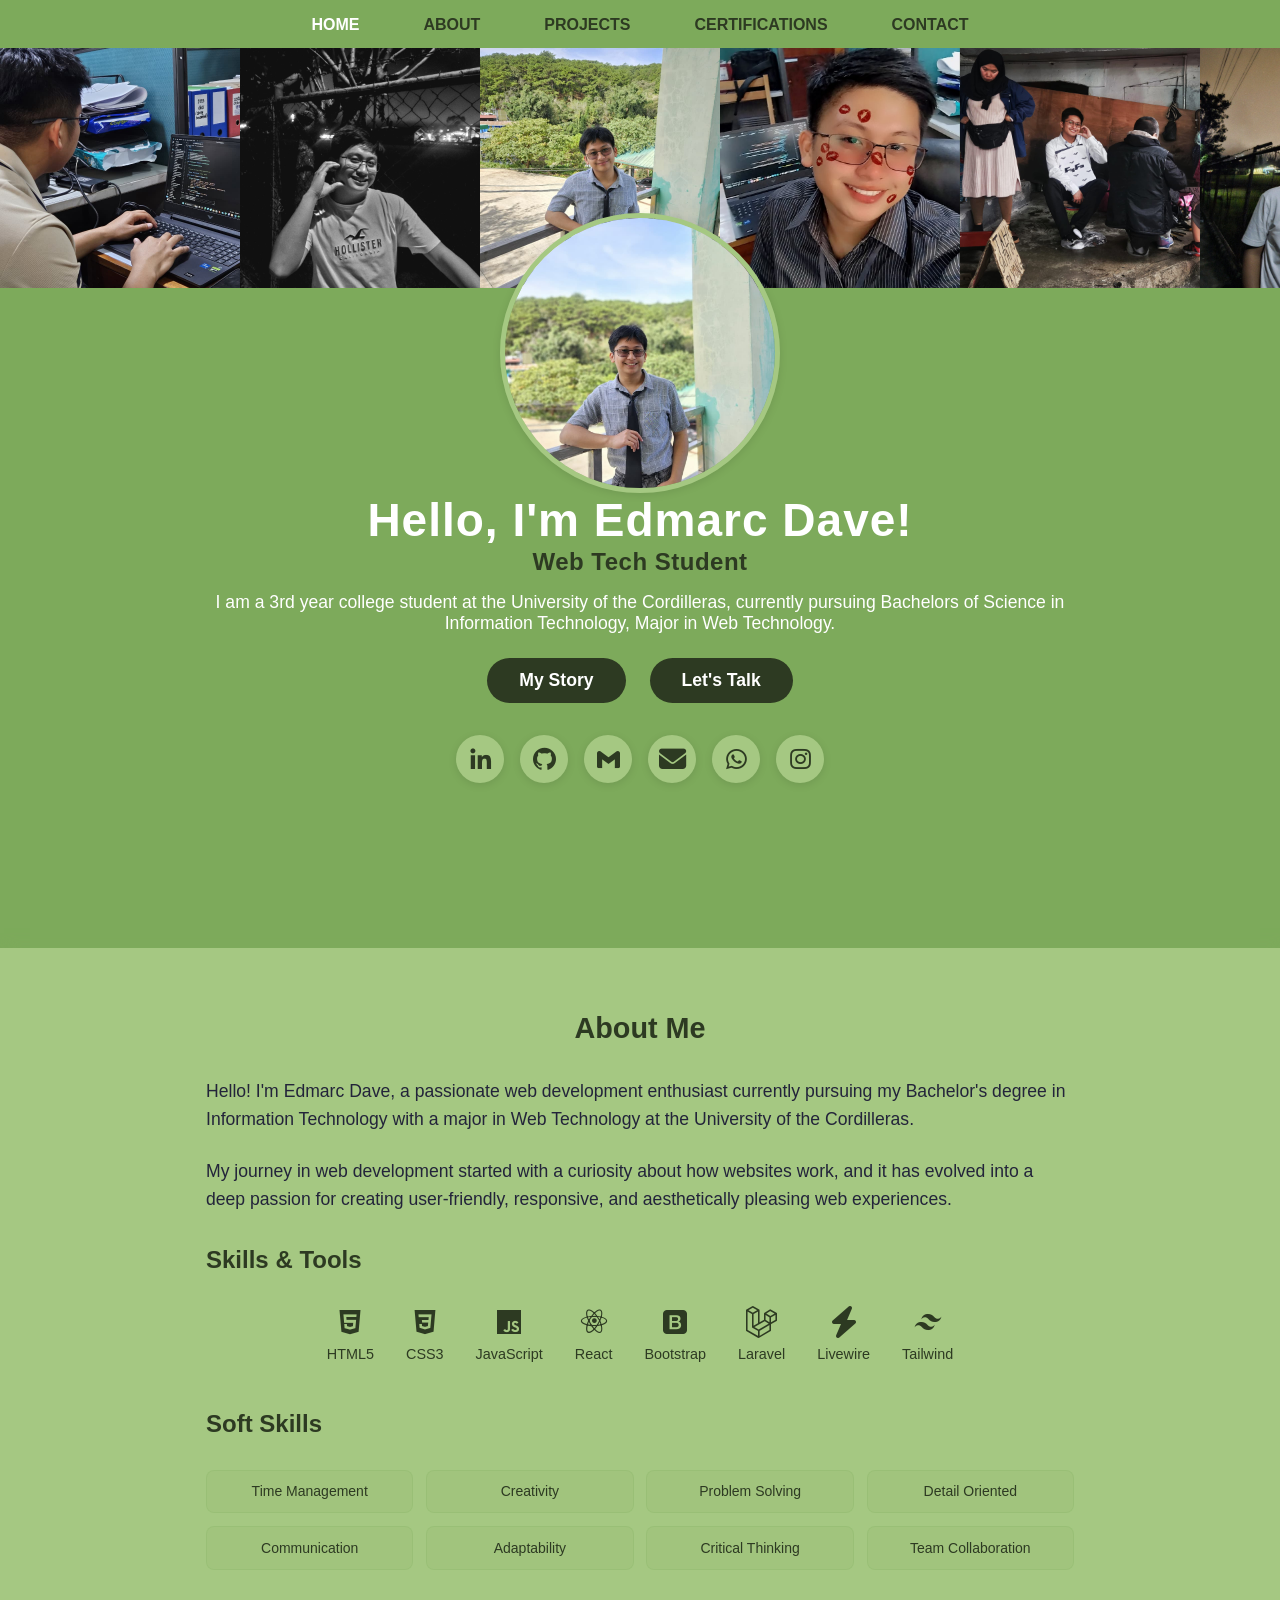
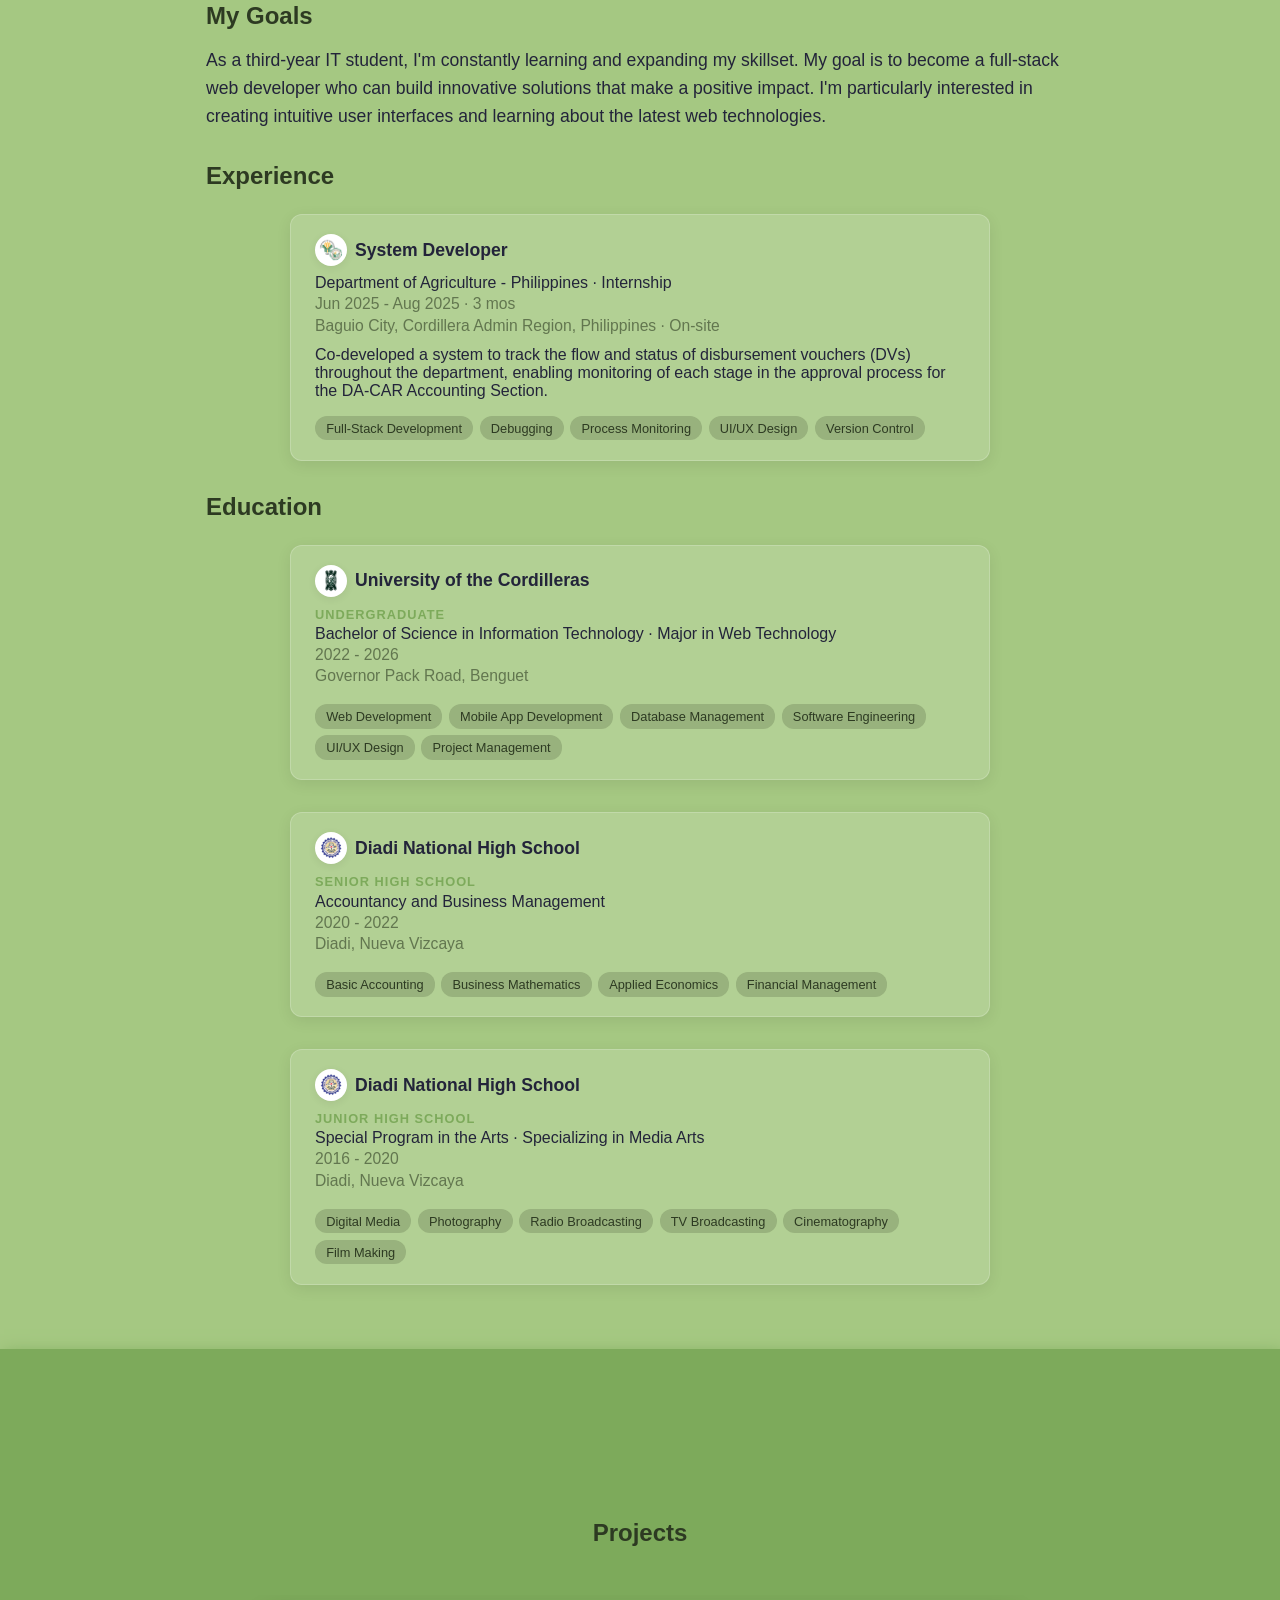
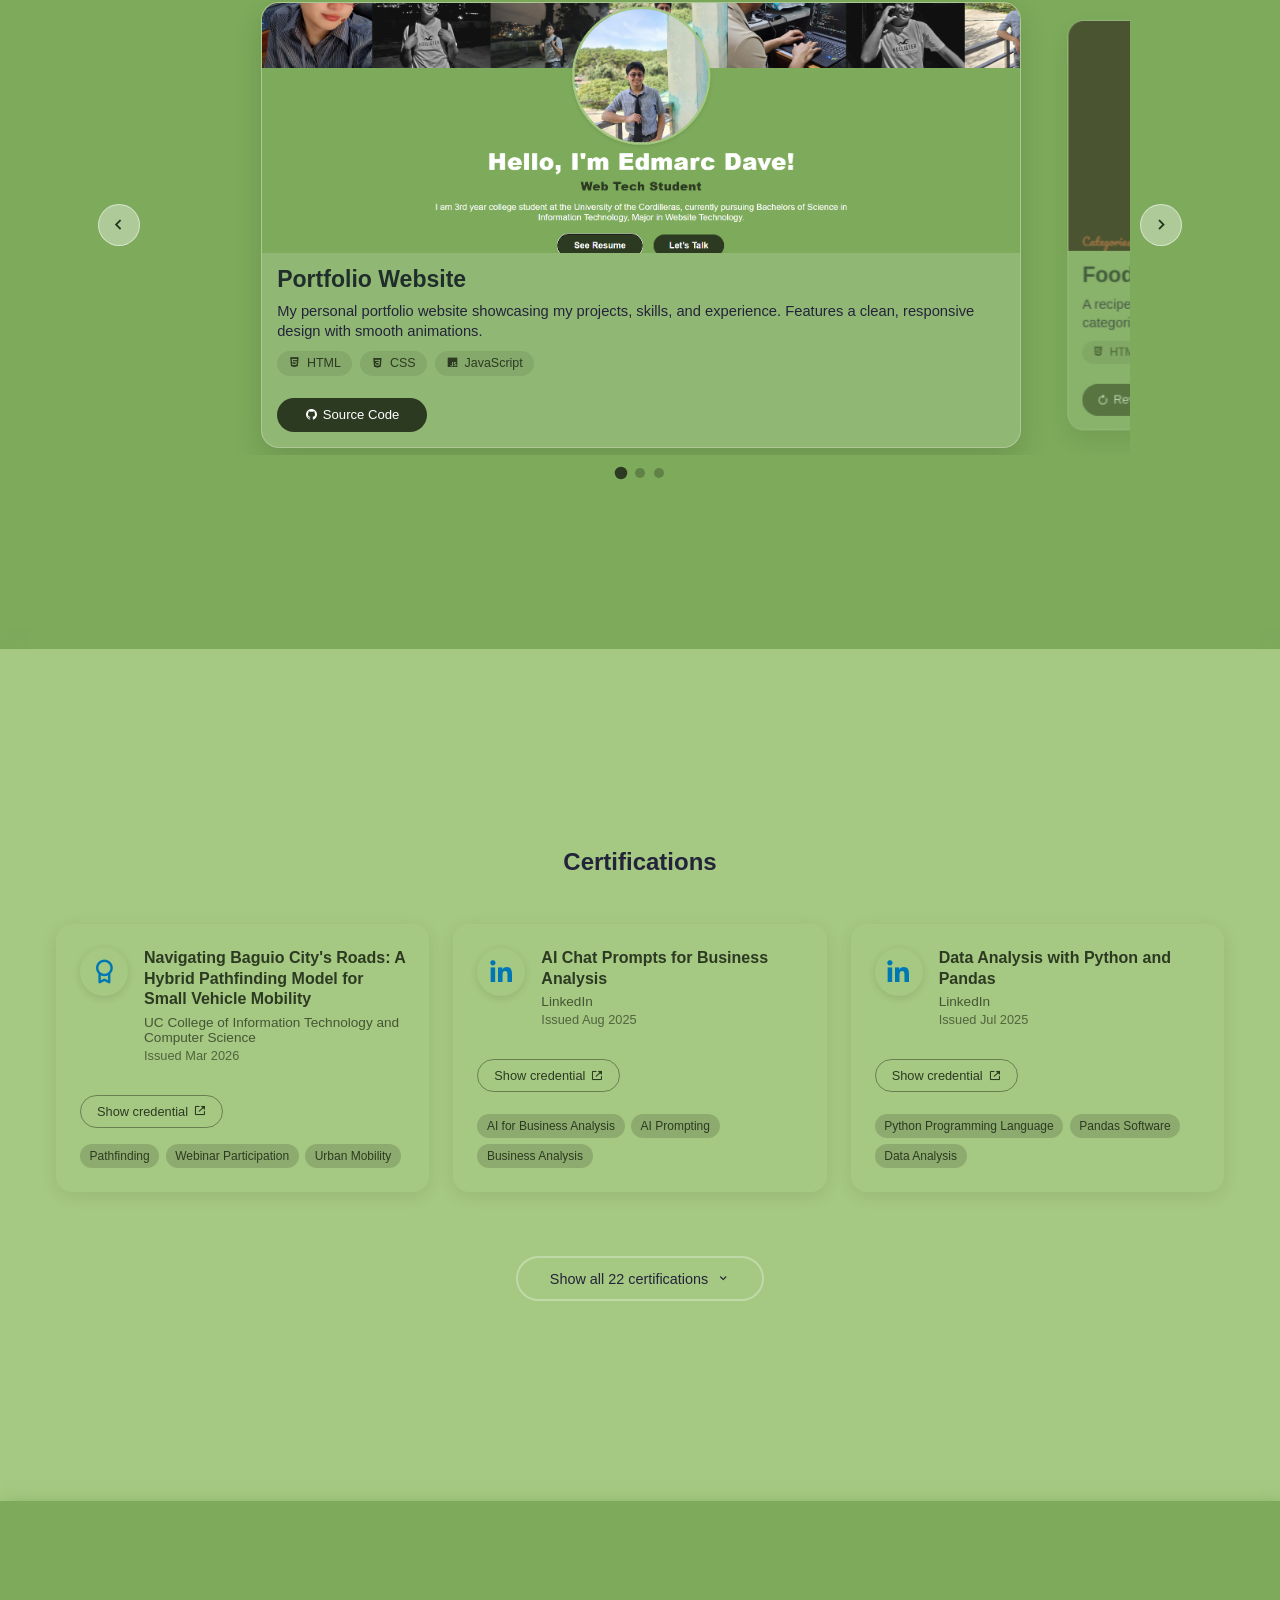
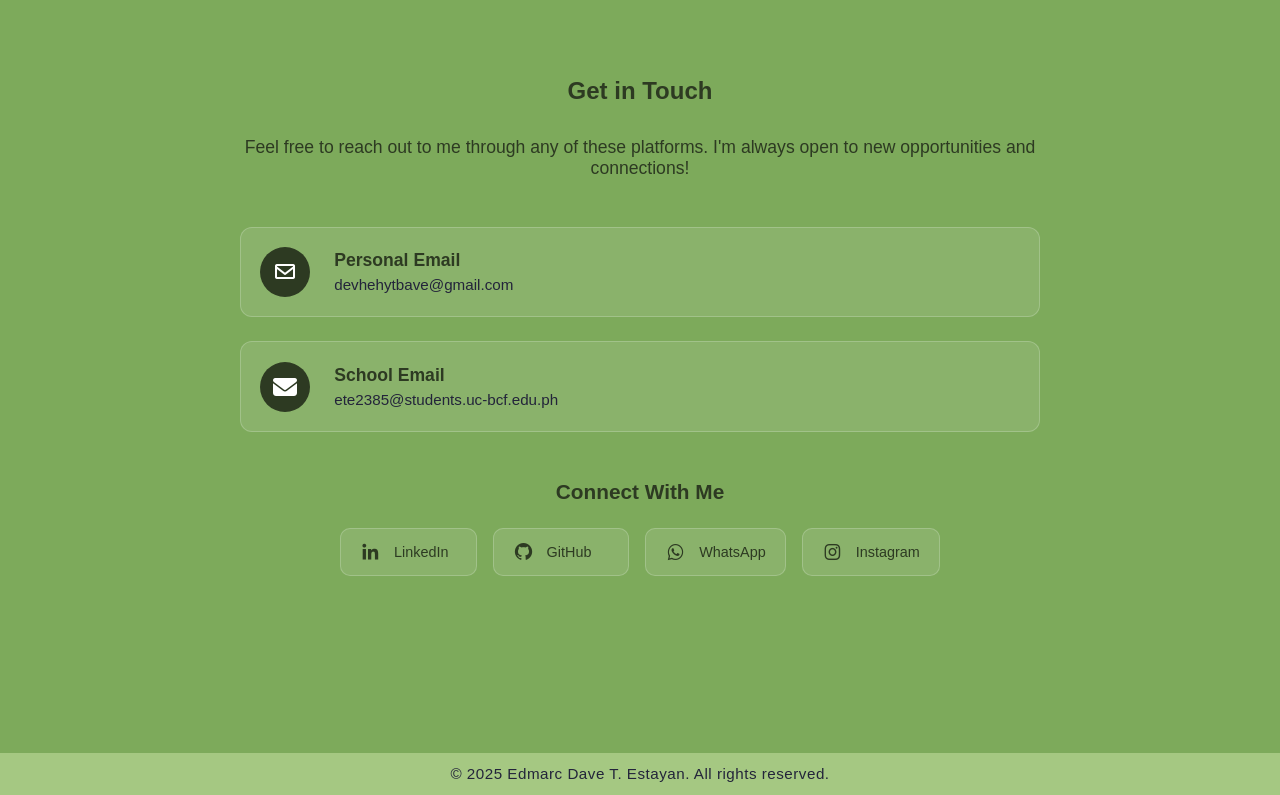
==== commit 3e2c4745: "Updated certifications as of April 2026" ====
--- a/index.html
+++ b/index.html
@@ -242,67 +242,100 @@
   <section id="projects">
     <div class="section-content">
       <h2>Projects</h2>
-      <div class="projects-grid">
-
-        <div class="project-card">
-          <div class="project-image">
-            <img src="images/portfolio-screenshot.png" alt="Portfolio Website Screenshot" />
-          </div>
-          <div class="project-content">
-            <h3>Portfolio Website</h3>
-            <p>My personal portfolio website showcasing my projects, skills, and experience. Features a clean, responsive design with smooth animations.</p>
-            <div class="project-tech">
-              <span><i class="bx bxl-html5"></i> HTML</span>
-              <span><i class="bx bxl-css3"></i> CSS</span>
-              <span><i class="bx bxl-javascript"></i> JavaScript</span>
-            </div>
-            <div class="project-links">
-              <a href="https://github.com/edmarcDave/Portfolio" class="project-btn" target="_blank" rel="noopener"><i class="bx bxl-github"></i> Source Code</a>
-            </div>
-          </div>
-        </div>
-
-        <div class="project-card">
-          <div class="project-image">
-            <img src="images/foodamstra-screenshot.png" alt="Foodamstra Project Screenshot" />
-          </div>
-          <div class="project-content">
-            <h3>Foodamstra</h3>
-            <p>A recipe website that helps users discover and share delicious recipes. Features include recipe search, categories, and user submissions.</p>
-            <div class="project-tech">
-              <span><i class="bx bxl-html5"></i> HTML</span>
-              <span><i class="bx bxl-css3"></i> CSS</span>
-              <span><i class="bx bxl-javascript"></i> JavaScript</span>
-            </div>
-            <div class="project-links">
-              <button class="project-btn disabled" disabled><i class="bx bx-revision"></i> Revamp in Progress</button>
-            </div>
-          </div>
-        </div>
-
-        <div class="project-card">
-          <div class="project-image in-development">
-            <i class="bx bx-time project-time-icon" title="In Development"></i>
-          </div>
-          <div class="project-content">
-            <h3>Faculty Schedule Generator</h3>
-            <p>A web application to help teaching faculties generate balanced schedules, ensuring fair workload distribution and efficient class assignments.</p>
-            <div class="project-tech">
-              <span><i class="bx bxl-react"></i> React</span>
-              <span><i class="fa-brands fa-laravel"></i> Laravel</span>
-              <span><i class="bx bxl-tailwind-css"></i> Tailwind</span>
-            </div>
-              <button class="project-btn disabled" disabled><i class="bx bx-time"></i> In Development</button>
-            </div>
-          </div>
-        </div>
+      <div class="projects-carousel" aria-label="Projects carousel">
+        <button class="carousel-btn prev" type="button" aria-label="Previous project">
+          <i class="bx bx-chevron-left"></i>
+        </button>
+
+        <div class="projects-viewport">
+          <div class="projects-track">
+            <article class="project-slide" data-project-index="0">
+              <div class="project-media">
+                <img src="images/portfolio-screenshot.png" alt="Portfolio Website Screenshot" />
+              </div>
+              <div class="project-details">
+                <h3>Portfolio Website</h3>
+                <p>My personal portfolio website showcasing my projects, skills, and experience. Features a clean, responsive design with smooth animations.</p>
+                <div class="project-tech">
+                  <span><i class="bx bxl-html5"></i> HTML</span>
+                  <span><i class="bx bxl-css3"></i> CSS</span>
+                  <span><i class="bx bxl-javascript"></i> JavaScript</span>
+                </div>
+                <div class="project-links">
+                  <a href="https://github.com/edmarcDave/Portfolio" class="project-btn" target="_blank" rel="noopener"><i class="bx bxl-github"></i> Source Code</a>
+                </div>
+              </div>
+            </article>
+
+            <article class="project-slide" data-project-index="1">
+              <div class="project-media">
+                <img src="images/foodamstra-screenshot.png" alt="Foodamstra Project Screenshot" />
+              </div>
+              <div class="project-details">
+                <h3>Foodamstra</h3>
+                <p>A recipe website that helps users discover and share delicious recipes. Features include recipe search, categories, and user submissions.</p>
+                <div class="project-tech">
+                  <span><i class="bx bxl-html5"></i> HTML</span>
+                  <span><i class="bx bxl-css3"></i> CSS</span>
+                  <span><i class="bx bxl-javascript"></i> JavaScript</span>
+                </div>
+                <div class="project-links">
+                  <button class="project-btn disabled" disabled><i class="bx bx-revision"></i> Revamp in Progress</button>
+                </div>
+              </div>
+            </article>
+
+            <article class="project-slide" data-project-index="2">
+              <div class="project-media in-development">
+                <img src="images/TuroTugma-Snapshot.png" alt="TuroTugma Schedule Maker preview" />
+              </div>
+              <div class="project-details">
+                <h3>TuroTugma</h3>
+                <p>An automated scheduling system for teaching faculty subject load management at Diadi National High School, built to support balanced workload distribution and efficient class assignments.</p>
+                <div class="project-tech">
+                  <span><i class="bx bxl-react"></i> React</span>
+                  <span><i class="fa-brands fa-laravel"></i> Laravel</span>
+                  <span><i class="bx bxl-tailwind-css"></i> Tailwind</span>
+                </div>
+                <div class="project-links">
+                  <button class="project-btn disabled" disabled><i class="bx bx-time"></i> In Development</button>
+                </div>
+              </div>
+            </article>
+          </div>
+        </div>
+
+        <button class="carousel-btn next" type="button" aria-label="Next project">
+          <i class="bx bx-chevron-right"></i>
+        </button>
       </div>
+      <div class="carousel-dots" aria-label="Projects pagination"></div>
     </div>
   </section>
   <section id="certifications">
     <div class="section-content">
       <h2>Certifications</h2>
       <div class="certifications-preview">
+        <div class="certification-card">
+          <div class="certification-content">
+            <div class="cert-header">
+              <i class="bx bx-award cert-icon"></i>
+              <div class="cert-title-section">
+                <h4>Navigating Baguio City's Roads: A Hybrid Pathfinding Model for Small Vehicle Mobility</h4>
+                <span class="cert-issuer">UC College of Information Technology and Computer Science</span>
+                <span class="cert-date">Issued Mar 2026</span>
+              </div>
+            </div>
+            <div class="cert-actions">
+              <a href="images/Certificate-UCseminar.jpeg" class="cert-btn" target="_blank" rel="noopener">Show credential <i class="bx bx-link-external"></i></a>
+            </div>
+            <div class="cert-skills">
+              <span class="skill-tag">Pathfinding</span>
+              <span class="skill-tag">Webinar Participation</span>
+              <span class="skill-tag">Urban Mobility</span>
+            </div>
+          </div>
+        </div>
         
         <div class="certification-card">
           <div class="certification-content">
@@ -342,26 +375,6 @@
               <span class="skill-tag">Python Programming Language</span>
               <span class="skill-tag">Pandas Software</span>
               <span class="skill-tag">Data Analysis</span>
-            </div>
-          </div>
-        </div>
-
-        <div class="certification-card">
-          <div class="certification-content">
-            <div class="cert-header">
-              <i class="bx bxl-linkedin cert-icon"></i>
-              <div class="cert-title-section">
-                <h4>Machine Learning and AI Foundations: Clustering and Association</h4>
-                <span class="cert-issuer">LinkedIn</span>
-                <span class="cert-date">Issued Jul 2025</span>
-              </div>
-            </div>
-            <div class="cert-actions">
-              <a href="https://www.linkedin.com/learning/certificates/657a5384371a408b361f15e330874f9985fba712f89b58ae71a68fe1f852482d?lipi=urn%3Ali%3Apage%3Ad_flagship3_profile_view_base_certifications_details%3BvjxwMNE1RcWeFTxXbQaXhw%3D%3D" class="cert-btn" target="_blank" rel="noopener">Show credential <i class="bx bx-link-external"></i></a>
-            </div>
-            <div class="cert-skills">
-              <span class="skill-tag">Machine Learning</span>
-              <span class="skill-tag">Artificial Intelligence (AI)</span>
             </div>
           </div>
         </div>
@@ -455,6 +468,26 @@
             <div class="cert-header">
               <i class="bx bxl-linkedin cert-icon"></i>
               <div class="cert-title-section">
+                <h4>Machine Learning and AI Foundations: Clustering and Association</h4>
+                <span class="cert-issuer">LinkedIn</span>
+                <span class="cert-date">Issued Jul 2025</span>
+              </div>
+            </div>
+              <div class="cert-actions">
+                <a href="https://www.linkedin.com/learning/certificates/657a5384371a408b361f15e330874f9985fba712f89b58ae71a68fe1f852482d?lipi=urn%3Ali%3Apage%3Ad_flagship3_profile_view_base_certifications_details%3BvjxwMNE1RcWeFTxXbQaXhw%3D%3D" class="cert-btn" target="_blank" rel="noopener">Show credential <i class="bx bx-link-external"></i></a>
+              </div>
+            <div class="cert-skills">
+              <span class="skill-tag">Machine Learning</span>
+              <span class="skill-tag">Artificial Intelligence (AI)</span>
+            </div>
+          </div>
+        </div>
+
+        <div class="certification-card">
+          <div class="certification-content">
+            <div class="cert-header">
+              <i class="bx bxl-linkedin cert-icon"></i>
+              <div class="cert-title-section">
                 <h4>3D Animation and Rigging</h4>
                 <span class="cert-issuer">LinkedIn</span>
                 <span class="cert-date">Issued Jul 2025</span>
@@ -668,11 +701,74 @@
           </div>
         </div>
 
+        <div class="certification-card">
+          <div class="certification-content">
+            <div class="cert-header">
+              <i class="bx bx-award cert-icon"></i>
+              <div class="cert-title-section">
+                <h4>ASEAN Data Science Explorers 2025 Enablement Session: SAP Analytics Cloud</h4>
+                <span class="cert-issuer">ASEAN Data Science Explorers</span>
+                <span class="cert-date">Issued May 2025</span>
+              </div>
+            </div>
+              <div class="cert-actions">
+                <a href="images/Certificate-ADSE.png" class="cert-btn" target="_blank" rel="noopener">Show credential <i class="bx bx-link-external"></i></a>
+              </div>
+            <div class="cert-skills">
+              <span class="skill-tag">Data Science</span>
+              <span class="skill-tag">SAP Analytics Cloud</span>
+              <span class="skill-tag">ASEAN DSE 2025</span>
+            </div>
+          </div>
+        </div>
+
+        <div class="certification-card">
+          <div class="certification-content">
+            <div class="cert-header">
+              <i class="bx bx-award cert-icon"></i>
+              <div class="cert-title-section">
+                <h4>Tanabata Festival - Philippines-Japan Friendship Month 2024</h4>
+                <span class="cert-issuer">University of the Cordilleras</span>
+                <span class="cert-date">Issued Jul 2024</span>
+              </div>
+            </div>
+              <div class="cert-actions">
+                <a href="images/Certificate-Tanabata.jpeg" class="cert-btn" target="_blank" rel="noopener">Show credential <i class="bx bx-link-external"></i></a>
+              </div>
+            <div class="cert-skills">
+              <span class="skill-tag">Cultural Exchange</span>
+              <span class="skill-tag">Campus Event Participation</span>
+              <span class="skill-tag">Philippines-Japan Friendship</span>
+            </div>
+          </div>
+        </div>
+
+        <div class="certification-card">
+          <div class="certification-content">
+            <div class="cert-header">
+              <i class="bx bx-award cert-icon"></i>
+              <div class="cert-title-section">
+                <h4>Hult Prize On Campus Pitching Session</h4>
+                <span class="cert-issuer">University of the Cordilleras Innovation and Technology Transfer Office</span>
+                <span class="cert-date">Issued Feb 2024</span>
+              </div>
+            </div>
+              <div class="cert-actions">
+                <a href="images/Certificate-HultPrize.png" class="cert-btn" target="_blank" rel="noopener">Show credential <i class="bx bx-link-external"></i></a>
+              </div>
+            <div class="cert-skills">
+              <span class="skill-tag">Innovation</span>
+              <span class="skill-tag">Social Entrepreneurship</span>
+              <span class="skill-tag">Pitching</span>
+            </div>
+          </div>
+        </div>
+
       </div>
 
       <div class="show-all-container">
         <button class="show-all-btn" onclick="toggleCertifications()">
-          <span class="btn-text">Show all 18 certifications</span>
+          <span class="btn-text">Show all 22 certifications</span>
           <i class="bx bx-chevron-down btn-icon"></i>
         </button>
       </div>
--- a/style.css
+++ b/style.css
@@ -272,6 +272,24 @@
   height: 100%;
   object-fit: cover;
 }
+.project-image-overlay {
+  position: absolute;
+  inset: 0;
+  display: flex;
+  align-items: center;
+  justify-content: center;
+  z-index: 2;
+  background: rgba(20, 32, 82, 0.24);
+  pointer-events: none;
+}
+.project-image-overlay .project-time-icon {
+  font-size: 2.4rem;
+  color: #ffffff;
+  background: rgba(38, 53, 128, 0.84);
+  border-radius: 999px;
+  padding: 0.45rem;
+  box-shadow: 0 8px 18px rgba(0, 0, 0, 0.28);
+}
 .project-content {
   padding: 0.8rem;
   flex-grow: 1;
@@ -1113,6 +1131,19 @@
   justify-content: center;
   height: 120px;
   background: rgba(45,58,34,0.07);
+}
+
+.project-image.in-development {
+  display: block;
+  background: transparent;
+}
+
+.project-image.in-development img {
+  opacity: 1;
+}
+
+.project-image.in-development .project-image-overlay {
+  display: none;
 }
 
 .project-time-icon {
@@ -2671,10 +2702,15 @@
   text-align: center;
 }
 
+#certifications .section-content {
+  max-width: 1200px;
+}
+
 .certifications-preview {
   display: grid;
   grid-template-columns: repeat(auto-fit, minmax(320px, 1fr));
   gap: 1.5rem;
+  width: 100%;
   max-width: 1200px;
   margin: 0 auto 2rem auto;
 }
@@ -2683,6 +2719,7 @@
   display: none;
   grid-template-columns: repeat(auto-fit, minmax(320px, 1fr));
   gap: 1.5rem;
+  width: 100%;
   max-width: 1200px;
   margin: 0 auto 2rem auto;
 }
@@ -2754,6 +2791,7 @@
   display: flex;
   flex-direction: column;
   height: 100%;
+  min-height: 260px;
 }
 
 .cert-header {
@@ -2867,12 +2905,14 @@
   }
 
   #certifications .section-content {
+    max-width: 95vw;
     padding: 2rem 1rem;
   }
   
   
   .certification-content {
     padding: 1rem;
+    min-height: 0;
   }
   
   .cert-header {
@@ -3136,6 +3176,210 @@
 /* Hide scrollbar for Chrome/Safari/Opera */
 html::-webkit-scrollbar {
   display: none;
+}
+
+/* Projects carousel layout override */
+#projects {
+  height: auto !important;
+  overflow: visible;
+}
+
+#projects .section-content {
+  max-width: 1260px;
+}
+
+#projects .projects-carousel {
+  position: relative;
+  display: flex;
+  align-items: center;
+  justify-content: center;
+  gap: 0.6rem;
+  margin: 1rem auto 0.6rem;
+}
+
+#projects .projects-viewport {
+  width: min(980px, 88vw);
+  overflow: hidden;
+  padding: 0.45rem 0;
+}
+
+#projects .projects-track {
+  display: flex;
+  align-items: stretch;
+  gap: 1rem;
+  transition: transform 0.45s ease;
+  will-change: transform;
+}
+
+#projects .project-slide {
+  flex: 0 0 min(760px, 72vw);
+  border-radius: 18px;
+  overflow: hidden;
+  background: rgba(255, 255, 255, 0.16);
+  border: 1px solid rgba(255, 255, 255, 0.24);
+  box-shadow: 0 12px 28px rgba(28, 46, 18, 0.16);
+  opacity: 0.62;
+  transform: scale(0.92);
+  transition: transform 0.35s ease, opacity 0.35s ease;
+}
+
+#projects .project-slide.is-active {
+  opacity: 1;
+  transform: scale(1);
+}
+
+#projects .project-media {
+  height: clamp(170px, 25vw, 250px);
+  overflow: hidden;
+  background: #d7e5c8;
+}
+
+#projects .project-media img {
+  width: 100%;
+  height: 100%;
+  object-fit: cover;
+  display: block;
+}
+
+#projects .project-details {
+  padding: 0.8rem 0.95rem 0.95rem;
+  display: flex;
+  flex-direction: column;
+  gap: 0.45rem;
+}
+
+#projects .project-details h3 {
+  color: #1f2e2a;
+  font-size: clamp(1.15rem, 1.8vw, 1.65rem);
+  line-height: 1.2;
+}
+
+#projects .project-details p {
+  color: #23243a;
+  font-size: clamp(0.9rem, 1.15vw, 1rem);
+  line-height: 1.4;
+}
+
+#projects .project-tech {
+  display: flex;
+  flex-wrap: wrap;
+  gap: 0.5rem;
+  margin-top: 0.1rem;
+}
+
+#projects .project-tech span {
+  display: inline-flex;
+  align-items: center;
+  gap: 0.35rem;
+  padding: 0.35rem 0.7rem;
+  border-radius: 999px;
+  background: rgba(45, 58, 34, 0.12);
+  color: #2d3a22;
+  font-size: 0.78rem;
+}
+
+#projects .project-links {
+  margin-top: 0.15rem;
+  display: flex;
+  justify-content: flex-start;
+}
+
+#projects .project-btn {
+  min-width: 150px;
+  padding: 0.58rem 1rem;
+  border-radius: 999px;
+  font-size: 0.82rem;
+}
+
+#projects .carousel-btn {
+  width: 42px;
+  height: 42px;
+  border: 1px solid rgba(255, 255, 255, 0.52);
+  border-radius: 50%;
+  background: rgba(255, 255, 255, 0.38);
+  color: #24331b;
+  display: inline-flex;
+  align-items: center;
+  justify-content: center;
+  cursor: pointer;
+  transition: transform 0.2s ease, background 0.2s ease;
+}
+
+#projects .carousel-btn i {
+  font-size: 1.35rem;
+}
+
+#projects .carousel-btn:hover {
+  transform: translateY(-2px);
+  background: rgba(255, 255, 255, 0.58);
+}
+
+#projects .carousel-dots {
+  display: flex;
+  justify-content: center;
+  align-items: center;
+  gap: 0.55rem;
+  margin-top: 0.2rem;
+}
+
+#projects .carousel-dot {
+  width: 10px;
+  height: 10px;
+  border-radius: 50%;
+  border: none;
+  background: rgba(45, 58, 34, 0.35);
+  cursor: pointer;
+  transition: transform 0.2s ease, background 0.2s ease;
+}
+
+#projects .carousel-dot.is-active {
+  transform: scale(1.25);
+  background: #2d3a22;
+}
+
+@media (max-width: 900px) {
+  #projects .projects-viewport {
+    width: min(98vw, 760px);
+  }
+
+  #projects .project-slide {
+    flex-basis: min(92vw, 640px);
+  }
+
+  #projects .project-media {
+    height: clamp(180px, 34vw, 250px);
+  }
+
+  #projects .carousel-btn {
+    width: 36px;
+    height: 36px;
+  }
+
+  #projects .project-links {
+    justify-content: center;
+  }
+}
+
+@media (max-width: 600px) {
+  #projects .projects-carousel {
+    gap: 0.35rem;
+  }
+
+  #projects .project-slide {
+    flex-basis: 94vw;
+  }
+
+  #projects .project-media {
+    height: clamp(165px, 44vw, 230px);
+  }
+
+  #projects .project-details {
+    padding: 0.85rem 0.85rem 1rem;
+  }
+
+  #projects .project-tech span {
+    font-size: 0.76rem;
+  }
 }
 
 section#profile {
@@ -3656,3 +3900,124 @@
     min-width: auto;
   }
 }
+
+/* Seminars Section */
+#seminars {
+  height: auto !important;
+  padding: 3rem 0;
+}
+
+#seminars .section-content {
+  max-width: 1200px;
+}
+
+#seminars h2 {
+  text-align: center;
+  margin-bottom: 2rem;
+  color: #2d3a22;
+}
+
+.seminars-sort-note {
+  text-align: center;
+  color: #2d3a22;
+  opacity: 0.8;
+  margin-bottom: 1.8rem;
+  font-size: 0.95rem;
+}
+
+.seminars-grid {
+  display: grid;
+  grid-template-columns: repeat(auto-fit, minmax(260px, 1fr));
+  gap: 1.4rem;
+  width: 100%;
+  max-width: 1200px;
+  margin: 0 auto;
+}
+
+.seminar-card {
+  background: rgba(255, 255, 255, 0.14);
+  border: 1px solid rgba(45, 58, 34, 0.18);
+  border-radius: 12px;
+  overflow: hidden;
+  box-shadow: 0 6px 14px rgba(0, 0, 0, 0.08);
+  display: flex;
+  flex-direction: column;
+}
+
+.seminar-image {
+  width: 100%;
+  aspect-ratio: 16 / 10;
+  object-fit: cover;
+  display: block;
+}
+
+.seminar-card-content {
+  padding: 1rem;
+  display: flex;
+  flex-direction: column;
+  gap: 0.4rem;
+  min-height: 210px;
+}
+
+.seminar-card-content h3 {
+  color: #2d3a22;
+  font-size: 1rem;
+  line-height: 1.35;
+}
+
+.seminar-meta {
+  color: #2d3a22;
+  font-size: 0.88rem;
+  opacity: 0.85;
+}
+
+.seminar-date {
+  color: #2d3a22;
+  font-size: 0.85rem;
+  font-weight: 700;
+  margin-bottom: 0.35rem;
+}
+
+.seminar-view-btn {
+  display: inline-flex;
+  align-items: center;
+  gap: 0.35rem;
+  align-self: flex-start;
+  margin-top: auto;
+  text-decoration: none;
+  color: #2d3a22;
+  border: 1px solid rgba(45, 58, 34, 0.35);
+  border-radius: 999px;
+  padding: 0.45rem 0.85rem;
+  font-size: 0.82rem;
+  font-weight: 600;
+  transition: all 0.2s ease;
+}
+
+.seminar-view-btn:hover {
+  background: rgba(45, 58, 34, 0.1);
+  border-color: rgba(45, 58, 34, 0.65);
+}
+
+@media (max-width: 768px) {
+  #seminars {
+    padding: 2rem 0;
+  }
+
+  #seminars .section-content {
+    max-width: 95vw;
+  }
+
+  .seminars-grid {
+    grid-template-columns: 1fr;
+    gap: 1rem;
+  }
+
+  .seminar-card-content {
+    min-height: 0;
+  }
+
+  .seminar-card-content h3 {
+    font-size: 0.95rem;
+  }
+}
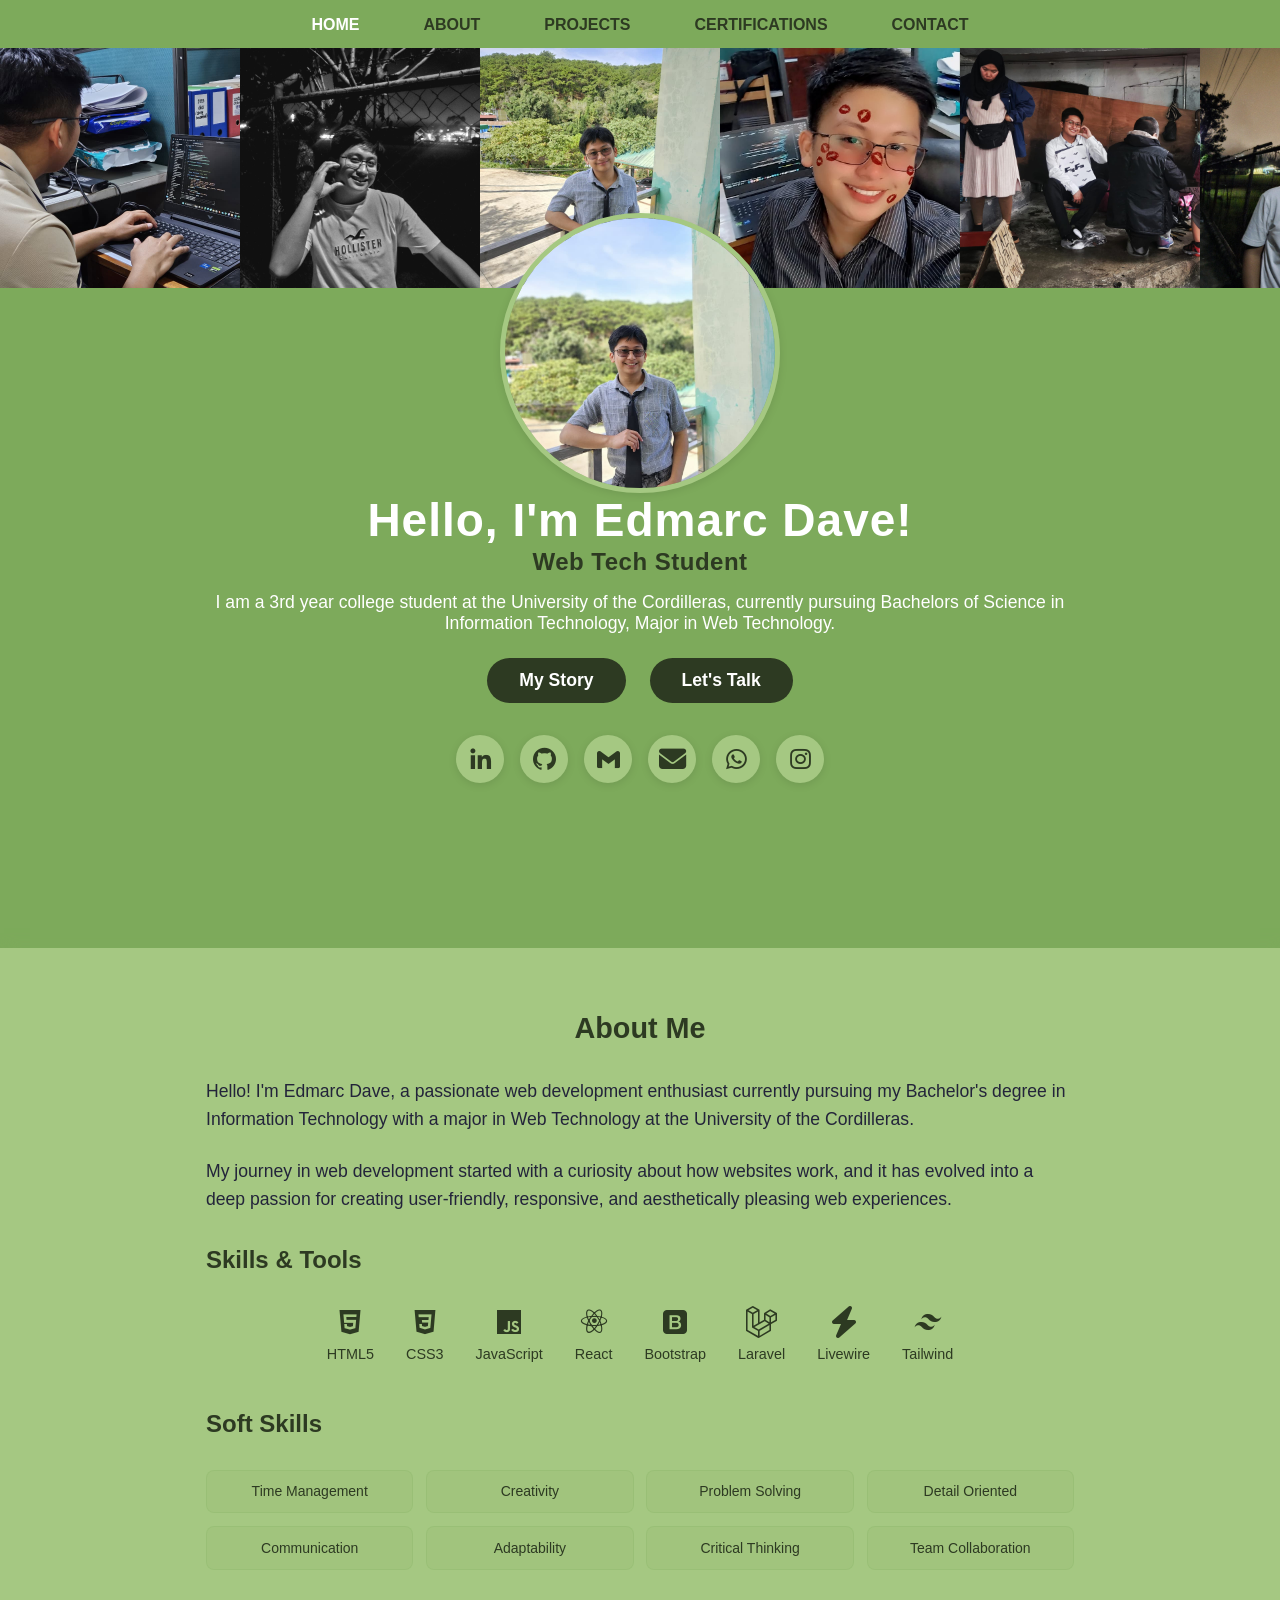
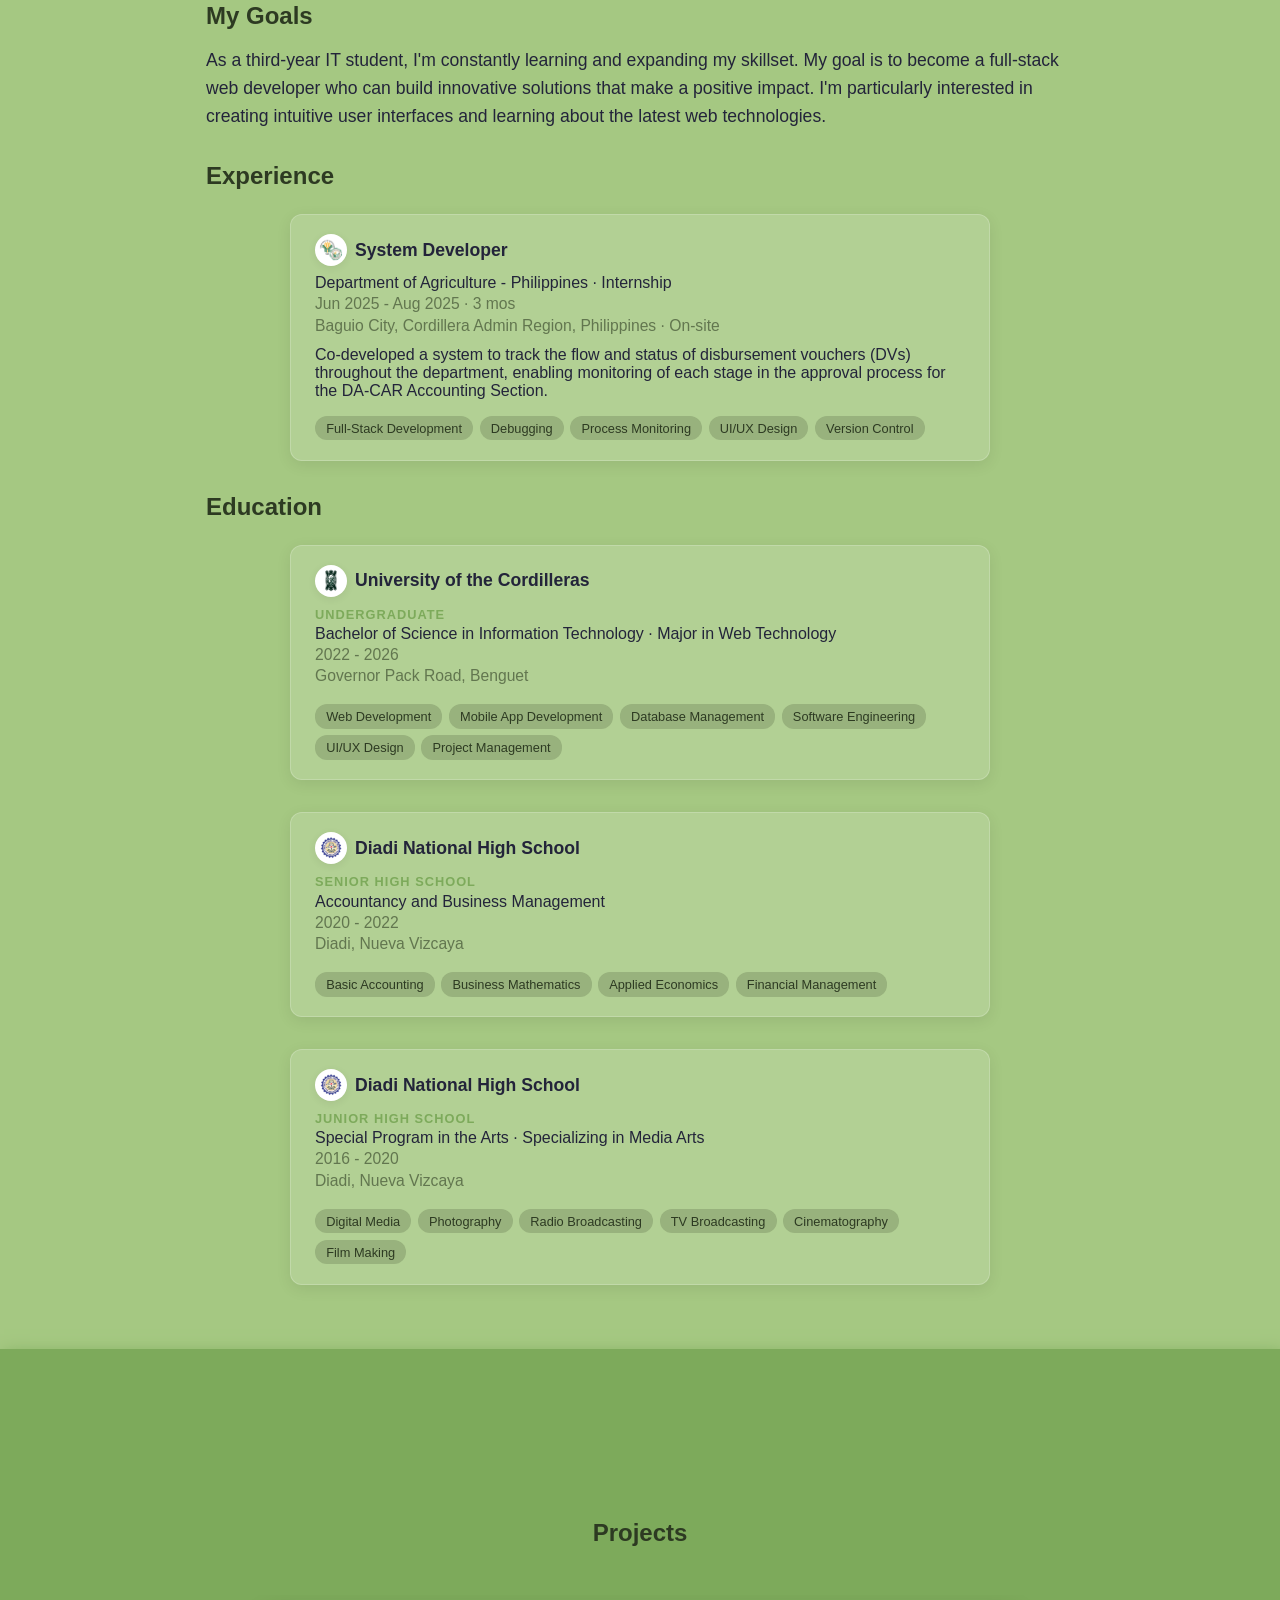
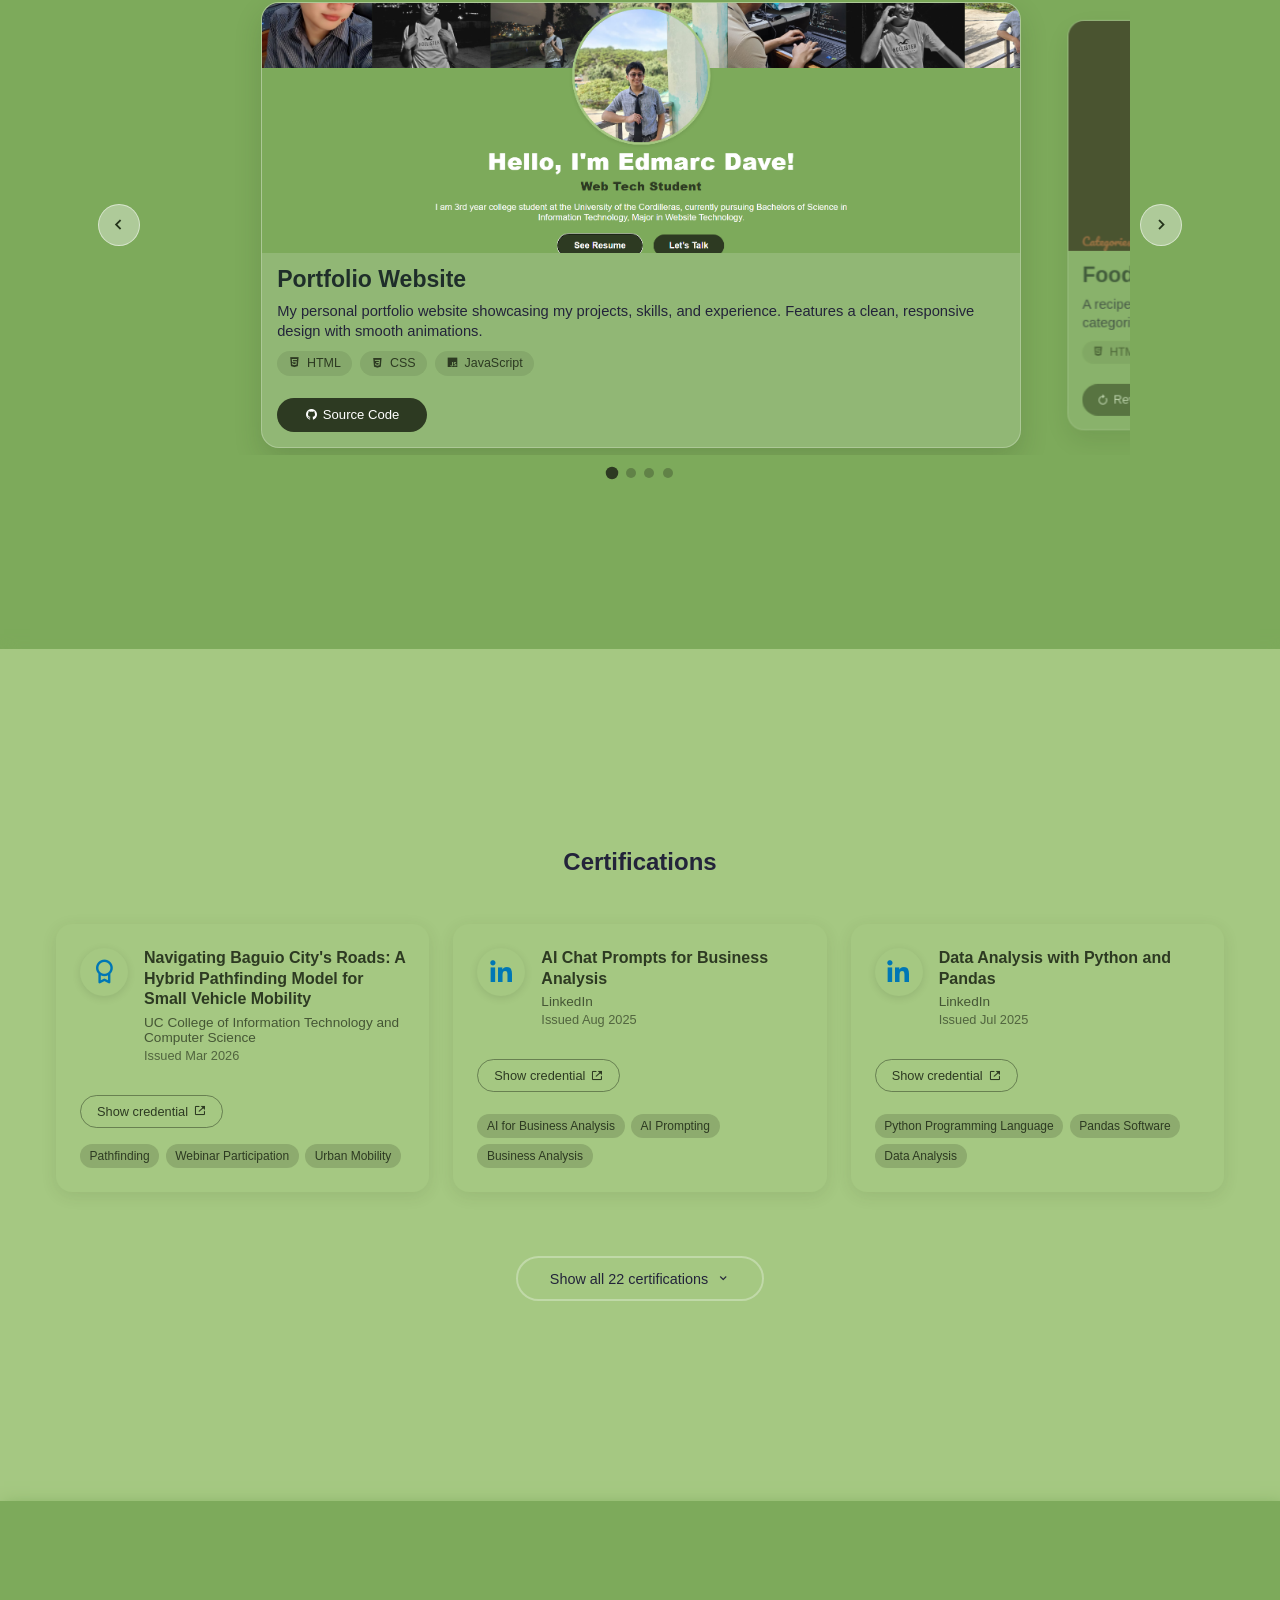
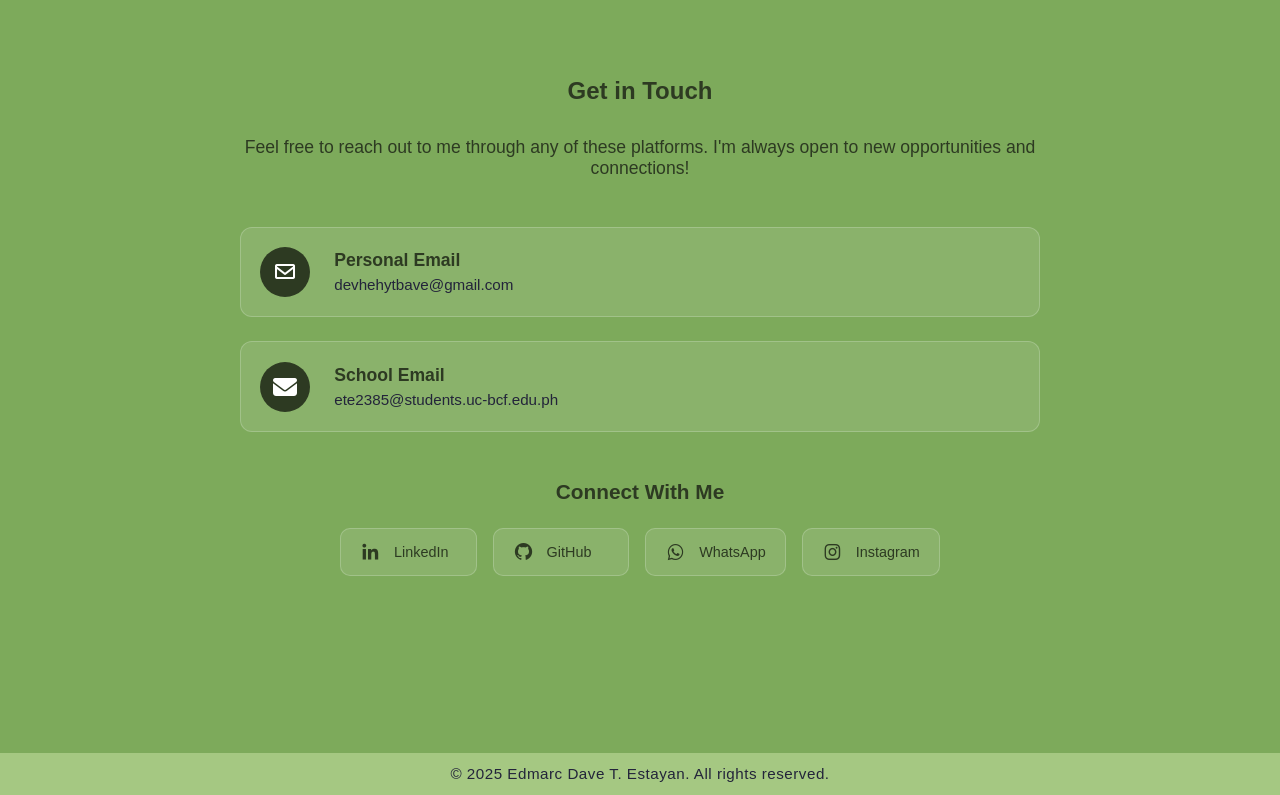
==== commit 5e25dfc5: "Add Where My Money Goes personal finance tracker project" ====
--- a/index.html
+++ b/index.html
@@ -286,6 +286,24 @@
             </article>
 
             <article class="project-slide" data-project-index="2">
+              <div class="project-media">
+                <img src="images/finance-tracker-screenshot.png" alt="Where My Money Goes Personal Finance Tracker Screenshot" />
+              </div>
+              <div class="project-details">
+                <h3>Where My Money Goes?</h3>
+                <p>A personal finance tracker giving full visibility over cash flow, multi-account tracking, debt & loan ledgers, savings goals, and visual analytics.</p>
+                <div class="project-tech">
+                  <span><i class="bx bxl-react"></i> React</span>
+                  <span><i class="bx bxl-typescript"></i> TypeScript</span>
+                  <span><i class="bx bxl-tailwind-css"></i> Tailwind</span>
+                </div>
+                <div class="project-links">
+                  <a href="https://finance-tracker-six-zeta-58.vercel.app/" class="project-btn" target="_blank" rel="noopener"><i class="bx bx-link-external"></i> Live Demo</a>
+                </div>
+              </div>
+            </article>
+
+            <article class="project-slide" data-project-index="3">
               <div class="project-media in-development">
                 <img src="images/TuroTugma-Snapshot.png" alt="TuroTugma Schedule Maker preview" />
               </div>
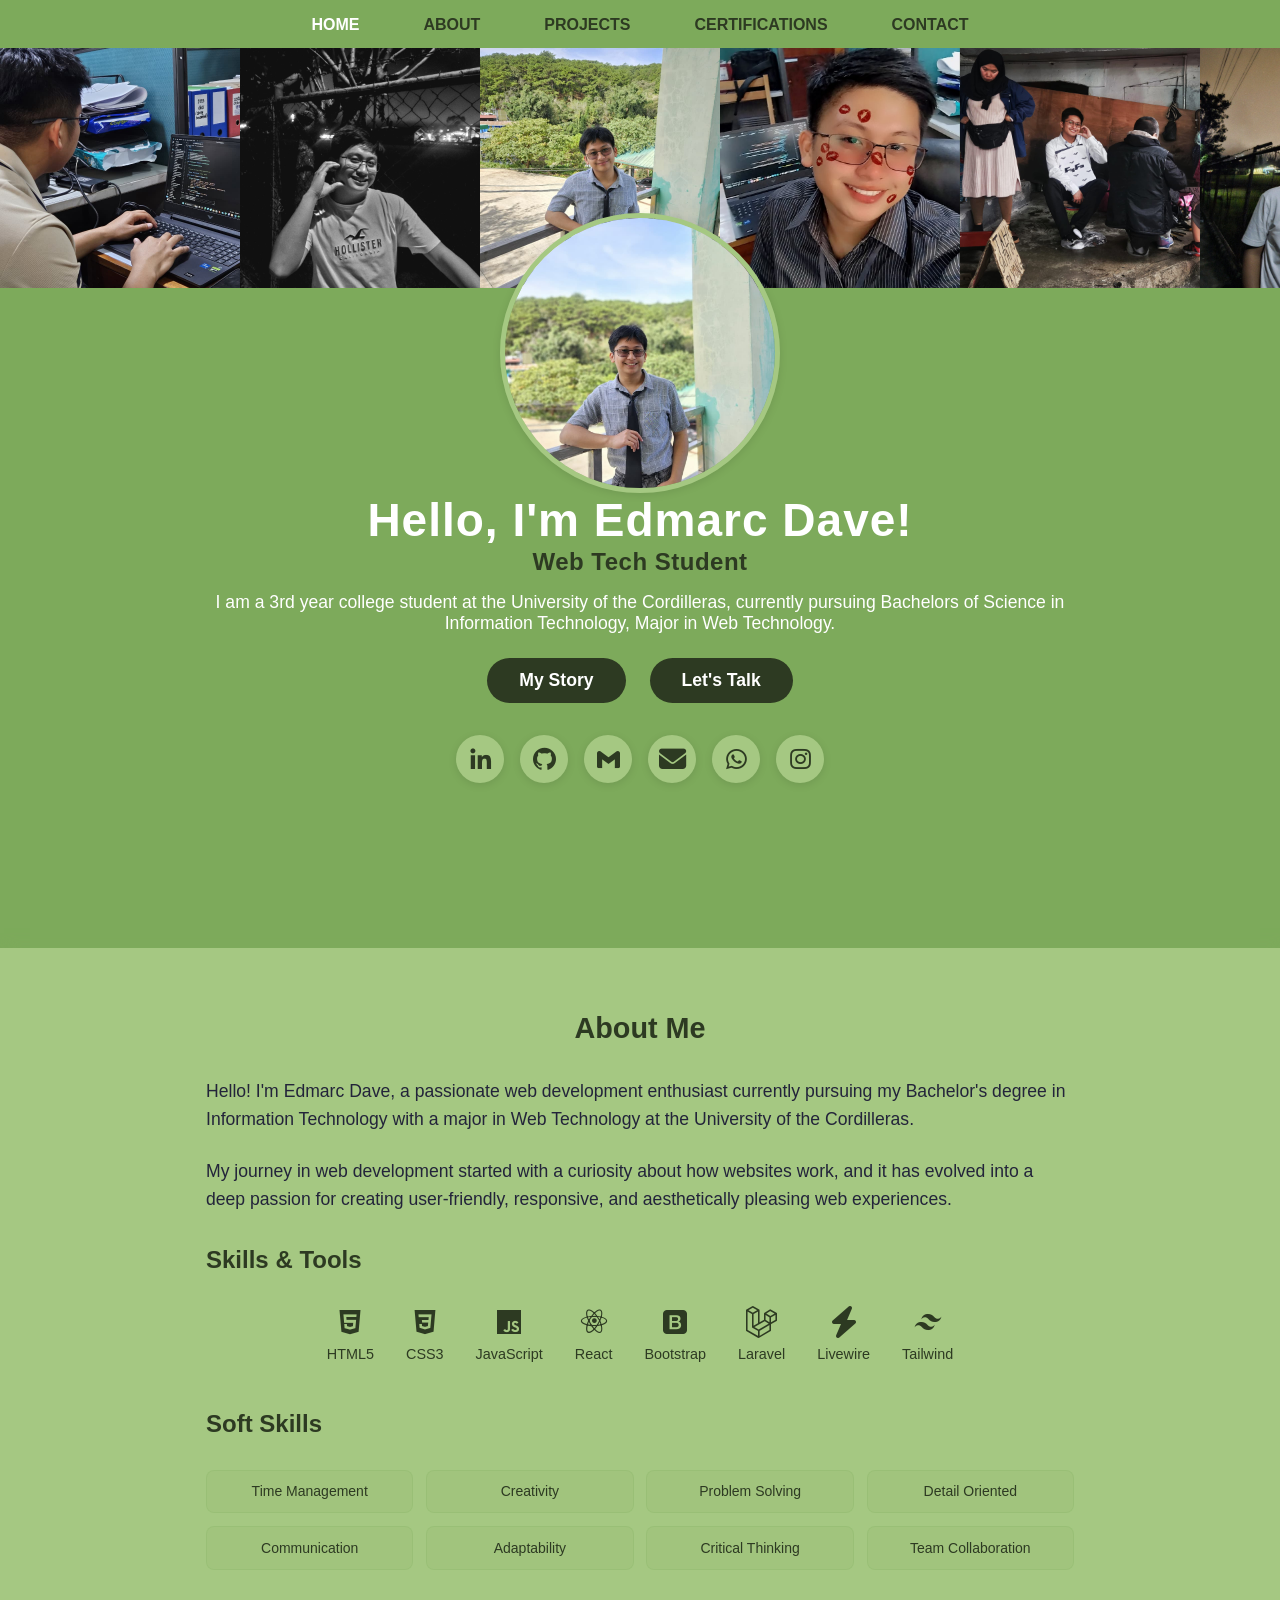
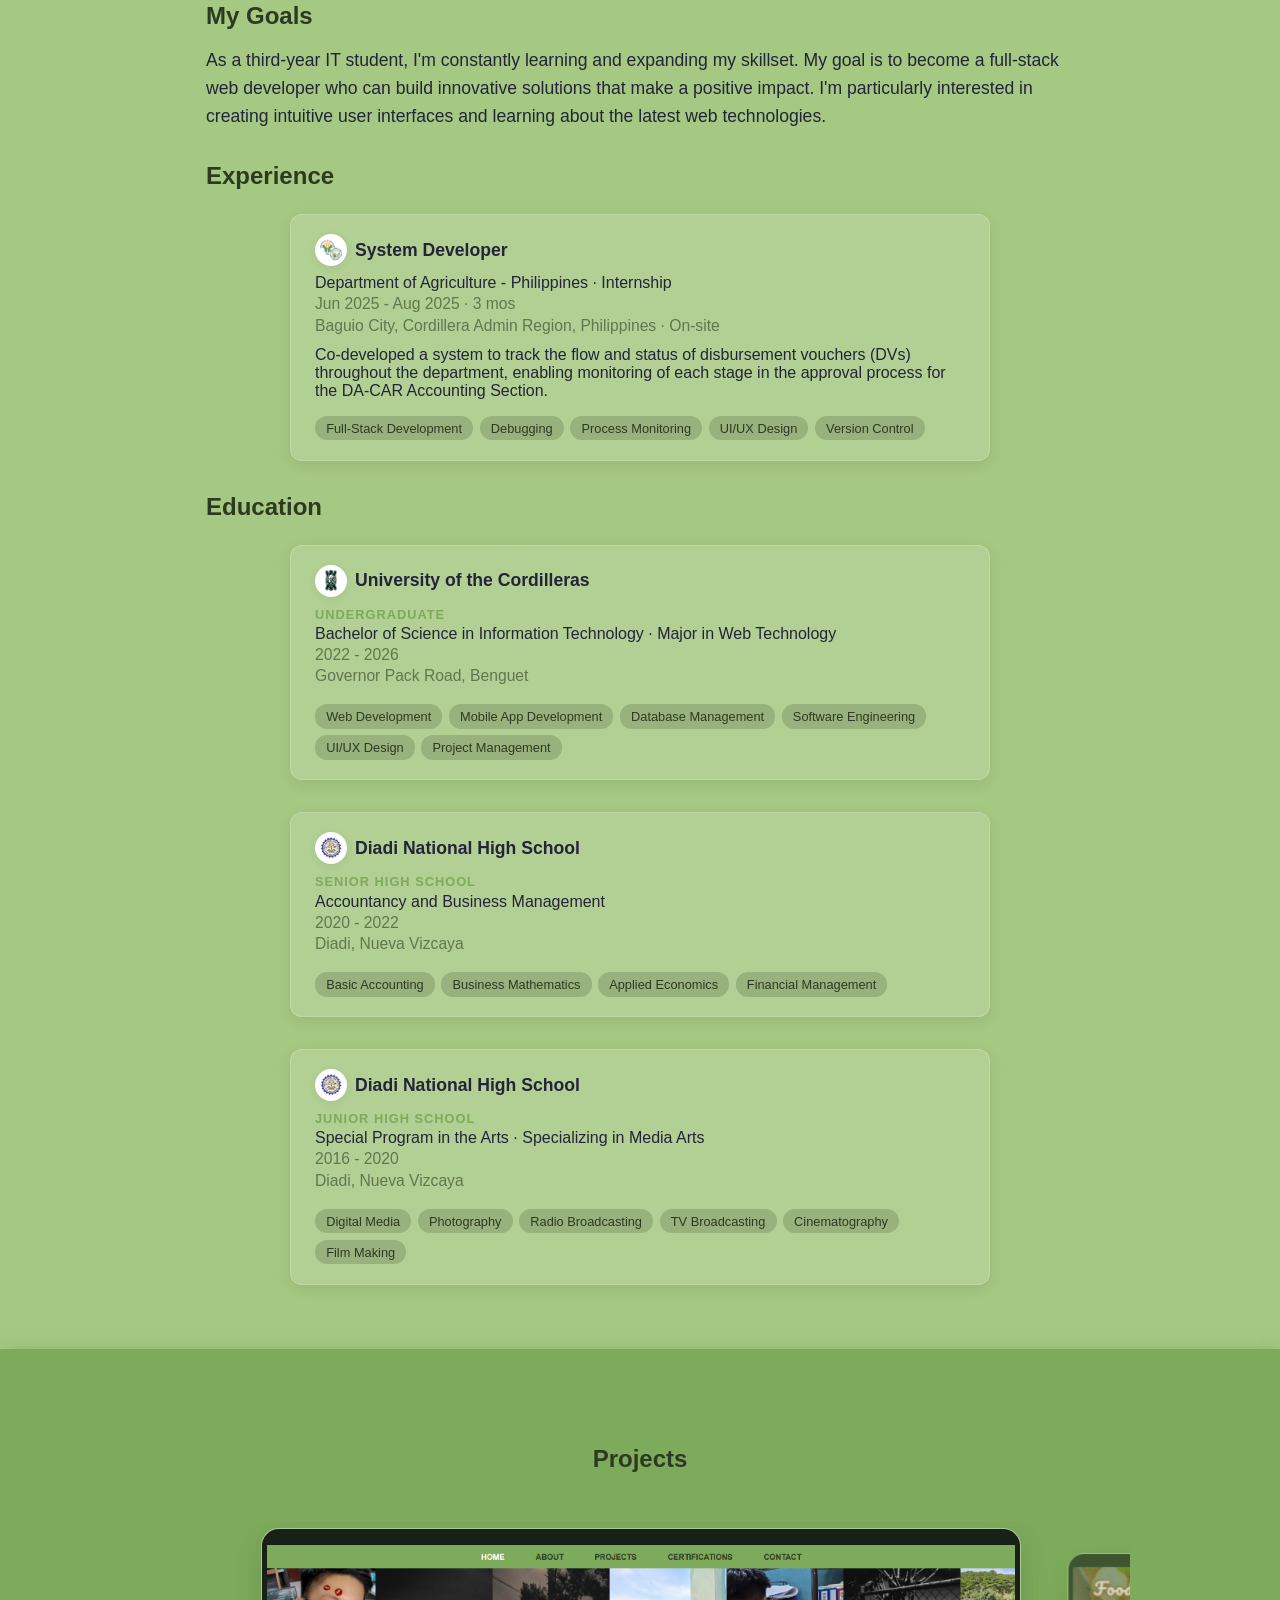
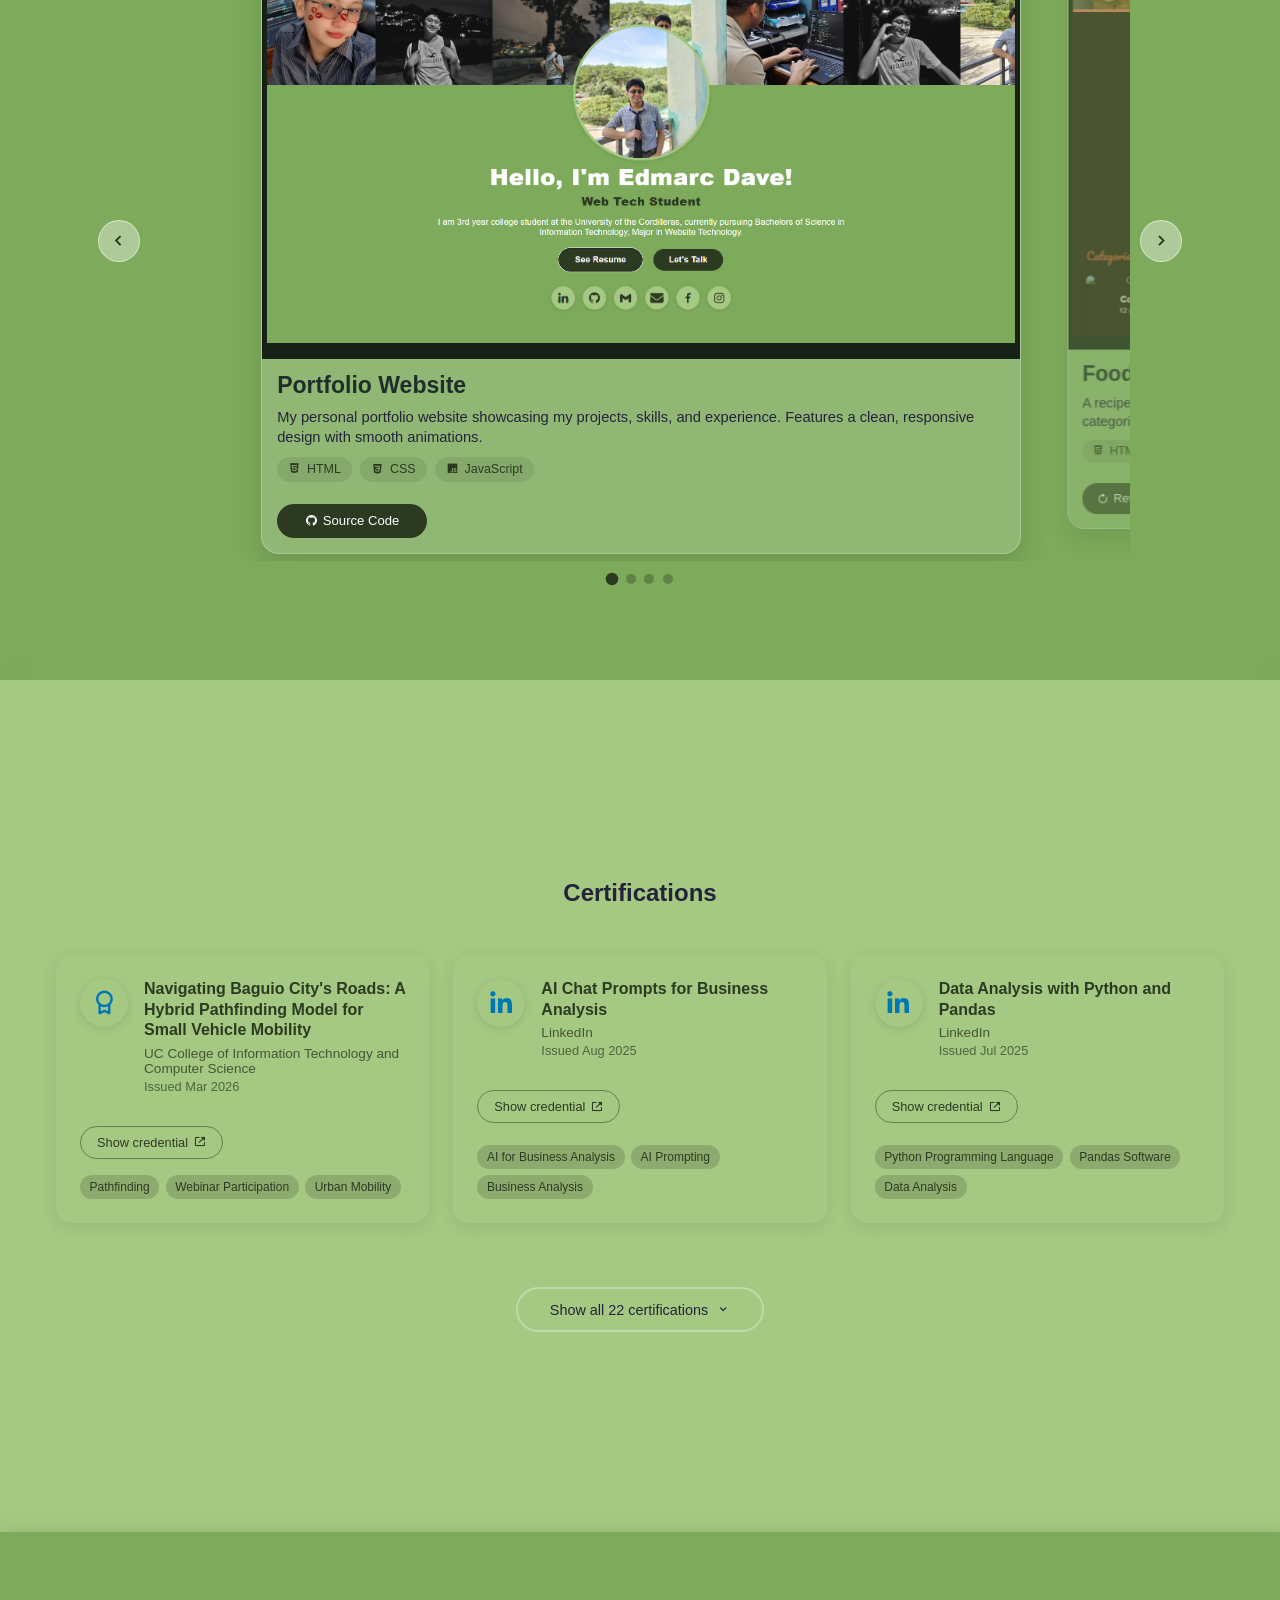
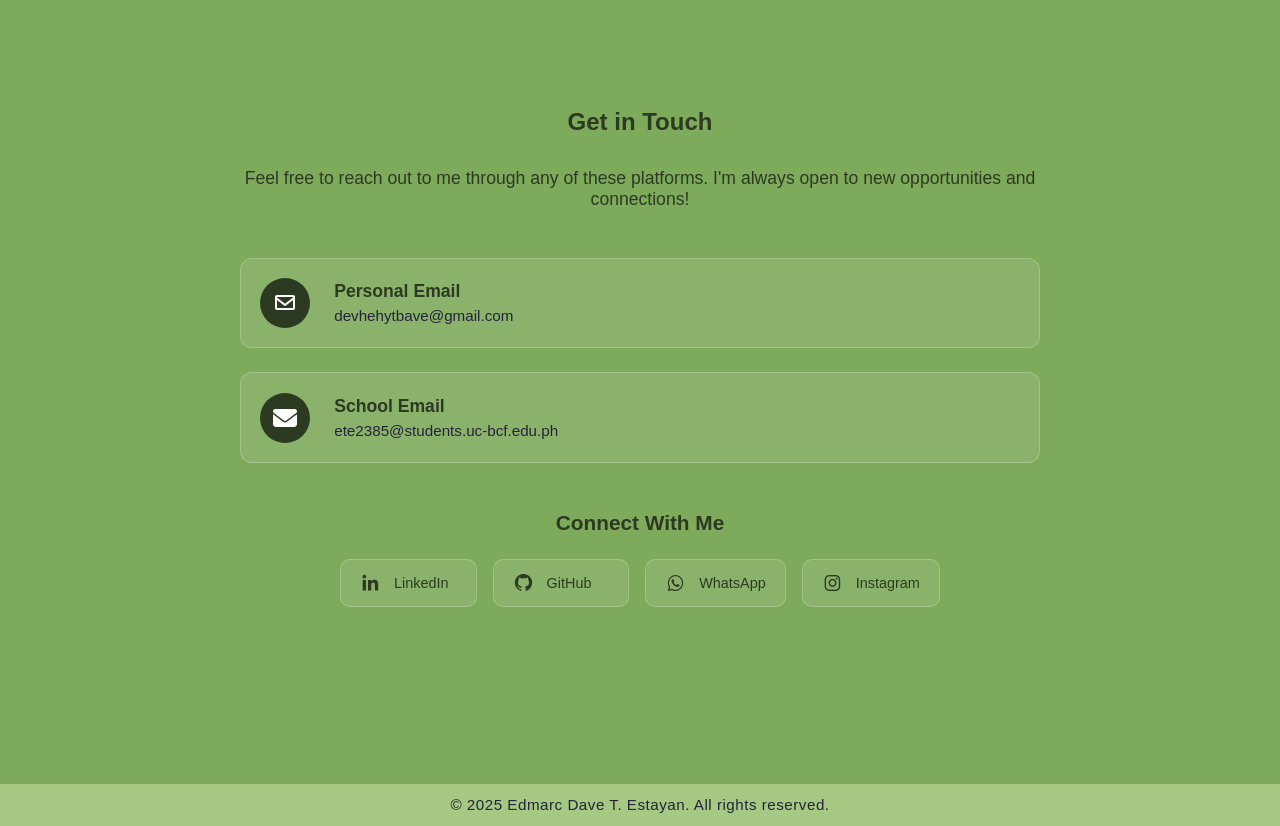
==== commit a31af55e: "Redesign project image view, add lightbox modal, and remove finance tracker live link" ====
--- a/index.html
+++ b/index.html
@@ -298,7 +298,7 @@
                   <span><i class="bx bxl-tailwind-css"></i> Tailwind</span>
                 </div>
                 <div class="project-links">
-                  <a href="https://finance-tracker-six-zeta-58.vercel.app/" class="project-btn" target="_blank" rel="noopener"><i class="bx bx-link-external"></i> Live Demo</a>
+                  <button class="project-btn disabled" disabled><i class="bx bx-lock-alt"></i> Personal Project</button>
                 </div>
               </div>
             </article>
--- a/style.css
+++ b/style.css
@@ -3229,16 +3229,28 @@
 }
 
 #projects .project-media {
-  height: clamp(170px, 25vw, 250px);
+  height: clamp(280px, 38vw, 430px);
   overflow: hidden;
-  background: #d7e5c8;
+  background: #172118;
+  position: relative;
+  display: flex;
+  align-items: center;
+  justify-content: center;
+  cursor: pointer;
 }
 
 #projects .project-media img {
   width: 100%;
   height: 100%;
-  object-fit: cover;
+  object-fit: contain;
+  object-position: center;
   display: block;
+  padding: 0.3rem;
+  transition: transform 0.35s ease;
+}
+
+#projects .project-slide:hover .project-media img {
+  transform: scale(1.02);
 }
 
 #projects .project-details {
@@ -3347,7 +3359,7 @@
   }
 
   #projects .project-media {
-    height: clamp(180px, 34vw, 250px);
+    height: clamp(240px, 42vw, 350px);
   }
 
   #projects .carousel-btn {
@@ -3370,7 +3382,7 @@
   }
 
   #projects .project-media {
-    height: clamp(165px, 44vw, 230px);
+    height: clamp(210px, 55vw, 300px);
   }
 
   #projects .project-details {
@@ -4021,3 +4033,63 @@
     font-size: 0.95rem;
   }
 }
+
+/* Fullscreen Project Image Lightbox Modal */
+.project-image-modal {
+  position: fixed;
+  inset: 0;
+  z-index: 9999;
+  display: flex;
+  align-items: center;
+  justify-content: center;
+  opacity: 0;
+  transition: opacity 0.25s ease;
+  pointer-events: none;
+}
+.project-image-modal.active {
+  opacity: 1;
+  pointer-events: auto;
+}
+.project-image-modal .modal-backdrop {
+  position: absolute;
+  inset: 0;
+  background: rgba(15, 23, 16, 0.85);
+  backdrop-filter: blur(8px);
+}
+.project-image-modal .modal-content {
+  position: relative;
+  max-width: 92vw;
+  max-height: 90vh;
+  z-index: 2;
+  display: flex;
+  align-items: center;
+  justify-content: center;
+}
+.project-image-modal .modal-content img {
+  max-width: 100%;
+  max-height: 88vh;
+  object-fit: contain;
+  border-radius: 12px;
+  box-shadow: 0 16px 40px rgba(0, 0, 0, 0.5);
+  border: 1px solid rgba(255, 255, 255, 0.2);
+}
+.project-image-modal .modal-close {
+  position: absolute;
+  top: -45px;
+  right: 0;
+  background: rgba(255, 255, 255, 0.2);
+  color: #fff;
+  border: none;
+  font-size: 1.8rem;
+  width: 36px;
+  height: 36px;
+  border-radius: 50%;
+  cursor: pointer;
+  display: flex;
+  align-items: center;
+  justify-content: center;
+  transition: background 0.2s ease;
+}
+.project-image-modal .modal-close:hover {
+  background: rgba(255, 255, 255, 0.4);
+}
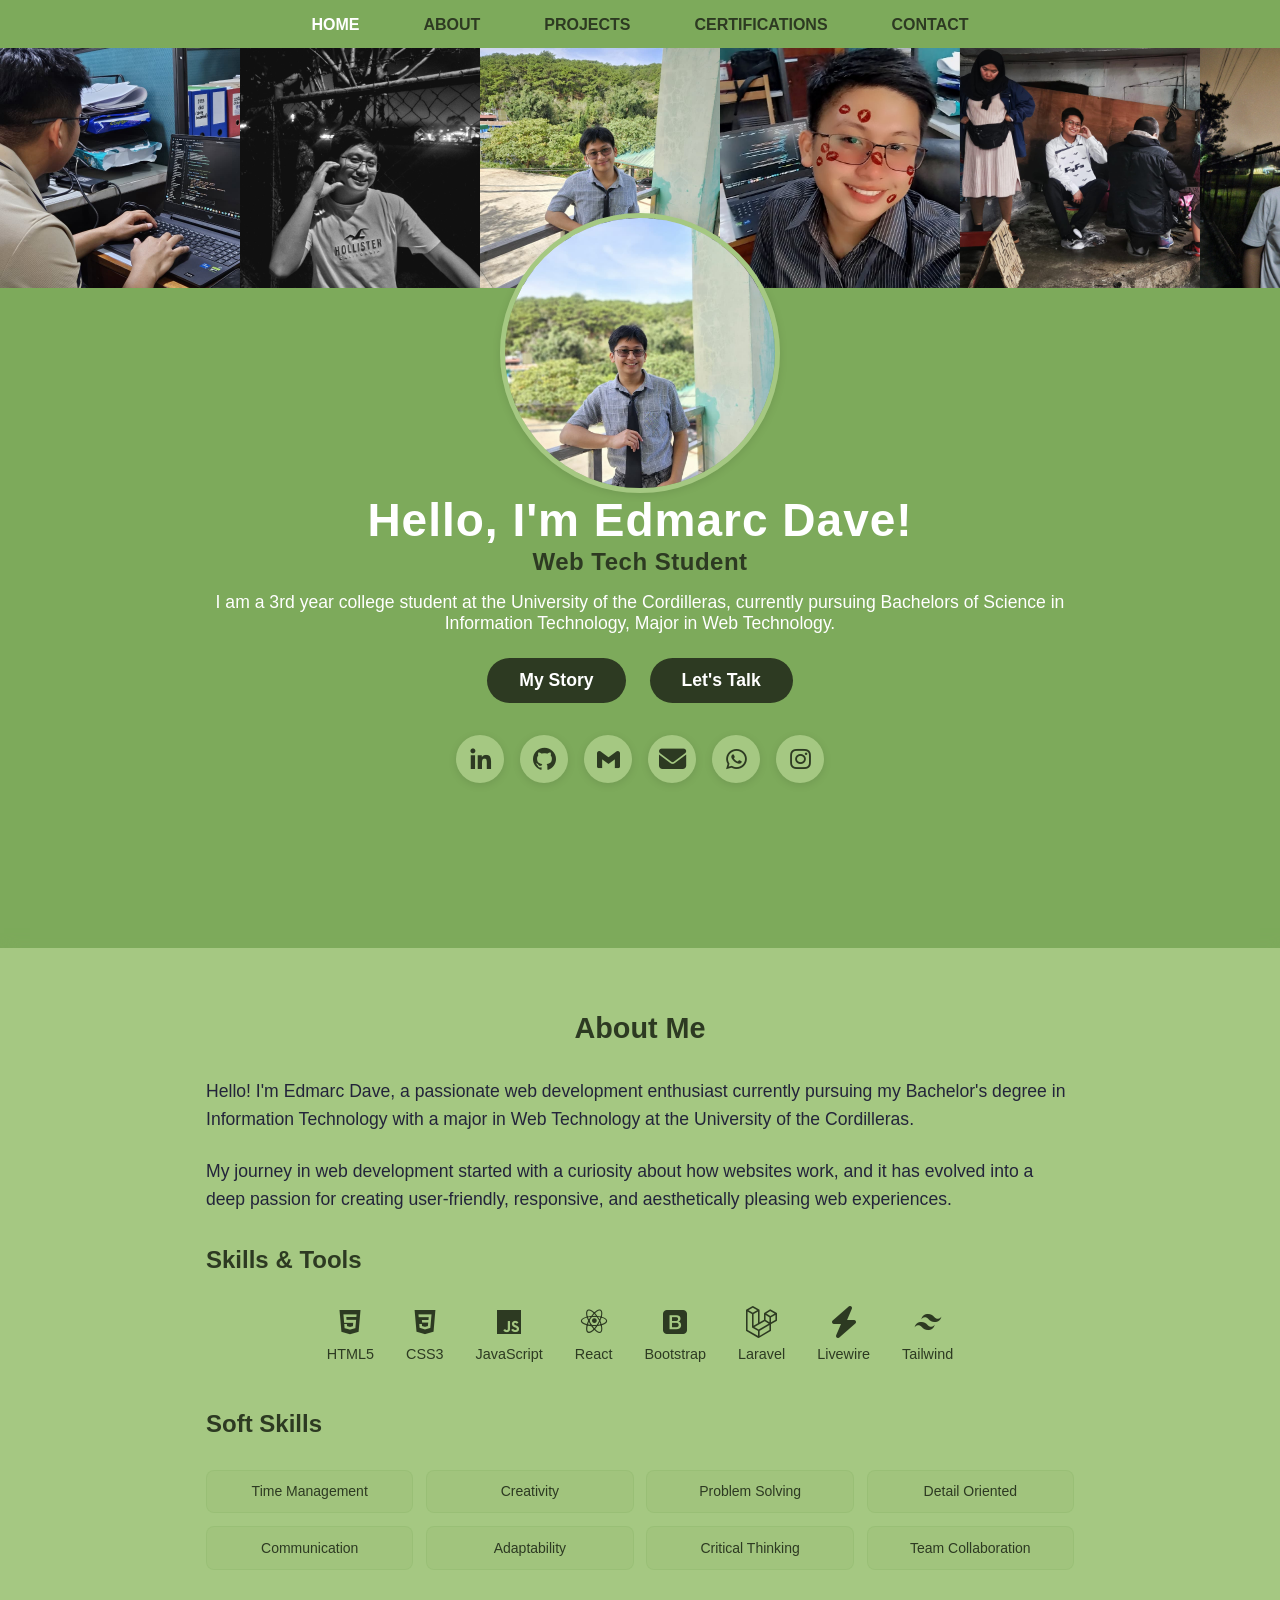
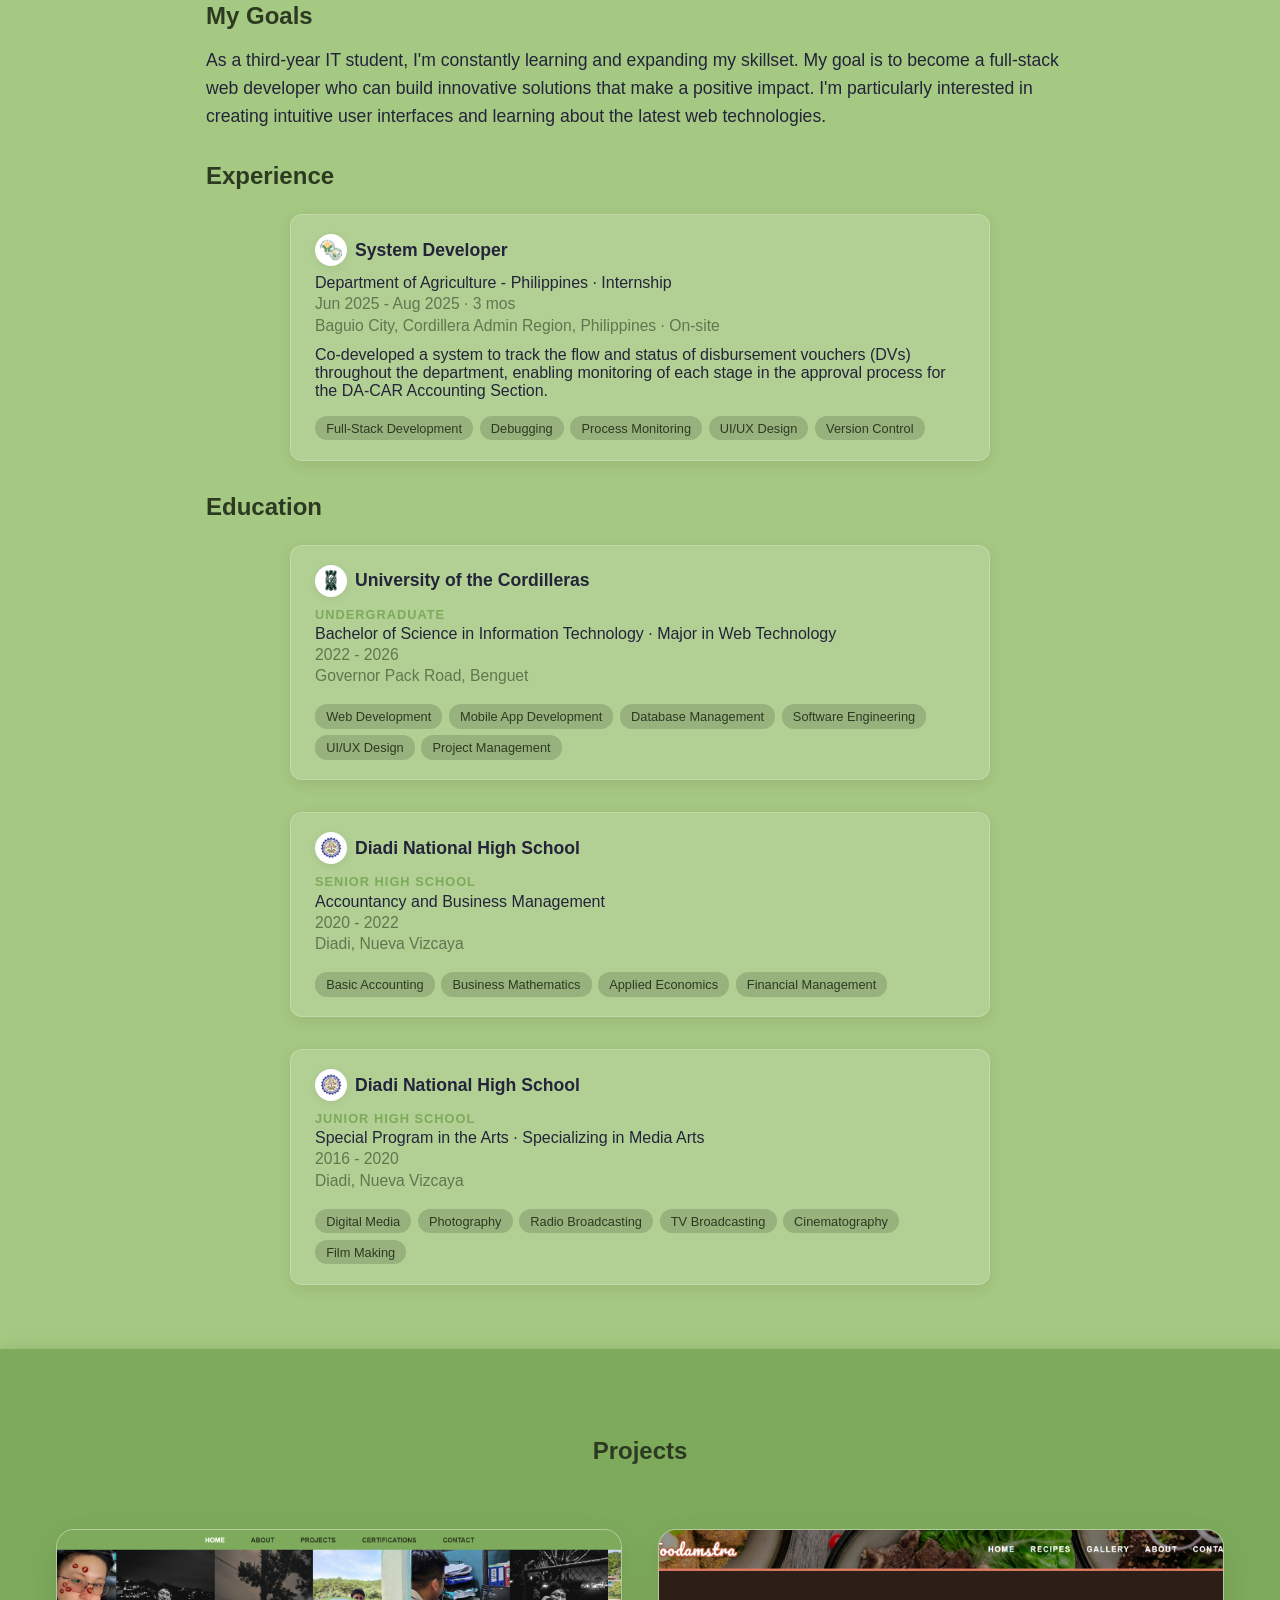
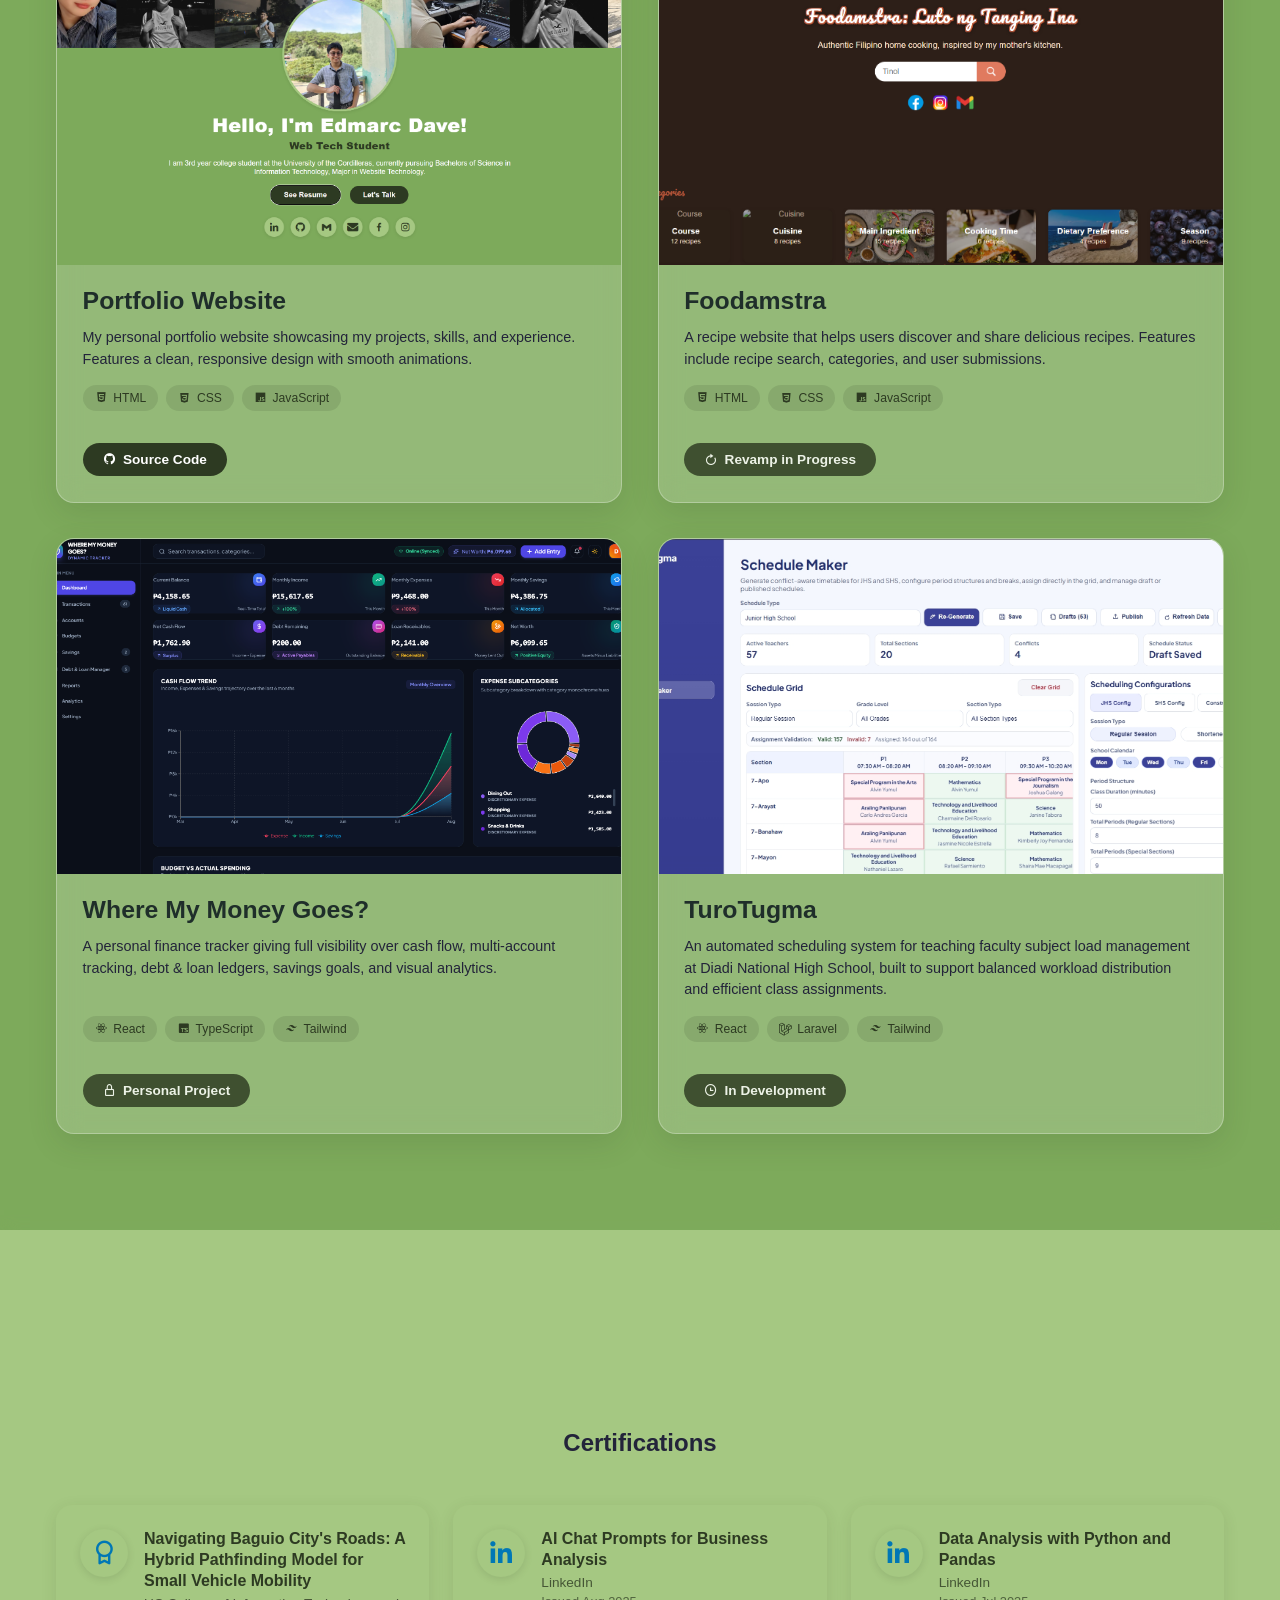
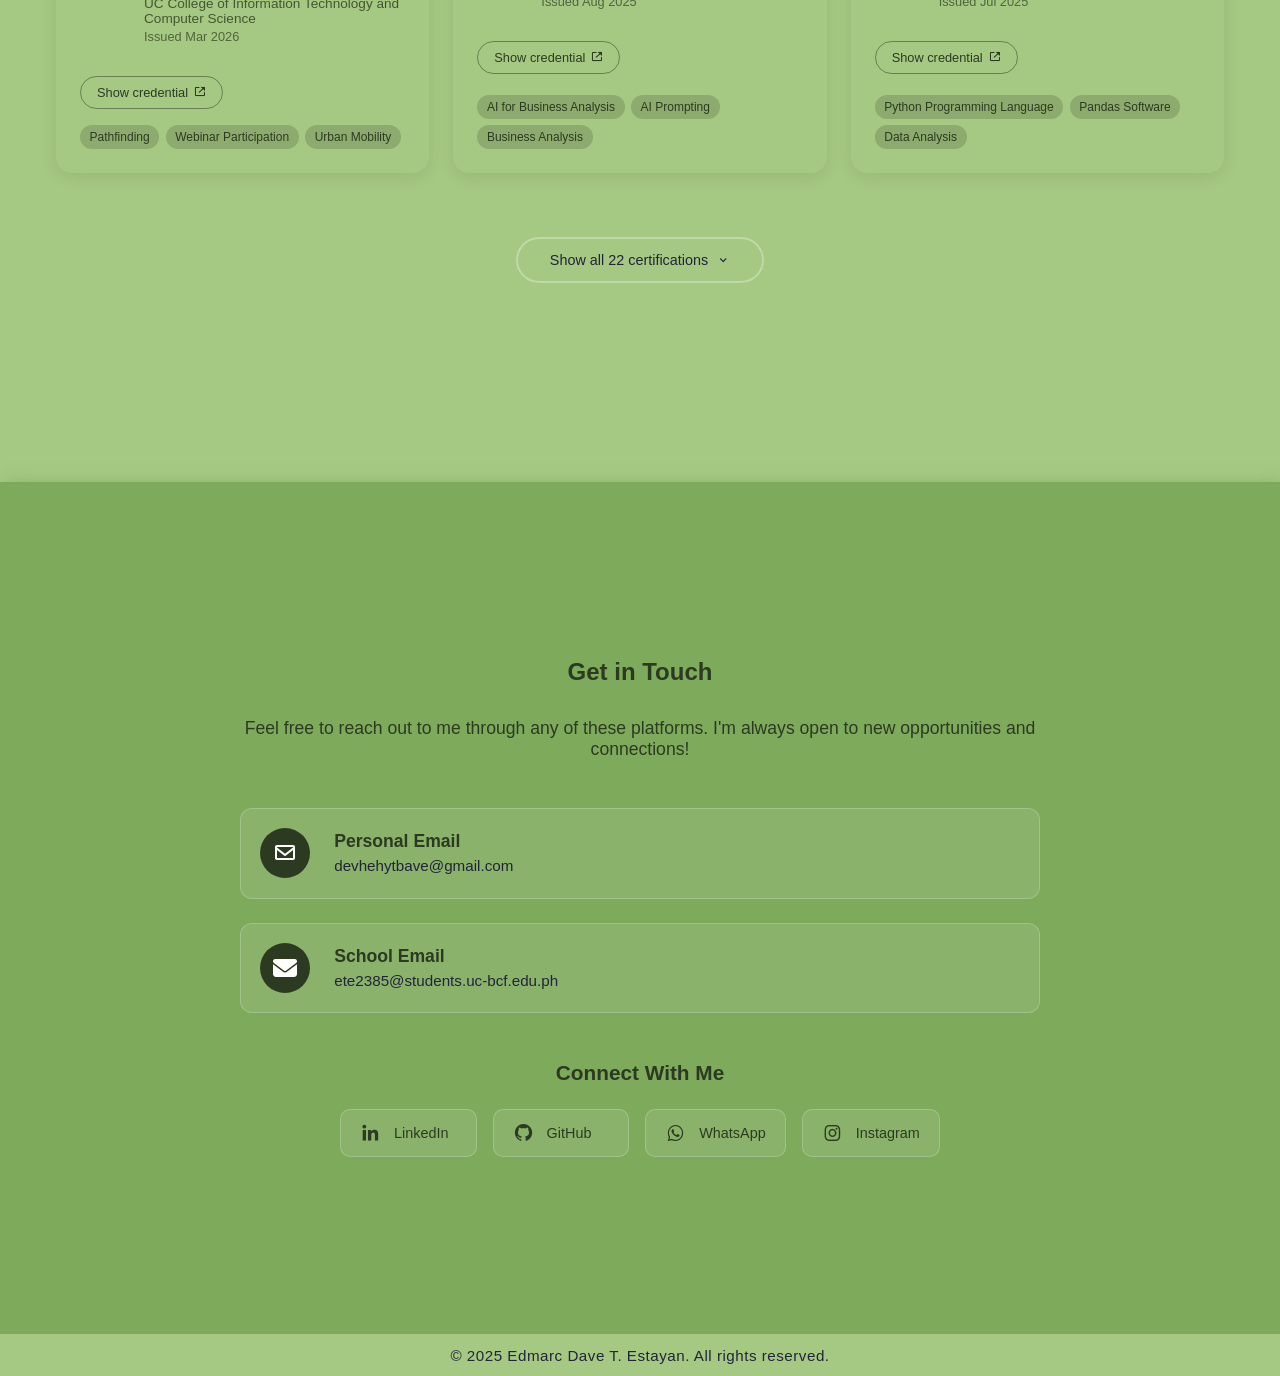
==== commit 8c8ac403: "Redesign projects section into a gallery showcase layout with full-bleed image banners and no black " ====
--- a/index.html
+++ b/index.html
@@ -242,92 +242,79 @@
   <section id="projects">
     <div class="section-content">
       <h2>Projects</h2>
-      <div class="projects-carousel" aria-label="Projects carousel">
-        <button class="carousel-btn prev" type="button" aria-label="Previous project">
-          <i class="bx bx-chevron-left"></i>
-        </button>
-
-        <div class="projects-viewport">
-          <div class="projects-track">
-            <article class="project-slide" data-project-index="0">
-              <div class="project-media">
-                <img src="images/portfolio-screenshot.png" alt="Portfolio Website Screenshot" />
-              </div>
-              <div class="project-details">
-                <h3>Portfolio Website</h3>
-                <p>My personal portfolio website showcasing my projects, skills, and experience. Features a clean, responsive design with smooth animations.</p>
-                <div class="project-tech">
-                  <span><i class="bx bxl-html5"></i> HTML</span>
-                  <span><i class="bx bxl-css3"></i> CSS</span>
-                  <span><i class="bx bxl-javascript"></i> JavaScript</span>
-                </div>
-                <div class="project-links">
-                  <a href="https://github.com/edmarcDave/Portfolio" class="project-btn" target="_blank" rel="noopener"><i class="bx bxl-github"></i> Source Code</a>
-                </div>
-              </div>
-            </article>
-
-            <article class="project-slide" data-project-index="1">
-              <div class="project-media">
-                <img src="images/foodamstra-screenshot.png" alt="Foodamstra Project Screenshot" />
-              </div>
-              <div class="project-details">
-                <h3>Foodamstra</h3>
-                <p>A recipe website that helps users discover and share delicious recipes. Features include recipe search, categories, and user submissions.</p>
-                <div class="project-tech">
-                  <span><i class="bx bxl-html5"></i> HTML</span>
-                  <span><i class="bx bxl-css3"></i> CSS</span>
-                  <span><i class="bx bxl-javascript"></i> JavaScript</span>
-                </div>
-                <div class="project-links">
-                  <button class="project-btn disabled" disabled><i class="bx bx-revision"></i> Revamp in Progress</button>
-                </div>
-              </div>
-            </article>
-
-            <article class="project-slide" data-project-index="2">
-              <div class="project-media">
-                <img src="images/finance-tracker-screenshot.png" alt="Where My Money Goes Personal Finance Tracker Screenshot" />
-              </div>
-              <div class="project-details">
-                <h3>Where My Money Goes?</h3>
-                <p>A personal finance tracker giving full visibility over cash flow, multi-account tracking, debt & loan ledgers, savings goals, and visual analytics.</p>
-                <div class="project-tech">
-                  <span><i class="bx bxl-react"></i> React</span>
-                  <span><i class="bx bxl-typescript"></i> TypeScript</span>
-                  <span><i class="bx bxl-tailwind-css"></i> Tailwind</span>
-                </div>
-                <div class="project-links">
-                  <button class="project-btn disabled" disabled><i class="bx bx-lock-alt"></i> Personal Project</button>
-                </div>
-              </div>
-            </article>
-
-            <article class="project-slide" data-project-index="3">
-              <div class="project-media in-development">
-                <img src="images/TuroTugma-Snapshot.png" alt="TuroTugma Schedule Maker preview" />
-              </div>
-              <div class="project-details">
-                <h3>TuroTugma</h3>
-                <p>An automated scheduling system for teaching faculty subject load management at Diadi National High School, built to support balanced workload distribution and efficient class assignments.</p>
-                <div class="project-tech">
-                  <span><i class="bx bxl-react"></i> React</span>
-                  <span><i class="fa-brands fa-laravel"></i> Laravel</span>
-                  <span><i class="bx bxl-tailwind-css"></i> Tailwind</span>
-                </div>
-                <div class="project-links">
-                  <button class="project-btn disabled" disabled><i class="bx bx-time"></i> In Development</button>
-                </div>
-              </div>
-            </article>
-          </div>
-        </div>
-
-        <button class="carousel-btn next" type="button" aria-label="Next project">
-          <i class="bx bx-chevron-right"></i>
-        </button>
+      <div class="projects-gallery">
+        <article class="project-gallery-card">
+          <div class="project-media">
+            <img src="images/portfolio-screenshot.png" alt="Portfolio Website Screenshot" />
+          </div>
+          <div class="project-details">
+            <h3>Portfolio Website</h3>
+            <p>My personal portfolio website showcasing my projects, skills, and experience. Features a clean, responsive design with smooth animations.</p>
+            <div class="project-tech">
+              <span><i class="bx bxl-html5"></i> HTML</span>
+              <span><i class="bx bxl-css3"></i> CSS</span>
+              <span><i class="bx bxl-javascript"></i> JavaScript</span>
+            </div>
+            <div class="project-links">
+              <a href="https://github.com/edmarcDave/Portfolio" class="project-btn" target="_blank" rel="noopener"><i class="bx bxl-github"></i> Source Code</a>
+            </div>
+          </div>
+        </article>
+
+        <article class="project-gallery-card">
+          <div class="project-media">
+            <img src="images/foodamstra-screenshot.png" alt="Foodamstra Project Screenshot" />
+          </div>
+          <div class="project-details">
+            <h3>Foodamstra</h3>
+            <p>A recipe website that helps users discover and share delicious recipes. Features include recipe search, categories, and user submissions.</p>
+            <div class="project-tech">
+              <span><i class="bx bxl-html5"></i> HTML</span>
+              <span><i class="bx bxl-css3"></i> CSS</span>
+              <span><i class="bx bxl-javascript"></i> JavaScript</span>
+            </div>
+            <div class="project-links">
+              <button class="project-btn disabled" disabled><i class="bx bx-revision"></i> Revamp in Progress</button>
+            </div>
+          </div>
+        </article>
+
+        <article class="project-gallery-card">
+          <div class="project-media">
+            <img src="images/finance-tracker-screenshot.png" alt="Where My Money Goes Personal Finance Tracker Screenshot" />
+          </div>
+          <div class="project-details">
+            <h3>Where My Money Goes?</h3>
+            <p>A personal finance tracker giving full visibility over cash flow, multi-account tracking, debt & loan ledgers, savings goals, and visual analytics.</p>
+            <div class="project-tech">
+              <span><i class="bx bxl-react"></i> React</span>
+              <span><i class="bx bxl-typescript"></i> TypeScript</span>
+              <span><i class="bx bxl-tailwind-css"></i> Tailwind</span>
+            </div>
+            <div class="project-links">
+              <button class="project-btn disabled" disabled><i class="bx bx-lock-alt"></i> Personal Project</button>
+            </div>
+          </div>
+        </article>
+
+        <article class="project-gallery-card">
+          <div class="project-media">
+            <img src="images/TuroTugma-Snapshot.png" alt="TuroTugma Schedule Maker preview" />
+          </div>
+          <div class="project-details">
+            <h3>TuroTugma</h3>
+            <p>An automated scheduling system for teaching faculty subject load management at Diadi National High School, built to support balanced workload distribution and efficient class assignments.</p>
+            <div class="project-tech">
+              <span><i class="bx bxl-react"></i> React</span>
+              <span><i class="fa-brands fa-laravel"></i> Laravel</span>
+              <span><i class="bx bxl-tailwind-css"></i> Tailwind</span>
+            </div>
+            <div class="project-links">
+              <button class="project-btn disabled" disabled><i class="bx bx-time"></i> In Development</button>
+            </div>
+          </div>
+        </article>
       </div>
-      <div class="carousel-dots" aria-label="Projects pagination"></div>
     </div>
   </section>
   <section id="certifications">
--- a/style.css
+++ b/style.css
@@ -3178,216 +3178,159 @@
   display: none;
 }
 
-/* Projects carousel layout override */
+/* Projects Section - Gallery Showcase Layout */
 #projects {
   height: auto !important;
-  overflow: visible;
+  min-height: calc(100vh - var(--navbar-height));
+  padding: 3.5rem 0 4rem;
+  overflow: visible !important;
 }
 
 #projects .section-content {
-  max-width: 1260px;
-}
-
-#projects .projects-carousel {
-  position: relative;
-  display: flex;
-  align-items: center;
-  justify-content: center;
-  gap: 0.6rem;
-  margin: 1rem auto 0.6rem;
-}
-
-#projects .projects-viewport {
-  width: min(980px, 88vw);
-  overflow: hidden;
-  padding: 0.45rem 0;
-}
-
-#projects .projects-track {
-  display: flex;
-  align-items: stretch;
-  gap: 1rem;
-  transition: transform 0.45s ease;
-  will-change: transform;
-}
-
-#projects .project-slide {
-  flex: 0 0 min(760px, 72vw);
+  max-width: 1200px;
+  margin: 0 auto;
+}
+
+#projects .projects-gallery {
+  display: grid;
+  grid-template-columns: repeat(auto-fit, minmax(480px, 1fr));
+  gap: 2.2rem;
+  margin-top: 2rem;
+  width: 100%;
+}
+
+.project-gallery-card {
+  background: rgba(255, 255, 255, 0.18);
+  -webkit-backdrop-filter: blur(12px);
+  backdrop-filter: blur(12px);
+  border: 1px solid rgba(255, 255, 255, 0.28);
   border-radius: 18px;
   overflow: hidden;
-  background: rgba(255, 255, 255, 0.16);
-  border: 1px solid rgba(255, 255, 255, 0.24);
-  box-shadow: 0 12px 28px rgba(28, 46, 18, 0.16);
-  opacity: 0.62;
-  transform: scale(0.92);
-  transition: transform 0.35s ease, opacity 0.35s ease;
-}
-
-#projects .project-slide.is-active {
-  opacity: 1;
-  transform: scale(1);
-}
-
-#projects .project-media {
-  height: clamp(280px, 38vw, 430px);
+  box-shadow: 0 10px 30px rgba(45, 58, 34, 0.12);
+  display: flex;
+  flex-direction: column;
+  transition: transform 0.35s ease, box-shadow 0.35s ease;
+}
+
+.project-gallery-card:hover {
+  transform: translateY(-6px);
+  box-shadow: 0 16px 36px rgba(45, 58, 34, 0.22);
+}
+
+.project-gallery-card .project-media {
+  width: 100%;
+  aspect-ratio: 16 / 9.5;
   overflow: hidden;
-  background: #172118;
   position: relative;
-  display: flex;
-  align-items: center;
-  justify-content: center;
+  background: transparent;
   cursor: pointer;
 }
 
-#projects .project-media img {
+.project-gallery-card .project-media img {
   width: 100%;
   height: 100%;
-  object-fit: contain;
-  object-position: center;
+  object-fit: cover;
+  object-position: top center;
   display: block;
-  padding: 0.3rem;
-  transition: transform 0.35s ease;
-}
-
-#projects .project-slide:hover .project-media img {
-  transform: scale(1.02);
-}
-
-#projects .project-details {
-  padding: 0.8rem 0.95rem 0.95rem;
+  padding: 0;
+  margin: 0;
+  transition: transform 0.45s ease;
+}
+
+.project-gallery-card:hover .project-media img {
+  transform: scale(1.04);
+}
+
+.project-gallery-card .project-details {
+  padding: 1.3rem 1.6rem 1.6rem;
   display: flex;
   flex-direction: column;
-  gap: 0.45rem;
-}
-
-#projects .project-details h3 {
+  flex-grow: 1;
+  gap: 0.65rem;
+}
+
+.project-gallery-card .project-details h3 {
   color: #1f2e2a;
-  font-size: clamp(1.15rem, 1.8vw, 1.65rem);
-  line-height: 1.2;
-}
-
-#projects .project-details p {
+  font-size: clamp(1.25rem, 2vw, 1.55rem);
+  font-weight: 700;
+  line-height: 1.25;
+}
+
+.project-gallery-card .project-details p {
   color: #23243a;
-  font-size: clamp(0.9rem, 1.15vw, 1rem);
-  line-height: 1.4;
-}
-
-#projects .project-tech {
+  font-size: clamp(0.9rem, 1.1vw, 1rem);
+  line-height: 1.5;
+  flex-grow: 1;
+}
+
+.project-gallery-card .project-tech {
   display: flex;
   flex-wrap: wrap;
   gap: 0.5rem;
-  margin-top: 0.1rem;
-}
-
-#projects .project-tech span {
+  margin-top: 0.3rem;
+}
+
+.project-gallery-card .project-tech span {
   display: inline-flex;
   align-items: center;
   gap: 0.35rem;
-  padding: 0.35rem 0.7rem;
+  padding: 0.38rem 0.75rem;
   border-radius: 999px;
   background: rgba(45, 58, 34, 0.12);
   color: #2d3a22;
-  font-size: 0.78rem;
-}
-
-#projects .project-links {
-  margin-top: 0.15rem;
+  font-size: 0.8rem;
+  font-weight: 500;
+}
+
+.project-gallery-card .project-links {
+  margin-top: 0.5rem;
   display: flex;
   justify-content: flex-start;
 }
 
-#projects .project-btn {
-  min-width: 150px;
-  padding: 0.58rem 1rem;
+.project-gallery-card .project-btn {
+  display: inline-flex;
+  align-items: center;
+  justify-content: center;
+  gap: 0.4rem;
+  min-width: 140px;
+  padding: 0.58rem 1.25rem;
   border-radius: 999px;
-  font-size: 0.82rem;
-}
-
-#projects .carousel-btn {
-  width: 42px;
-  height: 42px;
-  border: 1px solid rgba(255, 255, 255, 0.52);
-  border-radius: 50%;
-  background: rgba(255, 255, 255, 0.38);
-  color: #24331b;
-  display: inline-flex;
-  align-items: center;
-  justify-content: center;
-  cursor: pointer;
-  transition: transform 0.2s ease, background 0.2s ease;
-}
-
-#projects .carousel-btn i {
-  font-size: 1.35rem;
-}
-
-#projects .carousel-btn:hover {
-  transform: translateY(-2px);
-  background: rgba(255, 255, 255, 0.58);
-}
-
-#projects .carousel-dots {
-  display: flex;
-  justify-content: center;
-  align-items: center;
-  gap: 0.55rem;
-  margin-top: 0.2rem;
-}
-
-#projects .carousel-dot {
-  width: 10px;
-  height: 10px;
-  border-radius: 50%;
+  font-size: 0.85rem;
+  font-weight: 600;
+  text-decoration: none;
+  background: #2d3a22;
+  color: #fff;
+  transition: all 0.25s ease;
+}
+
+.project-gallery-card .project-btn:hover {
+  background: #A5C882;
+  color: #2d3a22;
+}
+
+.project-gallery-card .project-btn.disabled {
+  background: #2d3a22;
+  cursor: not-allowed;
+  color: #fff;
+  opacity: 0.82;
   border: none;
-  background: rgba(45, 58, 34, 0.35);
-  cursor: pointer;
-  transition: transform 0.2s ease, background 0.2s ease;
-}
-
-#projects .carousel-dot.is-active {
-  transform: scale(1.25);
-  background: #2d3a22;
-}
-
-@media (max-width: 900px) {
-  #projects .projects-viewport {
-    width: min(98vw, 760px);
-  }
-
-  #projects .project-slide {
-    flex-basis: min(92vw, 640px);
-  }
-
-  #projects .project-media {
-    height: clamp(240px, 42vw, 350px);
-  }
-
-  #projects .carousel-btn {
-    width: 36px;
-    height: 36px;
-  }
-
-  #projects .project-links {
-    justify-content: center;
-  }
-}
-
-@media (max-width: 600px) {
-  #projects .projects-carousel {
-    gap: 0.35rem;
-  }
-
-  #projects .project-slide {
-    flex-basis: 94vw;
-  }
-
-  #projects .project-media {
-    height: clamp(210px, 55vw, 300px);
-  }
-
-  #projects .project-details {
-    padding: 0.85rem 0.85rem 1rem;
-  }
+}
+
+@media (max-width: 768px) {
+  #projects .projects-gallery {
+    grid-template-columns: 1fr;
+    gap: 1.6rem;
+  }
+
+  .project-gallery-card .project-media {
+    aspect-ratio: 16 / 10;
+  }
+
+  .project-gallery-card .project-details {
+    padding: 1.1rem 1.25rem 1.35rem;
+  }
+}
 
   #projects .project-tech span {
     font-size: 0.76rem;
